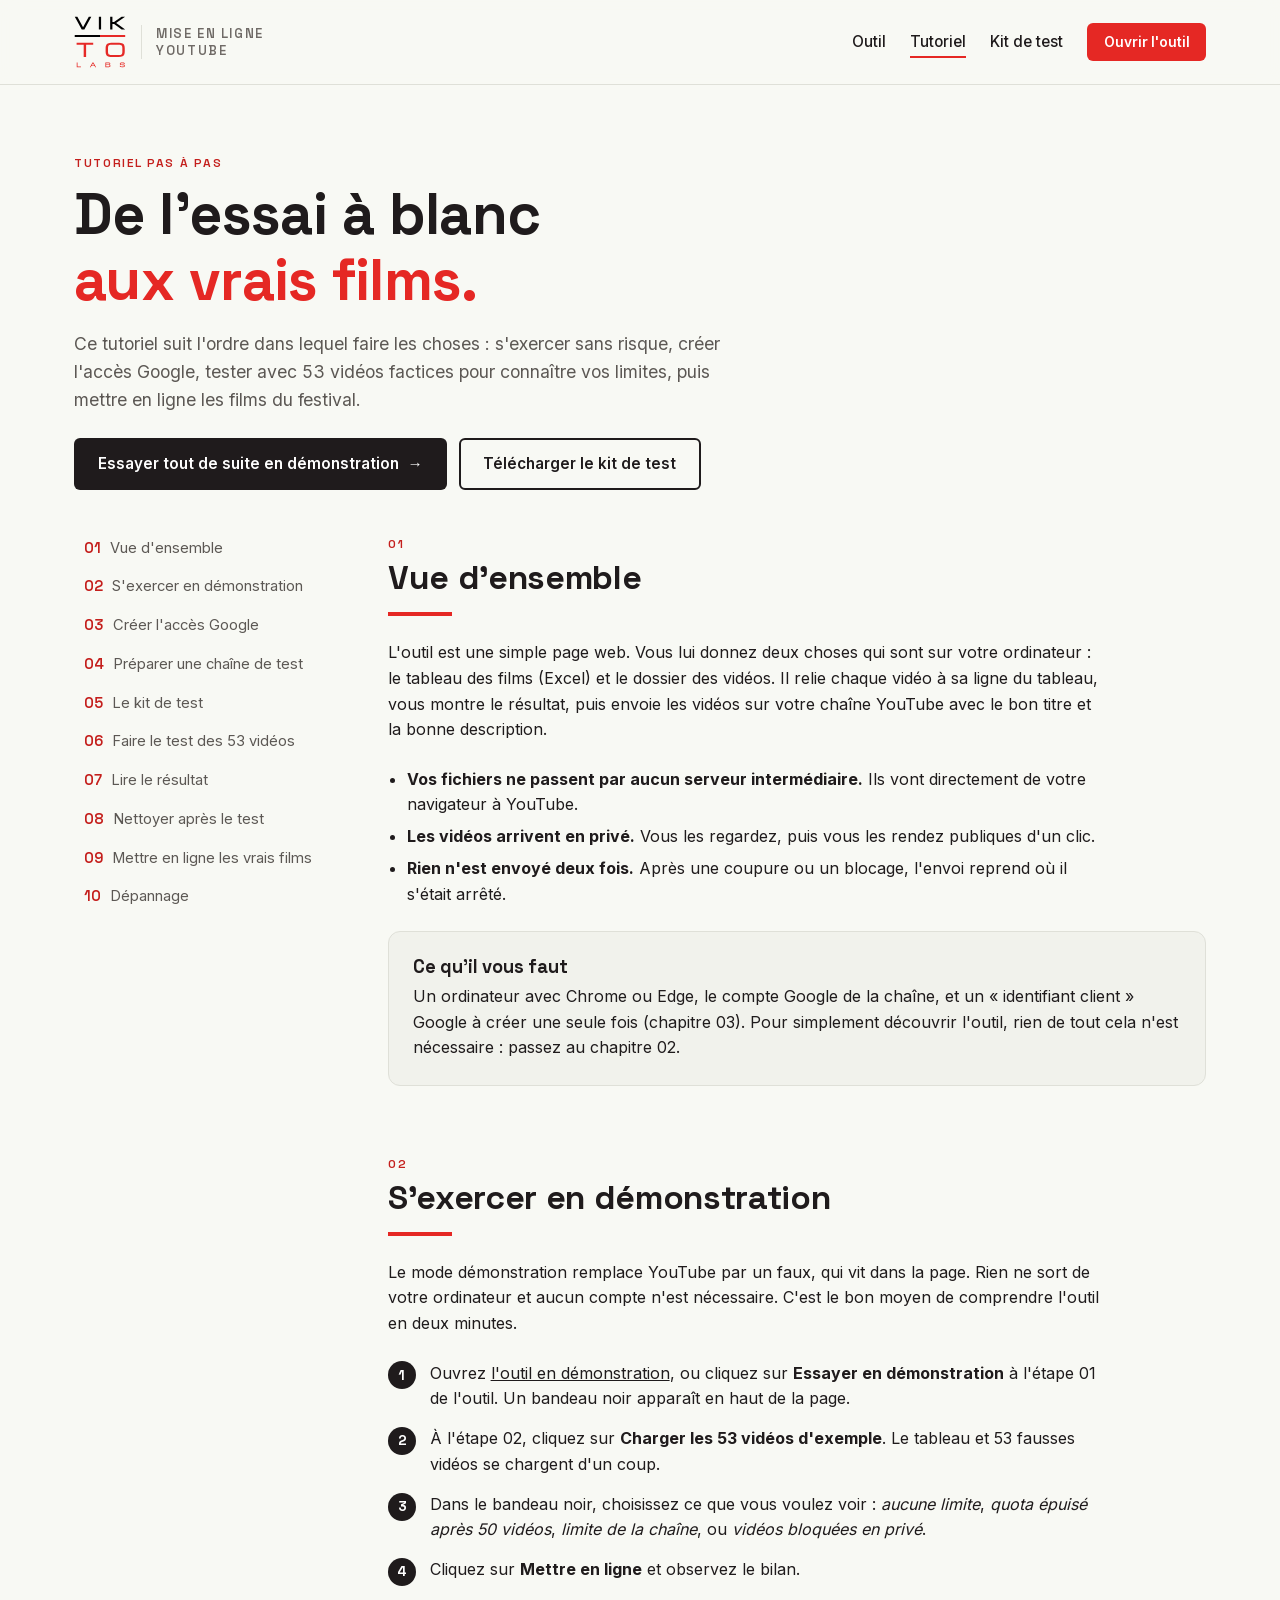
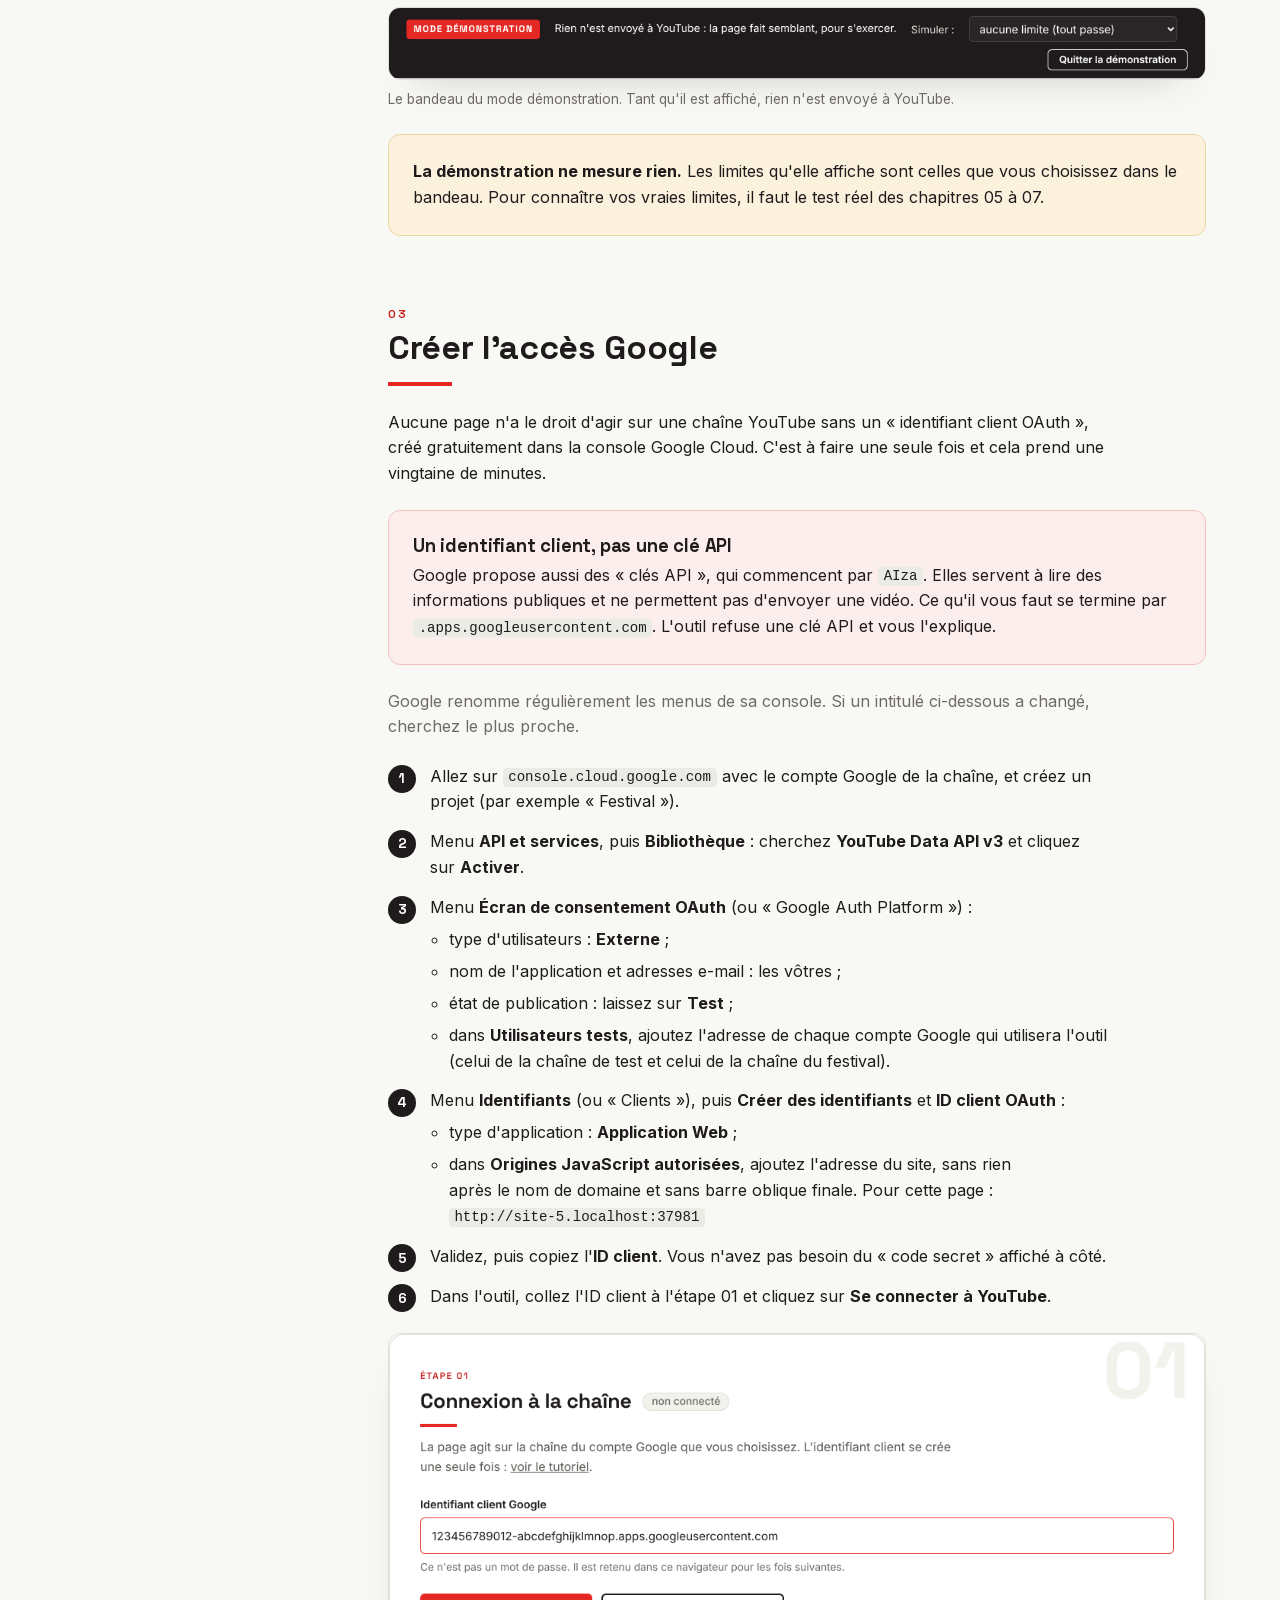
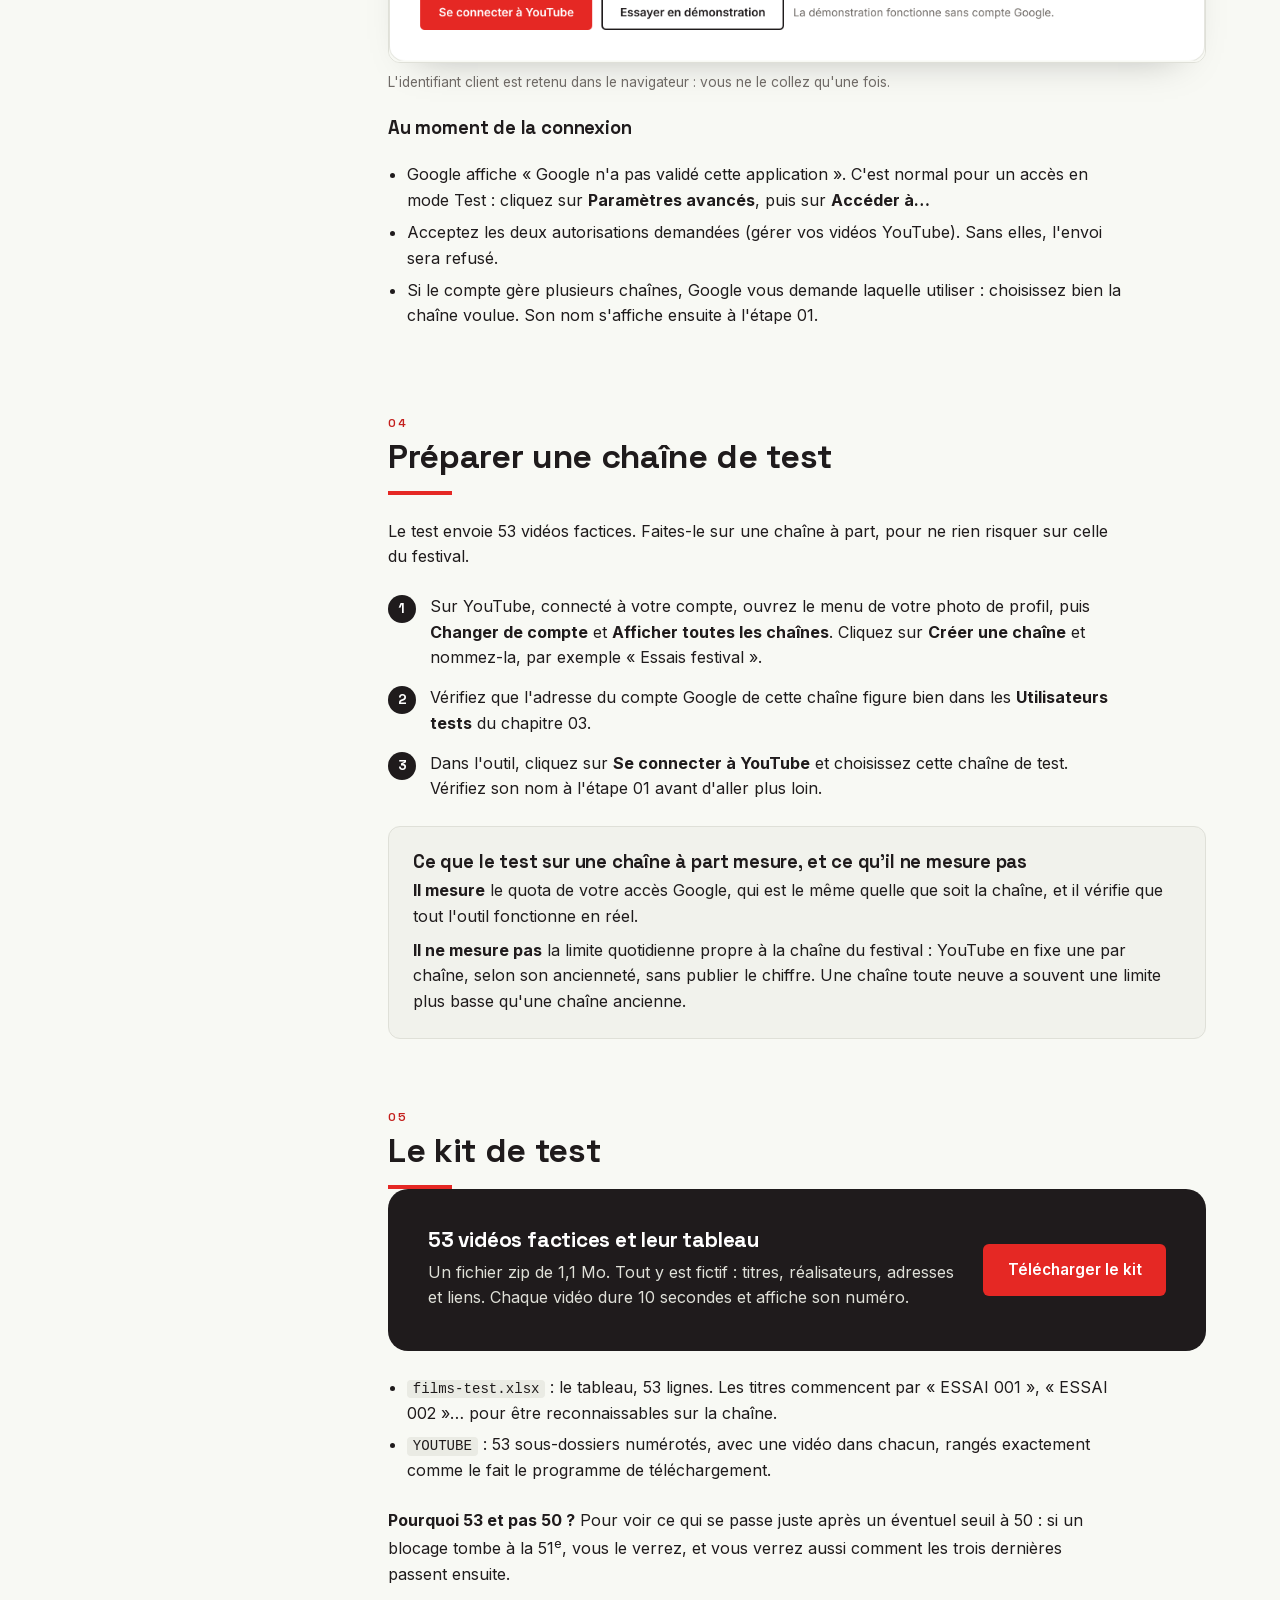
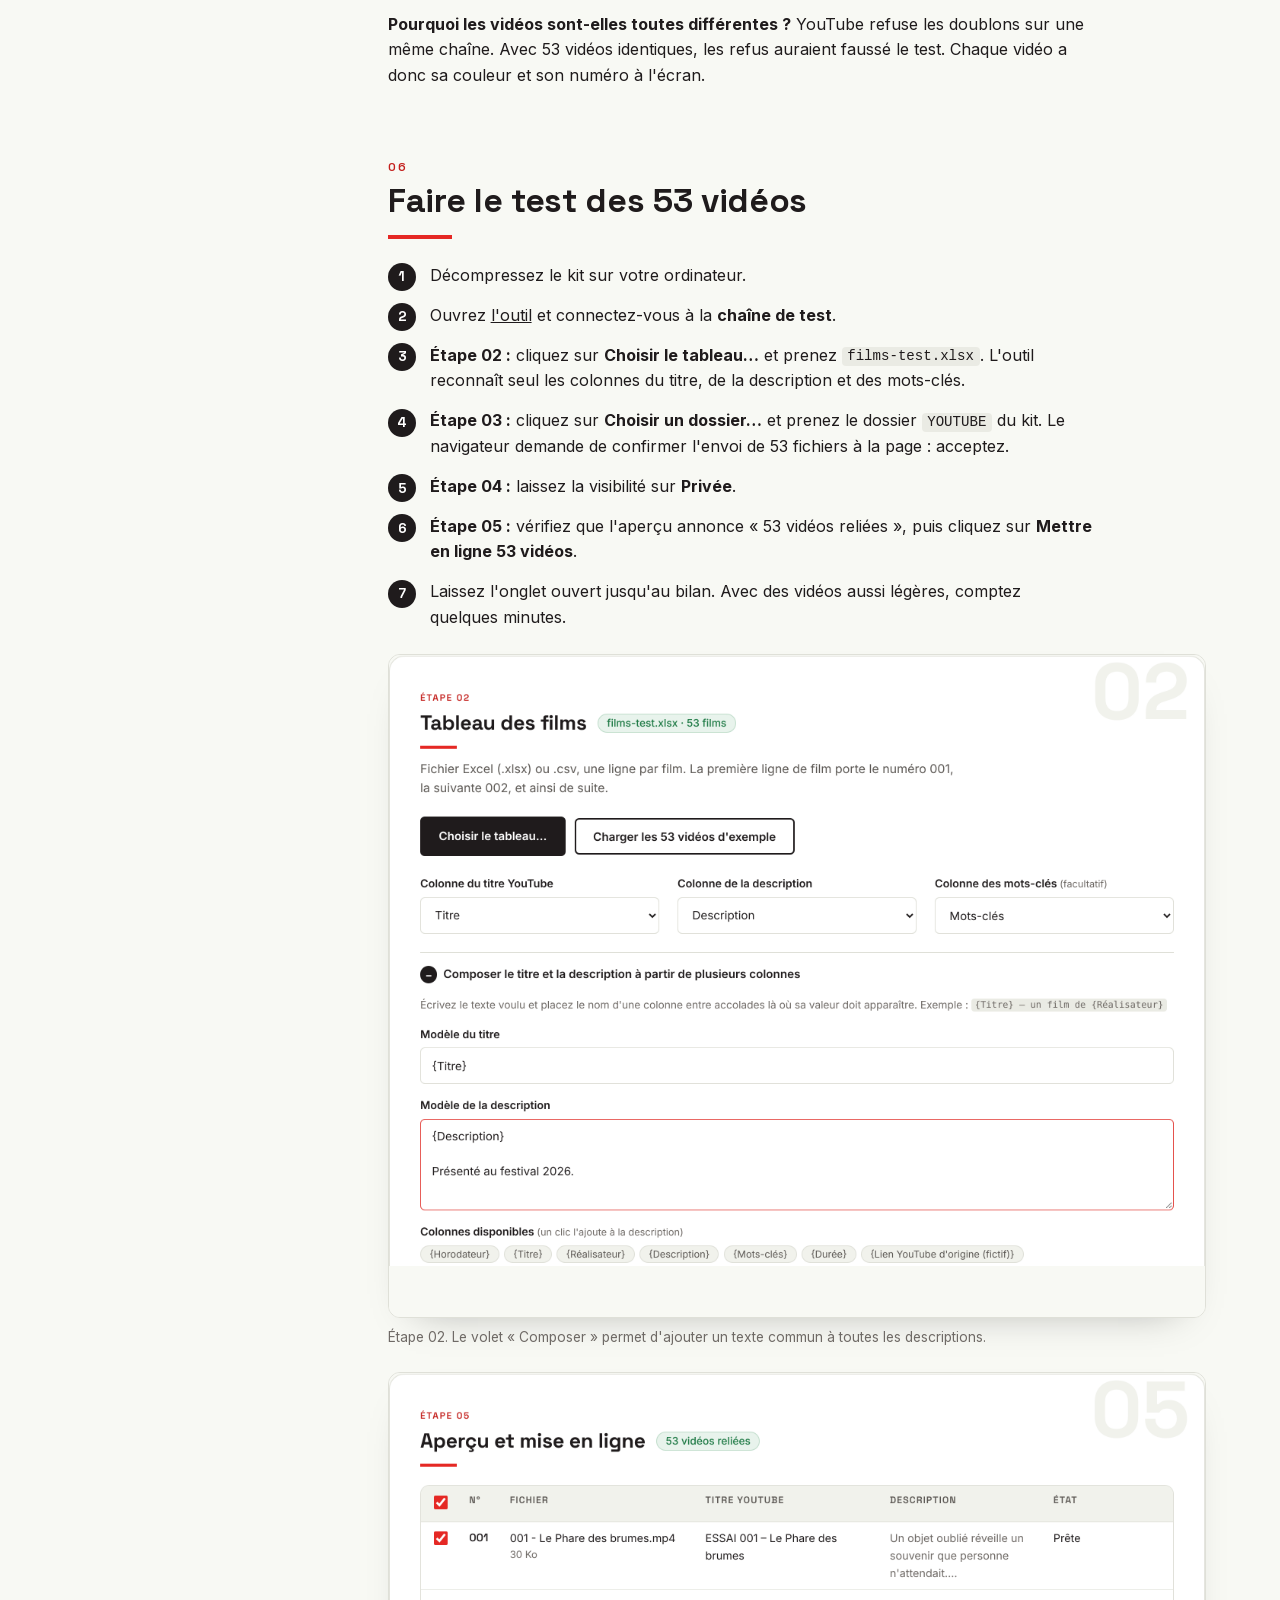
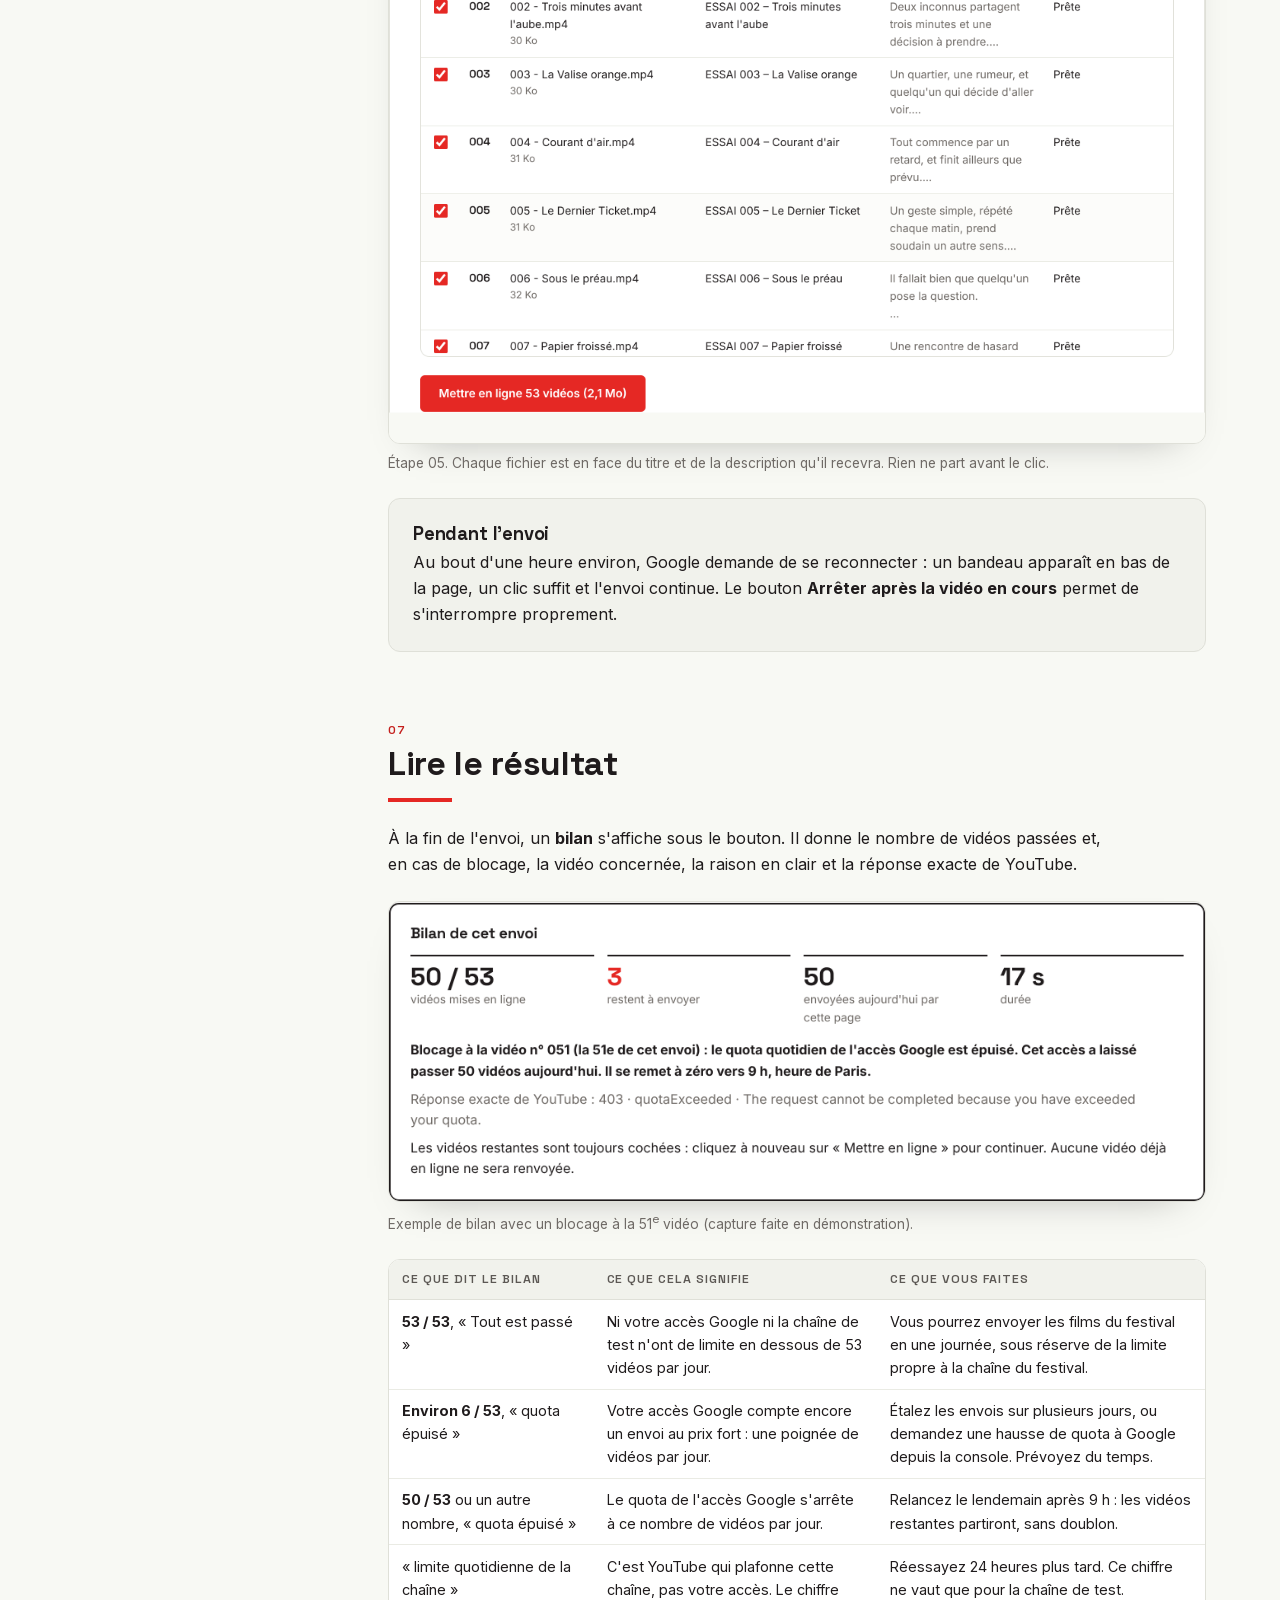
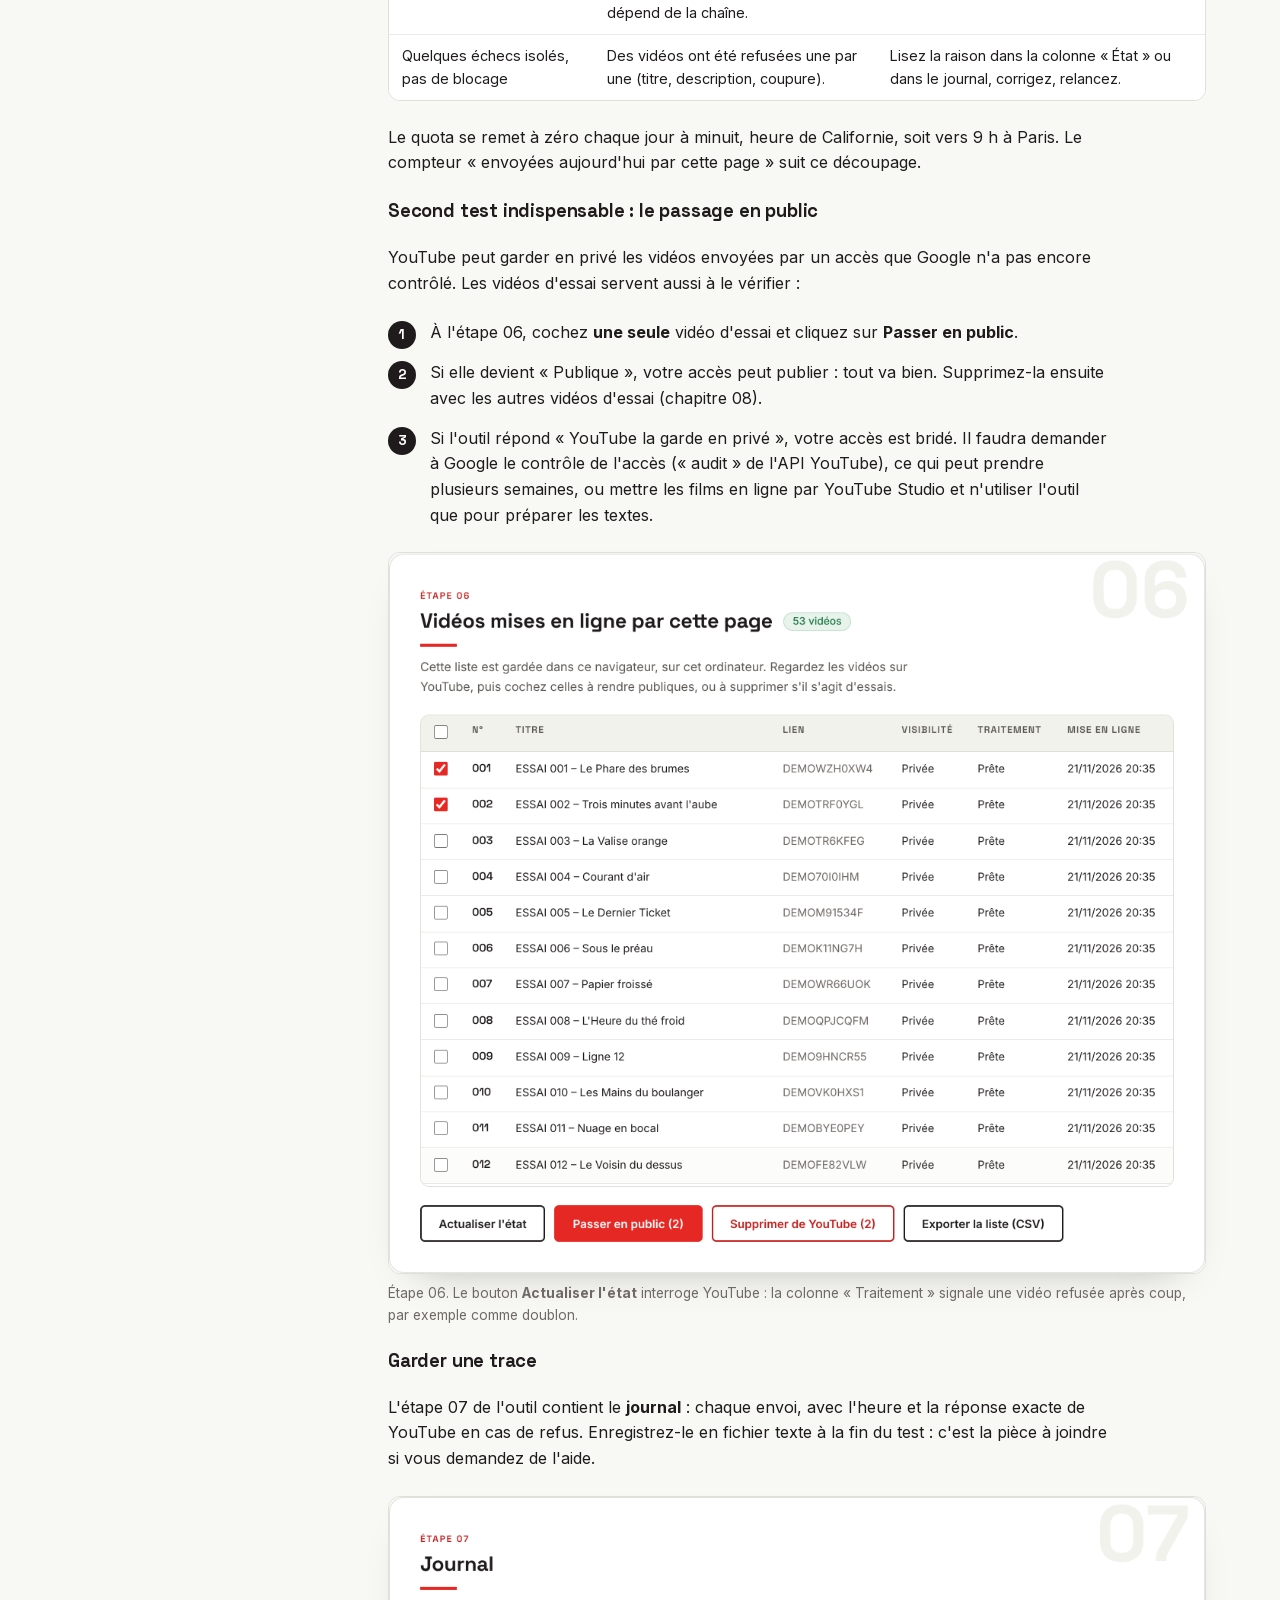
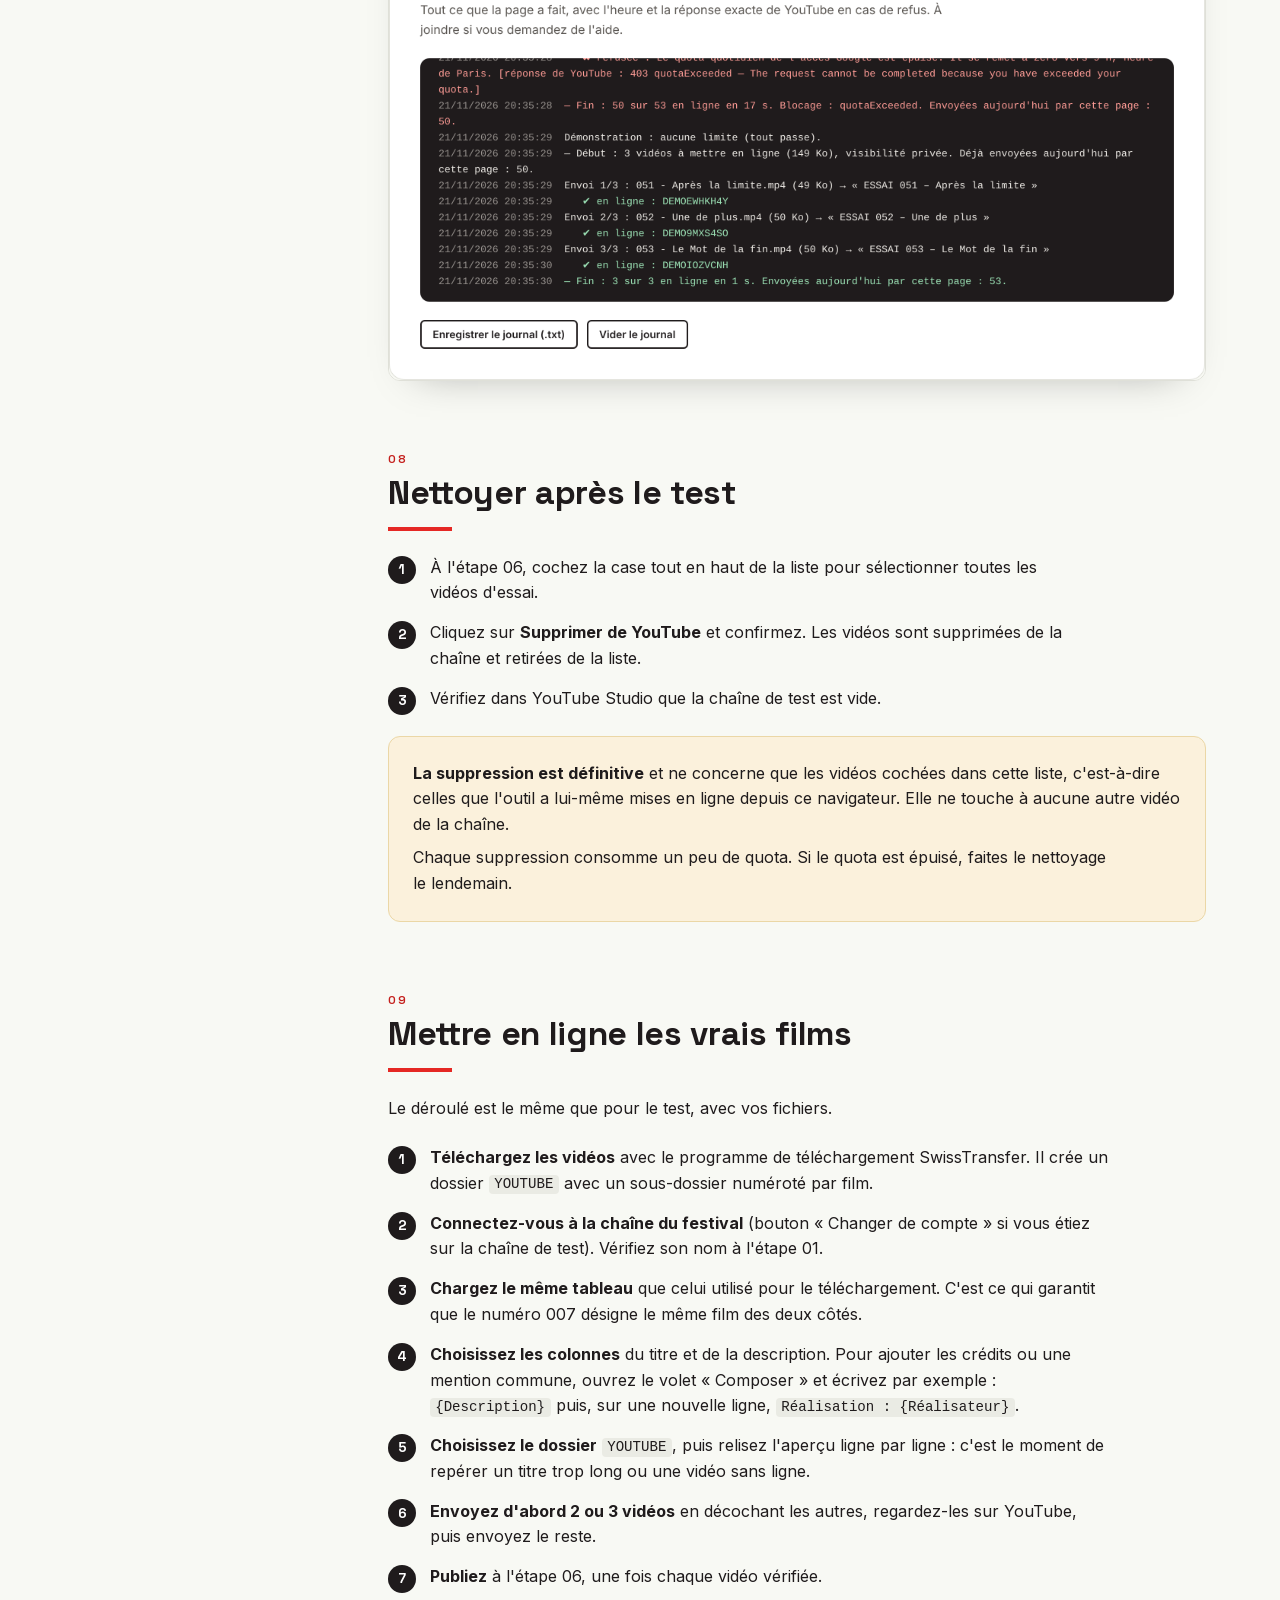
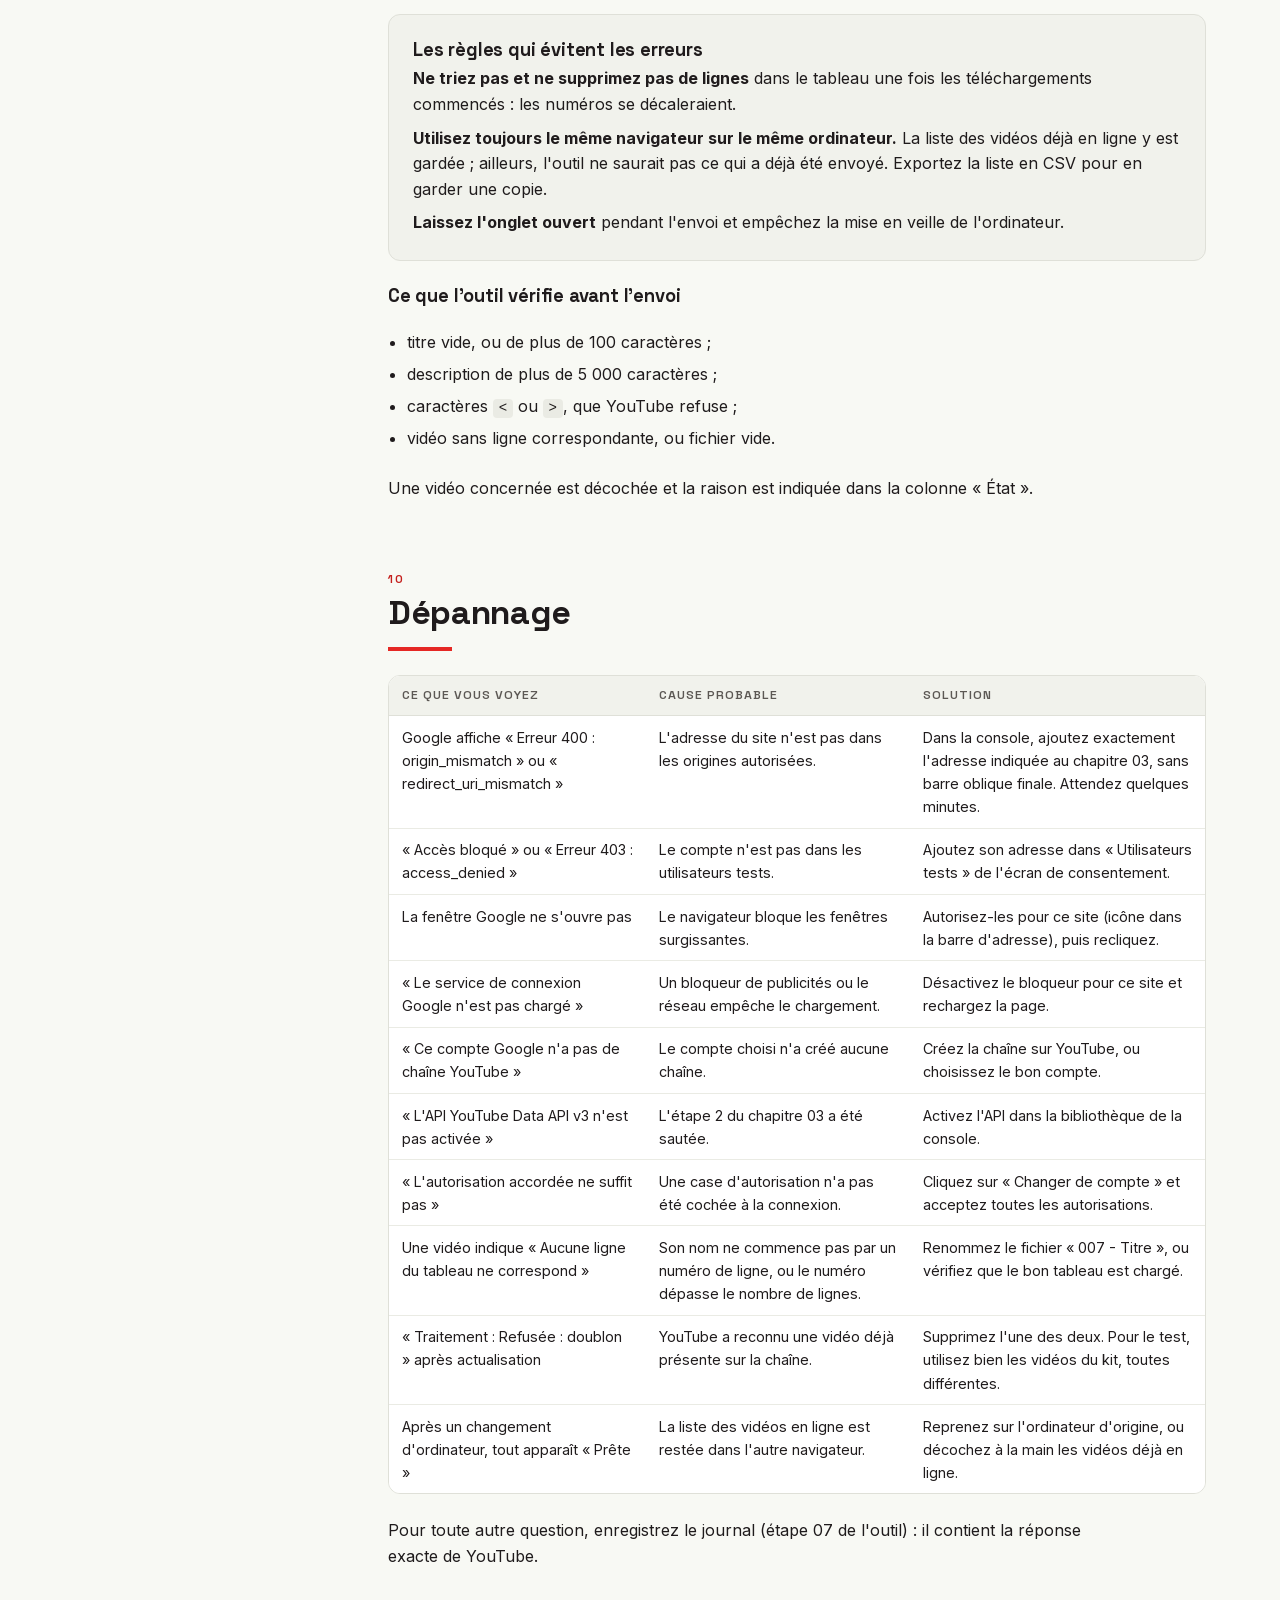
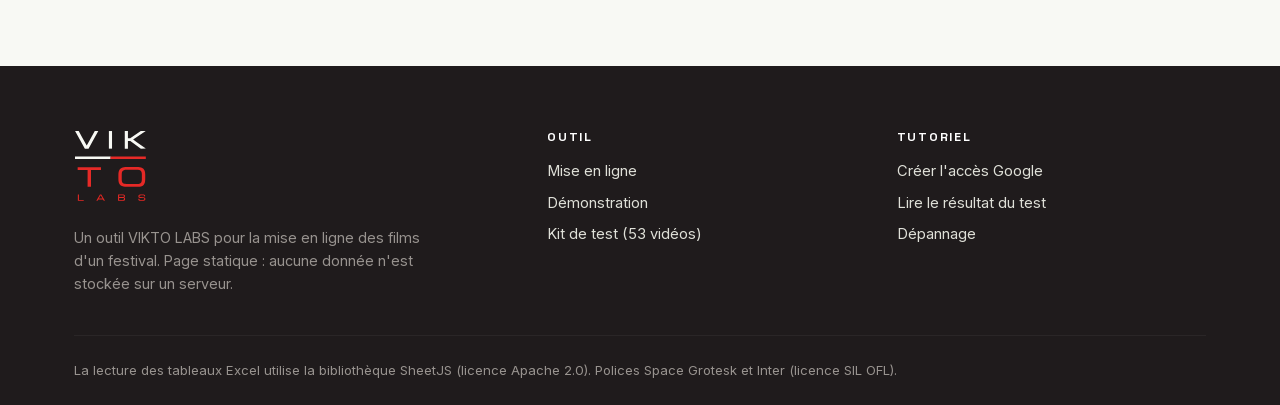
==== tutoriel.html @ 3c60d72d "Refonte aux couleurs VIKTO LABS, tutoriel, kit de test et mode démonstration - Habillage repris du s" ====
<!doctype html>
<html lang="fr">
<head>
<meta charset="utf-8">
<meta name="viewport" content="width=device-width, initial-scale=1">
<title>Tutoriel — Mise en ligne YouTube du festival — VIKTO LABS</title>
<meta name="description" content="Tutoriel pas à pas : créer l'accès Google, tester avec 53 vidéos factices, lire le résultat, puis mettre en ligne les vrais films.">
<meta name="robots" content="noindex">
<link rel="icon" href="favicon.ico" sizes="any">
<link rel="icon" type="image/png" sizes="32x32" href="assets/images/favicon-32.png">
<link rel="apple-touch-icon" href="assets/images/apple-touch-icon.png">
<link rel="stylesheet" href="assets/css/fonts.css">
<link rel="stylesheet" href="assets/css/style.css">
</head>
<body>
<a href="#contenu" class="skip-link">Aller au contenu</a>

<header class="site-header">
  <div class="header-inner">
    <a href="index.html" class="logo-slot" aria-label="Mise en ligne YouTube — accueil">
      <img src="assets/images/vikto-labs.svg" alt="VIKTO LABS" class="logo-img">
      <span class="logo-text">Mise en ligne<br>YouTube</span>
    </a>
    <nav class="main-nav" aria-label="Navigation principale">
      <ul class="nav-links">
        <li><a href="index.html">Outil</a></li>
        <li><a href="tutoriel.html" aria-current="page">Tutoriel</a></li>
        <li><a href="#kit">Kit de test</a></li>
      </ul>
      <a href="index.html" class="btn btn-primary btn-small">Ouvrir l'outil</a>
    </nav>
  </div>
</header>

<main id="contenu">
  <div class="container">
    <section class="hero">
      <span class="eyebrow">Tutoriel pas à pas</span>
      <h1>De l'essai à blanc <span class="accent">aux vrais films.</span></h1>
      <p class="lead">Ce tutoriel suit l'ordre dans lequel faire les choses : s'exercer sans risque, créer l'accès Google, tester avec 53 vidéos factices pour connaître vos limites, puis mettre en ligne les films du festival.</p>
      <div class="actions">
        <a href="index.html?demo=1" class="btn btn-dark btn-arrow">Essayer tout de suite en démonstration</a>
        <a href="#kit" class="btn btn-outline">Télécharger le kit de test</a>
      </div>
    </section>

    <div class="tuto-layout">
      <nav class="toc" aria-label="Sommaire">
        <ol>
          <li><a href="#apercu">Vue d'ensemble</a></li>
          <li><a href="#demonstration">S'exercer en démonstration</a></li>
          <li><a href="#acces">Créer l'accès Google</a></li>
          <li><a href="#chaine">Préparer une chaîne de test</a></li>
          <li><a href="#kit">Le kit de test</a></li>
          <li><a href="#test">Faire le test des 53 vidéos</a></li>
          <li><a href="#resultats">Lire le résultat</a></li>
          <li><a href="#nettoyage">Nettoyer après le test</a></li>
          <li><a href="#films">Mettre en ligne les vrais films</a></li>
          <li><a href="#depannage">Dépannage</a></li>
        </ol>
      </nav>

      <div class="tuto">

        <section class="tuto-section" id="apercu">
          <span class="eyebrow">01</span>
          <h2>Vue d'ensemble</h2>
          <p>L'outil est une simple page web. Vous lui donnez deux choses qui sont sur votre ordinateur : le tableau des films (Excel) et le dossier des vidéos. Il relie chaque vidéo à sa ligne du tableau, vous montre le résultat, puis envoie les vidéos sur votre chaîne YouTube avec le bon titre et la bonne description.</p>
          <ul>
            <li><strong>Vos fichiers ne passent par aucun serveur intermédiaire.</strong> Ils vont directement de votre navigateur à YouTube.</li>
            <li><strong>Les vidéos arrivent en privé.</strong> Vous les regardez, puis vous les rendez publiques d'un clic.</li>
            <li><strong>Rien n'est envoyé deux fois.</strong> Après une coupure ou un blocage, l'envoi reprend où il s'était arrêté.</li>
          </ul>
          <div class="callout">
            <h3>Ce qu'il vous faut</h3>
            <p>Un ordinateur avec Chrome ou Edge, le compte Google de la chaîne, et un « identifiant client » Google à créer une seule fois (chapitre 03). Pour simplement découvrir l'outil, rien de tout cela n'est nécessaire : passez au chapitre 02.</p>
          </div>
        </section>

        <section class="tuto-section" id="demonstration">
          <span class="eyebrow">02</span>
          <h2>S'exercer en démonstration</h2>
          <p>Le mode démonstration remplace YouTube par un faux, qui vit dans la page. Rien ne sort de votre ordinateur et aucun compte n'est nécessaire. C'est le bon moyen de comprendre l'outil en deux minutes.</p>
          <ol class="numbered">
            <li>Ouvrez <a href="index.html?demo=1">l'outil en démonstration</a>, ou cliquez sur <strong>Essayer en démonstration</strong> à l'étape 01 de l'outil. Un bandeau noir apparaît en haut de la page.</li>
            <li>À l'étape 02, cliquez sur <strong>Charger les 53 vidéos d'exemple</strong>. Le tableau et 53 fausses vidéos se chargent d'un coup.</li>
            <li>Dans le bandeau noir, choisissez ce que vous voulez voir : <em>aucune limite</em>, <em>quota épuisé après 50 vidéos</em>, <em>limite de la chaîne</em>, ou <em>vidéos bloquées en privé</em>.</li>
            <li>Cliquez sur <strong>Mettre en ligne</strong> et observez le bilan.</li>
          </ol>
          <figure>
            <img src="assets/tuto/02-demonstration.png" alt="Bandeau noir du mode démonstration, avec le choix de la limite à simuler" loading="lazy" width="2240" height="196">
            <figcaption>Le bandeau du mode démonstration. Tant qu'il est affiché, rien n'est envoyé à YouTube.</figcaption>
          </figure>
          <div class="callout is-warn">
            <p><strong>La démonstration ne mesure rien.</strong> Les limites qu'elle affiche sont celles que vous choisissez dans le bandeau. Pour connaître vos vraies limites, il faut le test réel des chapitres 05 à 07.</p>
          </div>
        </section>

        <section class="tuto-section" id="acces">
          <span class="eyebrow">03</span>
          <h2>Créer l'accès Google</h2>
          <p>Aucune page n'a le droit d'agir sur une chaîne YouTube sans un « identifiant client OAuth », créé gratuitement dans la console Google Cloud. C'est à faire une seule fois et cela prend une vingtaine de minutes.</p>
          <div class="callout is-red">
            <h3>Un identifiant client, pas une clé API</h3>
            <p>Google propose aussi des « clés API », qui commencent par <code>AIza</code>. Elles servent à lire des informations publiques et ne permettent pas d'envoyer une vidéo. Ce qu'il vous faut se termine par <code>.apps.googleusercontent.com</code>. L'outil refuse une clé API et vous l'explique.</p>
          </div>
          <p class="muted">Google renomme régulièrement les menus de sa console. Si un intitulé ci-dessous a changé, cherchez le plus proche.</p>
          <ol class="numbered">
            <li>Allez sur <code>console.cloud.google.com</code> avec le compte Google de la chaîne, et créez un projet (par exemple « Festival »).</li>
            <li>Menu <strong>API et services</strong>, puis <strong>Bibliothèque</strong> : cherchez <strong>YouTube Data API v3</strong> et cliquez sur <strong>Activer</strong>.</li>
            <li>Menu <strong>Écran de consentement OAuth</strong> (ou « Google Auth Platform ») :
              <ul>
                <li>type d'utilisateurs : <strong>Externe</strong> ;</li>
                <li>nom de l'application et adresses e-mail : les vôtres ;</li>
                <li>état de publication : laissez sur <strong>Test</strong> ;</li>
                <li>dans <strong>Utilisateurs tests</strong>, ajoutez l'adresse de chaque compte Google qui utilisera l'outil (celui de la chaîne de test et celui de la chaîne du festival).</li>
              </ul>
            </li>
            <li>Menu <strong>Identifiants</strong> (ou « Clients »), puis <strong>Créer des identifiants</strong> et <strong>ID client OAuth</strong> :
              <ul>
                <li>type d'application : <strong>Application Web</strong> ;</li>
                <li>dans <strong>Origines JavaScript autorisées</strong>, ajoutez l'adresse du site, sans rien après le nom de domaine et sans barre oblique finale. Pour cette page : <code id="origine">https://viktor-guignard.github.io</code></li>
              </ul>
            </li>
            <li>Validez, puis copiez l'<strong>ID client</strong>. Vous n'avez pas besoin du « code secret » affiché à côté.</li>
            <li>Dans l'outil, collez l'ID client à l'étape 01 et cliquez sur <strong>Se connecter à YouTube</strong>.</li>
          </ol>
          <figure>
            <img src="assets/tuto/01-connexion.png" alt="Étape 01 de l'outil : le champ de l'identifiant client et le bouton de connexion" loading="lazy" width="2144" height="862">
            <figcaption>L'identifiant client est retenu dans le navigateur : vous ne le collez qu'une fois.</figcaption>
          </figure>
          <h3>Au moment de la connexion</h3>
          <ul>
            <li>Google affiche « Google n'a pas validé cette application ». C'est normal pour un accès en mode Test : cliquez sur <strong>Paramètres avancés</strong>, puis sur <strong>Accéder à…</strong></li>
            <li>Acceptez les deux autorisations demandées (gérer vos vidéos YouTube). Sans elles, l'envoi sera refusé.</li>
            <li>Si le compte gère plusieurs chaînes, Google vous demande laquelle utiliser : choisissez bien la chaîne voulue. Son nom s'affiche ensuite à l'étape 01.</li>
          </ul>
        </section>

        <section class="tuto-section" id="chaine">
          <span class="eyebrow">04</span>
          <h2>Préparer une chaîne de test</h2>
          <p>Le test envoie 53 vidéos factices. Faites-le sur une chaîne à part, pour ne rien risquer sur celle du festival.</p>
          <ol class="numbered">
            <li>Sur YouTube, connecté à votre compte, ouvrez le menu de votre photo de profil, puis <strong>Changer de compte</strong> et <strong>Afficher toutes les chaînes</strong>. Cliquez sur <strong>Créer une chaîne</strong> et nommez-la, par exemple « Essais festival ».</li>
            <li>Vérifiez que l'adresse du compte Google de cette chaîne figure bien dans les <strong>Utilisateurs tests</strong> du chapitre 03.</li>
            <li>Dans l'outil, cliquez sur <strong>Se connecter à YouTube</strong> et choisissez cette chaîne de test. Vérifiez son nom à l'étape 01 avant d'aller plus loin.</li>
          </ol>
          <div class="callout">
            <h3>Ce que le test sur une chaîne à part mesure, et ce qu'il ne mesure pas</h3>
            <p><strong>Il mesure</strong> le quota de votre accès Google, qui est le même quelle que soit la chaîne, et il vérifie que tout l'outil fonctionne en réel.</p>
            <p><strong>Il ne mesure pas</strong> la limite quotidienne propre à la chaîne du festival : YouTube en fixe une par chaîne, selon son ancienneté, sans publier le chiffre. Une chaîne toute neuve a souvent une limite plus basse qu'une chaîne ancienne.</p>
          </div>
        </section>

        <section class="tuto-section" id="kit">
          <span class="eyebrow">05</span>
          <h2>Le kit de test</h2>
          <div class="kit-card">
            <div>
              <h3>53 vidéos factices et leur tableau</h3>
              <p>Un fichier zip de 1,1 Mo. Tout y est fictif : titres, réalisateurs, adresses et liens. Chaque vidéo dure 10 secondes et affiche son numéro.</p>
            </div>
            <a href="kit-test/kit-test-53-videos.zip" class="btn btn-primary" download>Télécharger le kit</a>
          </div>
          <ul>
            <li><code>films-test.xlsx</code> : le tableau, 53 lignes. Les titres commencent par « ESSAI 001 », « ESSAI 002 »… pour être reconnaissables sur la chaîne.</li>
            <li><code>YOUTUBE</code> : 53 sous-dossiers numérotés, avec une vidéo dans chacun, rangés exactement comme le fait le programme de téléchargement.</li>
          </ul>
          <p><strong>Pourquoi 53 et pas 50 ?</strong> Pour voir ce qui se passe juste après un éventuel seuil à 50 : si un blocage tombe à la 51<sup>e</sup>, vous le verrez, et vous verrez aussi comment les trois dernières passent ensuite.</p>
          <p><strong>Pourquoi les vidéos sont-elles toutes différentes ?</strong> YouTube refuse les doublons sur une même chaîne. Avec 53 vidéos identiques, les refus auraient faussé le test. Chaque vidéo a donc sa couleur et son numéro à l'écran.</p>
        </section>

        <section class="tuto-section" id="test">
          <span class="eyebrow">06</span>
          <h2>Faire le test des 53 vidéos</h2>
          <ol class="numbered">
            <li>Décompressez le kit sur votre ordinateur.</li>
            <li>Ouvrez <a href="index.html">l'outil</a> et connectez-vous à la <strong>chaîne de test</strong>.</li>
            <li><strong>Étape 02 :</strong> cliquez sur <strong>Choisir le tableau…</strong> et prenez <code>films-test.xlsx</code>. L'outil reconnaît seul les colonnes du titre, de la description et des mots-clés.</li>
            <li><strong>Étape 03 :</strong> cliquez sur <strong>Choisir un dossier…</strong> et prenez le dossier <code>YOUTUBE</code> du kit. Le navigateur demande de confirmer l'envoi de 53 fichiers à la page : acceptez.</li>
            <li><strong>Étape 04 :</strong> laissez la visibilité sur <strong>Privée</strong>.</li>
            <li><strong>Étape 05 :</strong> vérifiez que l'aperçu annonce « 53 vidéos reliées », puis cliquez sur <strong>Mettre en ligne 53 vidéos</strong>.</li>
            <li>Laissez l'onglet ouvert jusqu'au bilan. Avec des vidéos aussi légères, comptez quelques minutes.</li>
          </ol>
          <figure>
            <img src="assets/tuto/03-tableau.png" alt="Étape 02 : le tableau chargé, les trois colonnes reconnues et le modèle de description" loading="lazy" width="2144" height="1738">
            <figcaption>Étape 02. Le volet « Composer » permet d'ajouter un texte commun à toutes les descriptions.</figcaption>
          </figure>
          <figure>
            <img src="assets/tuto/06-apercu.png" alt="Étape 05 : l'aperçu des 53 vidéos avec leur titre et leur description" loading="lazy" width="2144" height="1760">
            <figcaption>Étape 05. Chaque fichier est en face du titre et de la description qu'il recevra. Rien ne part avant le clic.</figcaption>
          </figure>
          <div class="callout">
            <h3>Pendant l'envoi</h3>
            <p>Au bout d'une heure environ, Google demande de se reconnecter : un bandeau apparaît en bas de la page, un clic suffit et l'envoi continue. Le bouton <strong>Arrêter après la vidéo en cours</strong> permet de s'interrompre proprement.</p>
          </div>
        </section>

        <section class="tuto-section" id="resultats">
          <span class="eyebrow">07</span>
          <h2>Lire le résultat</h2>
          <p>À la fin de l'envoi, un <strong>bilan</strong> s'affiche sous le bouton. Il donne le nombre de vidéos passées et, en cas de blocage, la vidéo concernée, la raison en clair et la réponse exacte de YouTube.</p>
          <figure>
            <img src="assets/tuto/07-bilan-blocage.png" alt="Bilan : 50 vidéos sur 53 mises en ligne, blocage à la vidéo 051, quota épuisé" loading="lazy" width="1980" height="726">
            <figcaption>Exemple de bilan avec un blocage à la 51<sup>e</sup> vidéo (capture faite en démonstration).</figcaption>
          </figure>
          <div class="table-wrap">
            <table>
              <thead><tr><th>Ce que dit le bilan</th><th>Ce que cela signifie</th><th>Ce que vous faites</th></tr></thead>
              <tbody>
                <tr><td><strong>53 / 53</strong>, « Tout est passé »</td><td>Ni votre accès Google ni la chaîne de test n'ont de limite en dessous de 53 vidéos par jour.</td><td>Vous pourrez envoyer les films du festival en une journée, sous réserve de la limite propre à la chaîne du festival.</td></tr>
                <tr><td><strong>Environ 6 / 53</strong>, « quota épuisé »</td><td>Votre accès Google compte encore un envoi au prix fort : une poignée de vidéos par jour.</td><td>Étalez les envois sur plusieurs jours, ou demandez une hausse de quota à Google depuis la console. Prévoyez du temps.</td></tr>
                <tr><td><strong>50 / 53</strong> ou un autre nombre, « quota épuisé »</td><td>Le quota de l'accès Google s'arrête à ce nombre de vidéos par jour.</td><td>Relancez le lendemain après 9 h : les vidéos restantes partiront, sans doublon.</td></tr>
                <tr><td>« limite quotidienne de la chaîne »</td><td>C'est YouTube qui plafonne cette chaîne, pas votre accès. Le chiffre dépend de la chaîne.</td><td>Réessayez 24 heures plus tard. Ce chiffre ne vaut que pour la chaîne de test.</td></tr>
                <tr><td>Quelques échecs isolés, pas de blocage</td><td>Des vidéos ont été refusées une par une (titre, description, coupure).</td><td>Lisez la raison dans la colonne « État » ou dans le journal, corrigez, relancez.</td></tr>
              </tbody>
            </table>
          </div>
          <p>Le quota se remet à zéro chaque jour à minuit, heure de Californie, soit vers 9 h à Paris. Le compteur « envoyées aujourd'hui par cette page » suit ce découpage.</p>

          <h3>Second test indispensable : le passage en public</h3>
          <p>YouTube peut garder en privé les vidéos envoyées par un accès que Google n'a pas encore contrôlé. Les vidéos d'essai servent aussi à le vérifier :</p>
          <ol class="numbered">
            <li>À l'étape 06, cochez <strong>une seule</strong> vidéo d'essai et cliquez sur <strong>Passer en public</strong>.</li>
            <li>Si elle devient « Publique », votre accès peut publier : tout va bien. Supprimez-la ensuite avec les autres vidéos d'essai (chapitre 08).</li>
            <li>Si l'outil répond « YouTube la garde en privé », votre accès est bridé. Il faudra demander à Google le contrôle de l'accès (« audit » de l'API YouTube), ce qui peut prendre plusieurs semaines, ou mettre les films en ligne par YouTube Studio et n'utiliser l'outil que pour préparer les textes.</li>
          </ol>
          <figure>
            <img src="assets/tuto/09-publication.png" alt="Étape 06 : la liste des vidéos mises en ligne, avec les boutons Passer en public et Supprimer de YouTube" loading="lazy" width="2144" height="1890">
            <figcaption>Étape 06. Le bouton <strong>Actualiser l'état</strong> interroge YouTube : la colonne « Traitement » signale une vidéo refusée après coup, par exemple comme doublon.</figcaption>
          </figure>

          <h3>Garder une trace</h3>
          <p>L'étape 07 de l'outil contient le <strong>journal</strong> : chaque envoi, avec l'heure et la réponse exacte de YouTube en cas de refus. Enregistrez-le en fichier texte à la fin du test : c'est la pièce à joindre si vous demandez de l'aide.</p>
          <figure>
            <img src="assets/tuto/10-journal.png" alt="Étape 07 : le journal, avec les envois réussis et le refus de la 51e vidéo" loading="lazy" width="2144" height="1270">
          </figure>
        </section>

        <section class="tuto-section" id="nettoyage">
          <span class="eyebrow">08</span>
          <h2>Nettoyer après le test</h2>
          <ol class="numbered">
            <li>À l'étape 06, cochez la case tout en haut de la liste pour sélectionner toutes les vidéos d'essai.</li>
            <li>Cliquez sur <strong>Supprimer de YouTube</strong> et confirmez. Les vidéos sont supprimées de la chaîne et retirées de la liste.</li>
            <li>Vérifiez dans YouTube Studio que la chaîne de test est vide.</li>
          </ol>
          <div class="callout is-warn">
            <p><strong>La suppression est définitive</strong> et ne concerne que les vidéos cochées dans cette liste, c'est-à-dire celles que l'outil a lui-même mises en ligne depuis ce navigateur. Elle ne touche à aucune autre vidéo de la chaîne.</p>
            <p>Chaque suppression consomme un peu de quota. Si le quota est épuisé, faites le nettoyage le lendemain.</p>
          </div>
        </section>

        <section class="tuto-section" id="films">
          <span class="eyebrow">09</span>
          <h2>Mettre en ligne les vrais films</h2>
          <p>Le déroulé est le même que pour le test, avec vos fichiers.</p>
          <ol class="numbered">
            <li><strong>Téléchargez les vidéos</strong> avec le programme de téléchargement SwissTransfer. Il crée un dossier <code>YOUTUBE</code> avec un sous-dossier numéroté par film.</li>
            <li><strong>Connectez-vous à la chaîne du festival</strong> (bouton « Changer de compte » si vous étiez sur la chaîne de test). Vérifiez son nom à l'étape 01.</li>
            <li><strong>Chargez le même tableau</strong> que celui utilisé pour le téléchargement. C'est ce qui garantit que le numéro 007 désigne le même film des deux côtés.</li>
            <li><strong>Choisissez les colonnes</strong> du titre et de la description. Pour ajouter les crédits ou une mention commune, ouvrez le volet « Composer » et écrivez par exemple :<br><code>{Description}</code> puis, sur une nouvelle ligne, <code>Réalisation : {Réalisateur}</code>.</li>
            <li><strong>Choisissez le dossier</strong> <code>YOUTUBE</code>, puis relisez l'aperçu ligne par ligne : c'est le moment de repérer un titre trop long ou une vidéo sans ligne.</li>
            <li><strong>Envoyez d'abord 2 ou 3 vidéos</strong> en décochant les autres, regardez-les sur YouTube, puis envoyez le reste.</li>
            <li><strong>Publiez</strong> à l'étape 06, une fois chaque vidéo vérifiée.</li>
          </ol>
          <div class="callout">
            <h3>Les règles qui évitent les erreurs</h3>
            <p><strong>Ne triez pas et ne supprimez pas de lignes</strong> dans le tableau une fois les téléchargements commencés : les numéros se décaleraient.</p>
            <p><strong>Utilisez toujours le même navigateur sur le même ordinateur.</strong> La liste des vidéos déjà en ligne y est gardée ; ailleurs, l'outil ne saurait pas ce qui a déjà été envoyé. Exportez la liste en CSV pour en garder une copie.</p>
            <p><strong>Laissez l'onglet ouvert</strong> pendant l'envoi et empêchez la mise en veille de l'ordinateur.</p>
          </div>
          <h3>Ce que l'outil vérifie avant l'envoi</h3>
          <ul>
            <li>titre vide, ou de plus de 100 caractères ;</li>
            <li>description de plus de 5 000 caractères ;</li>
            <li>caractères <code>&lt;</code> ou <code>&gt;</code>, que YouTube refuse ;</li>
            <li>vidéo sans ligne correspondante, ou fichier vide.</li>
          </ul>
          <p>Une vidéo concernée est décochée et la raison est indiquée dans la colonne « État ».</p>
        </section>

        <section class="tuto-section" id="depannage">
          <span class="eyebrow">10</span>
          <h2>Dépannage</h2>
          <div class="table-wrap">
            <table>
              <thead><tr><th>Ce que vous voyez</th><th>Cause probable</th><th>Solution</th></tr></thead>
              <tbody>
                <tr><td>Google affiche « Erreur 400 : origin_mismatch » ou « redirect_uri_mismatch »</td><td>L'adresse du site n'est pas dans les origines autorisées.</td><td>Dans la console, ajoutez exactement l'adresse indiquée au chapitre 03, sans barre oblique finale. Attendez quelques minutes.</td></tr>
                <tr><td>« Accès bloqué » ou « Erreur 403 : access_denied »</td><td>Le compte n'est pas dans les utilisateurs tests.</td><td>Ajoutez son adresse dans « Utilisateurs tests » de l'écran de consentement.</td></tr>
                <tr><td>La fenêtre Google ne s'ouvre pas</td><td>Le navigateur bloque les fenêtres surgissantes.</td><td>Autorisez-les pour ce site (icône dans la barre d'adresse), puis recliquez.</td></tr>
                <tr><td>« Le service de connexion Google n'est pas chargé »</td><td>Un bloqueur de publicités ou le réseau empêche le chargement.</td><td>Désactivez le bloqueur pour ce site et rechargez la page.</td></tr>
                <tr><td>« Ce compte Google n'a pas de chaîne YouTube »</td><td>Le compte choisi n'a créé aucune chaîne.</td><td>Créez la chaîne sur YouTube, ou choisissez le bon compte.</td></tr>
                <tr><td>« L'API YouTube Data API v3 n'est pas activée »</td><td>L'étape 2 du chapitre 03 a été sautée.</td><td>Activez l'API dans la bibliothèque de la console.</td></tr>
                <tr><td>« L'autorisation accordée ne suffit pas »</td><td>Une case d'autorisation n'a pas été cochée à la connexion.</td><td>Cliquez sur « Changer de compte » et acceptez toutes les autorisations.</td></tr>
                <tr><td>Une vidéo indique « Aucune ligne du tableau ne correspond »</td><td>Son nom ne commence pas par un numéro de ligne, ou le numéro dépasse le nombre de lignes.</td><td>Renommez le fichier « 007 - Titre », ou vérifiez que le bon tableau est chargé.</td></tr>
                <tr><td>« Traitement : Refusée : doublon » après actualisation</td><td>YouTube a reconnu une vidéo déjà présente sur la chaîne.</td><td>Supprimez l'une des deux. Pour le test, utilisez bien les vidéos du kit, toutes différentes.</td></tr>
                <tr><td>Après un changement d'ordinateur, tout apparaît « Prête »</td><td>La liste des vidéos en ligne est restée dans l'autre navigateur.</td><td>Reprenez sur l'ordinateur d'origine, ou décochez à la main les vidéos déjà en ligne.</td></tr>
              </tbody>
            </table>
          </div>
          <p>Pour toute autre question, enregistrez le journal (étape 07 de l'outil) : il contient la réponse exacte de YouTube.</p>
        </section>

      </div>
    </div>
  </div>
</main>

<footer class="site-footer">
  <div class="container">
    <div class="footer-grid">
      <div>
        <img src="assets/images/vikto-labs-dark.svg" alt="VIKTO LABS" class="logo-img">
        <p>Un outil VIKTO LABS pour la mise en ligne des films d'un festival. Page statique : aucune donnée n'est stockée sur un serveur.</p>
      </div>
      <nav aria-label="Outil">
        <h2 class="footer-title">Outil</h2>
        <ul>
          <li><a href="index.html">Mise en ligne</a></li>
          <li><a href="index.html?demo=1">Démonstration</a></li>
          <li><a href="kit-test/kit-test-53-videos.zip" download>Kit de test (53 vidéos)</a></li>
        </ul>
      </nav>
      <nav aria-label="Tutoriel">
        <h2 class="footer-title">Tutoriel</h2>
        <ul>
          <li><a href="#acces">Créer l'accès Google</a></li>
          <li><a href="#resultats">Lire le résultat du test</a></li>
          <li><a href="#depannage">Dépannage</a></li>
        </ul>
      </nav>
    </div>
    <div class="footer-bottom">La lecture des tableaux Excel utilise la bibliothèque SheetJS (licence Apache 2.0). Polices Space Grotesk et Inter (licence SIL OFL).</div>
  </div>
</footer>

<script>
  // Affiche l'adresse réelle du site comme origine à autoriser.
  (function () {
    var o = location.origin;
    if (/^https?:\/\//.test(o)) document.getElementById('origine').textContent = o;
  })();
</script>
</body>
</html>
---- assets/css/fonts.css ----
/* Polices hébergées sur le site (licence SIL OFL) : Space Grotesk pour les titres, Inter pour le texte.
   Aucune requête vers un service de polices externe. */
@font-face {
  font-family: 'Inter';
  font-style: normal;
  font-weight: 400;
  font-display: swap;
  src: url(../fonts/Inter-latin-ext-2.woff2) format('woff2');
  unicode-range: U+0100-02BA, U+02BD-02C5, U+02C7-02CC, U+02CE-02D7, U+02DD-02FF, U+0304, U+0308, U+0329, U+1D00-1DBF, U+1E00-1E9F, U+1EF2-1EFF, U+2020, U+20A0-20AB, U+20AD-20C0, U+2113, U+2C60-2C7F, U+A720-A7FF;
}
@font-face {
  font-family: 'Inter';
  font-style: normal;
  font-weight: 400;
  font-display: swap;
  src: url(../fonts/Inter-latin-3.woff2) format('woff2');
  unicode-range: U+0000-00FF, U+0131, U+0152-0153, U+02BB-02BC, U+02C6, U+02DA, U+02DC, U+0304, U+0308, U+0329, U+2000-206F, U+20AC, U+2122, U+2191, U+2193, U+2212, U+2215, U+FEFF, U+FFFD;
}
@font-face {
  font-family: 'Inter';
  font-style: normal;
  font-weight: 500;
  font-display: swap;
  src: url(../fonts/Inter-latin-ext-2.woff2) format('woff2');
  unicode-range: U+0100-02BA, U+02BD-02C5, U+02C7-02CC, U+02CE-02D7, U+02DD-02FF, U+0304, U+0308, U+0329, U+1D00-1DBF, U+1E00-1E9F, U+1EF2-1EFF, U+2020, U+20A0-20AB, U+20AD-20C0, U+2113, U+2C60-2C7F, U+A720-A7FF;
}
@font-face {
  font-family: 'Inter';
  font-style: normal;
  font-weight: 500;
  font-display: swap;
  src: url(../fonts/Inter-latin-3.woff2) format('woff2');
  unicode-range: U+0000-00FF, U+0131, U+0152-0153, U+02BB-02BC, U+02C6, U+02DA, U+02DC, U+0304, U+0308, U+0329, U+2000-206F, U+20AC, U+2122, U+2191, U+2193, U+2212, U+2215, U+FEFF, U+FFFD;
}
@font-face {
  font-family: 'Inter';
  font-style: normal;
  font-weight: 600;
  font-display: swap;
  src: url(../fonts/Inter-latin-ext-2.woff2) format('woff2');
  unicode-range: U+0100-02BA, U+02BD-02C5, U+02C7-02CC, U+02CE-02D7, U+02DD-02FF, U+0304, U+0308, U+0329, U+1D00-1DBF, U+1E00-1E9F, U+1EF2-1EFF, U+2020, U+20A0-20AB, U+20AD-20C0, U+2113, U+2C60-2C7F, U+A720-A7FF;
}
@font-face {
  font-family: 'Inter';
  font-style: normal;
  font-weight: 600;
  font-display: swap;
  src: url(../fonts/Inter-latin-3.woff2) format('woff2');
  unicode-range: U+0000-00FF, U+0131, U+0152-0153, U+02BB-02BC, U+02C6, U+02DA, U+02DC, U+0304, U+0308, U+0329, U+2000-206F, U+20AC, U+2122, U+2191, U+2193, U+2212, U+2215, U+FEFF, U+FFFD;
}
@font-face {
  font-family: 'Inter';
  font-style: normal;
  font-weight: 700;
  font-display: swap;
  src: url(../fonts/Inter-latin-ext-2.woff2) format('woff2');
  unicode-range: U+0100-02BA, U+02BD-02C5, U+02C7-02CC, U+02CE-02D7, U+02DD-02FF, U+0304, U+0308, U+0329, U+1D00-1DBF, U+1E00-1E9F, U+1EF2-1EFF, U+2020, U+20A0-20AB, U+20AD-20C0, U+2113, U+2C60-2C7F, U+A720-A7FF;
}
@font-face {
  font-family: 'Inter';
  font-style: normal;
  font-weight: 700;
  font-display: swap;
  src: url(../fonts/Inter-latin-3.woff2) format('woff2');
  unicode-range: U+0000-00FF, U+0131, U+0152-0153, U+02BB-02BC, U+02C6, U+02DA, U+02DC, U+0304, U+0308, U+0329, U+2000-206F, U+20AC, U+2122, U+2191, U+2193, U+2212, U+2215, U+FEFF, U+FFFD;
}
@font-face {
  font-family: 'Space Grotesk';
  font-style: normal;
  font-weight: 500;
  font-display: swap;
  src: url(../fonts/SpaceGrotesk-latin-ext-4.woff2) format('woff2');
  unicode-range: U+0100-02BA, U+02BD-02C5, U+02C7-02CC, U+02CE-02D7, U+02DD-02FF, U+0304, U+0308, U+0329, U+1D00-1DBF, U+1E00-1E9F, U+1EF2-1EFF, U+2020, U+20A0-20AB, U+20AD-20C0, U+2113, U+2C60-2C7F, U+A720-A7FF;
}
@font-face {
  font-family: 'Space Grotesk';
  font-style: normal;
  font-weight: 500;
  font-display: swap;
  src: url(../fonts/SpaceGrotesk-latin-5.woff2) format('woff2');
  unicode-range: U+0000-00FF, U+0131, U+0152-0153, U+02BB-02BC, U+02C6, U+02DA, U+02DC, U+0304, U+0308, U+0329, U+2000-206F, U+20AC, U+2122, U+2191, U+2193, U+2212, U+2215, U+FEFF, U+FFFD;
}
@font-face {
  font-family: 'Space Grotesk';
  font-style: normal;
  font-weight: 600;
  font-display: swap;
  src: url(../fonts/SpaceGrotesk-latin-ext-4.woff2) format('woff2');
  unicode-range: U+0100-02BA, U+02BD-02C5, U+02C7-02CC, U+02CE-02D7, U+02DD-02FF, U+0304, U+0308, U+0329, U+1D00-1DBF, U+1E00-1E9F, U+1EF2-1EFF, U+2020, U+20A0-20AB, U+20AD-20C0, U+2113, U+2C60-2C7F, U+A720-A7FF;
}
@font-face {
  font-family: 'Space Grotesk';
  font-style: normal;
  font-weight: 600;
  font-display: swap;
  src: url(../fonts/SpaceGrotesk-latin-5.woff2) format('woff2');
  unicode-range: U+0000-00FF, U+0131, U+0152-0153, U+02BB-02BC, U+02C6, U+02DA, U+02DC, U+0304, U+0308, U+0329, U+2000-206F, U+20AC, U+2122, U+2191, U+2193, U+2212, U+2215, U+FEFF, U+FFFD;
}
@font-face {
  font-family: 'Space Grotesk';
  font-style: normal;
  font-weight: 700;
  font-display: swap;
  src: url(../fonts/SpaceGrotesk-latin-ext-4.woff2) format('woff2');
  unicode-range: U+0100-02BA, U+02BD-02C5, U+02C7-02CC, U+02CE-02D7, U+02DD-02FF, U+0304, U+0308, U+0329, U+1D00-1DBF, U+1E00-1E9F, U+1EF2-1EFF, U+2020, U+20A0-20AB, U+20AD-20C0, U+2113, U+2C60-2C7F, U+A720-A7FF;
}
@font-face {
  font-family: 'Space Grotesk';
  font-style: normal;
  font-weight: 700;
  font-display: swap;
  src: url(../fonts/SpaceGrotesk-latin-5.woff2) format('woff2');
  unicode-range: U+0000-00FF, U+0131, U+0152-0153, U+02BB-02BC, U+02C6, U+02DA, U+02DC, U+0304, U+0308, U+0329, U+2000-206F, U+20AC, U+2122, U+2191, U+2193, U+2212, U+2215, U+FEFF, U+FFFD;
}
---- assets/css/style.css ----
/* ==========================================================================
   Mise en ligne YouTube du festival — habillage VIKTO LABS
   Reprend la direction artistique du site vikto-labs : fond ivoire, charbon,
   rouge du logo, Space Grotesk pour les titres, Inter pour le texte.
   ========================================================================== */

:root {
  --color-white: #FFFFFF;
  --color-ivory: #F8F9F4;
  --color-black: #1F1B1C;
  --color-red: #E52824;
  --color-red-dark: #C41F1C;
  --color-gray-50: #F1F2EC;
  --color-gray-100: #EAEBE4;
  --color-gray-200: #DFE0D8;
  --color-gray-400: #98938F;
  --color-gray-600: #5C5854;
  --color-muted: #6F6A66;
  --color-green: #1E7A45;
  --color-amber: #8A5A00;

  --font-heading: "Space Grotesk", sans-serif;
  --font-body: "Inter", sans-serif;

  --space-xs: 0.5rem;
  --space-sm: 1rem;
  --space-md: 1.5rem;
  --space-lg: 2.5rem;
  --space-xl: 4rem;
  --space-2xl: 6rem;

  --radius-sm: 6px;
  --radius-md: 12px;
  --radius-lg: 20px;
  --container-max: 1180px;
  --transition-fast: 150ms ease;
  --transition-base: 250ms ease;
}

*, *::before, *::after { box-sizing: border-box; }
html { scroll-behavior: smooth; }
html, body { overflow-x: clip; }
body {
  margin: 0;
  font-family: var(--font-body);
  color: var(--color-black);
  background: var(--color-ivory);
  line-height: 1.6;
  -webkit-font-smoothing: antialiased;
}
img { max-width: 100%; display: block; }
a { color: inherit; }
button { font-family: inherit; cursor: pointer; }
h1, h2, h3, h4 { font-family: var(--font-heading); margin: 0; line-height: 1.15; letter-spacing: -0.01em; }
h1, h2 { text-wrap: balance; }
p { margin: 0; }
p, li { text-wrap: pretty; }
code, kbd { font-family: ui-monospace, "SFMono-Regular", Menlo, Consolas, monospace; font-size: 0.88em;
  background: var(--color-gray-100); padding: 0.1em 0.4em; border-radius: 4px; word-break: break-word; }
::selection { background: var(--color-red); color: var(--color-white); }
[hidden] { display: none !important; }
section[id], article[id], h2[id], h3[id] { scroll-margin-top: 100px; }

@media (prefers-reduced-motion: reduce) {
  html { scroll-behavior: auto; }
  *, *::before, *::after { animation-duration: 0.001ms !important; transition-duration: 0.001ms !important; }
}

a:focus-visible, button:focus-visible, input:focus-visible, select:focus-visible,
textarea:focus-visible, summary:focus-visible, .btn:focus-visible {
  outline: 3px solid var(--color-red);
  outline-offset: 2px;
}

.container { max-width: var(--container-max); margin: 0 auto; padding: 0 var(--space-md); }
.skip-link { position: absolute; left: -9999px; top: 0; background: var(--color-black); color: var(--color-white);
  padding: 0.75rem 1.25rem; z-index: 1000; border-radius: 0 0 var(--radius-sm) 0; }
.skip-link:focus { left: 0; }
.eyebrow { display: inline-block; font-family: var(--font-heading); font-size: 0.75rem; font-weight: 600;
  letter-spacing: 0.14em; text-transform: uppercase; color: var(--color-red-dark); margin-bottom: var(--space-xs); }
.muted { color: var(--color-muted); }
.nowrap { white-space: nowrap; }

/* ---- Boutons ---- */
.btn {
  display: inline-flex; align-items: center; justify-content: center; gap: 0.5rem;
  padding: 0.75rem 1.4rem; border-radius: var(--radius-sm); font-weight: 600; font-size: 0.95rem;
  border: 2px solid transparent; min-height: 48px; text-decoration: none; text-align: center;
  transition: transform var(--transition-fast), background var(--transition-base), color var(--transition-base), border-color var(--transition-base), box-shadow var(--transition-base);
}
.btn:hover:not(:disabled) { transform: translateY(-2px); }
.btn:disabled { opacity: 0.45; cursor: not-allowed; }
.btn-primary { background: var(--color-red); color: var(--color-white); }
.btn-primary:hover:not(:disabled) { background: var(--color-red-dark); box-shadow: 0 12px 28px -12px rgba(227, 6, 19, 0.55); }
.btn-dark { background: var(--color-black); color: var(--color-white); }
.btn-dark:hover:not(:disabled) { background: #262626; }
.btn-outline { background: transparent; border-color: var(--color-black); color: var(--color-black); }
.btn-outline:hover:not(:disabled) { background: var(--color-black); color: var(--color-white); }
.btn-danger { background: transparent; border-color: var(--color-red-dark); color: var(--color-red-dark); }
.btn-danger:hover:not(:disabled) { background: var(--color-red-dark); color: var(--color-white); }
.btn-small { min-height: 38px; padding: 0.4rem 0.9rem; font-size: 0.86rem; }
.btn-arrow::after { content: "→"; display: inline-block; transition: transform var(--transition-base); }
.btn-arrow:hover::after { transform: translateX(5px); }
.actions { display: flex; flex-wrap: wrap; gap: 0.75rem; align-items: center; margin-top: var(--space-md); }
.actions .note { font-size: 0.9rem; color: var(--color-muted); }

/* ---- En-tête ---- */
.site-header { position: sticky; top: 0; z-index: 500; border-bottom: 1px solid var(--color-gray-200); }
.site-header::before { content: ""; position: absolute; inset: 0; z-index: -1;
  background: rgba(248, 249, 244, 0.92); backdrop-filter: blur(10px); -webkit-backdrop-filter: blur(10px); }
.header-inner { display: flex; align-items: center; justify-content: space-between; gap: var(--space-md);
  padding: var(--space-sm) var(--space-md); max-width: var(--container-max); margin: 0 auto; }
.logo-slot { display: flex; align-items: center; gap: 0.9rem; text-decoration: none; }
.logo-img { height: 52px; width: auto; }
.logo-text { font-family: var(--font-heading); font-weight: 600; font-size: 0.82rem; letter-spacing: 0.12em;
  text-transform: uppercase; color: var(--color-muted); border-left: 1px solid var(--color-gray-200); padding-left: 0.9rem; line-height: 1.3; }
.main-nav { display: flex; align-items: center; gap: var(--space-md); flex-wrap: wrap; justify-content: flex-end; }
.nav-links { display: flex; gap: var(--space-md); list-style: none; margin: 0; padding: 0; flex-wrap: wrap; }
.nav-links a { font-weight: 500; font-size: 0.95rem; text-decoration: none; padding: 0.3rem 0; border-bottom: 2px solid transparent;
  transition: border-color var(--transition-base); }
.nav-links a:hover, .nav-links a[aria-current="page"] { border-bottom-color: var(--color-red); }

/* ---- Bandeau du mode démonstration ---- */
.demo-bar { background: var(--color-black); color: var(--color-white); font-size: 0.92rem; }
.demo-bar .container { display: flex; flex-wrap: wrap; gap: 0.6rem 1.25rem; align-items: center; padding-top: 0.7rem; padding-bottom: 0.7rem; }
.demo-bar strong { font-family: var(--font-heading); letter-spacing: 0.1em; text-transform: uppercase; font-size: 0.8rem; color: var(--color-white);
  background: var(--color-red); padding: 0.2rem 0.6rem; border-radius: 4px; }
.demo-bar label { margin: 0; color: var(--color-gray-200); font-weight: 400; font-size: 0.9rem; }
.demo-bar select { min-height: 36px; padding: 0.3rem 0.6rem; width: auto; background: #2A2627; color: var(--color-white); border-color: #4a4546; }
.demo-bar button { margin-left: auto; background: transparent; color: var(--color-white); border: 1.5px solid var(--color-white); border-radius: var(--radius-sm);
  padding: 0.35rem 0.9rem; font-weight: 600; font-size: 0.86rem; }
.demo-bar button:hover { background: var(--color-white); color: var(--color-black); }

/* ---- Accroche ---- */
.hero { padding: var(--space-xl) 0 var(--space-lg); }
.hero h1 { font-size: clamp(2.2rem, 5vw, 3.6rem); font-weight: 700; margin-bottom: var(--space-sm); max-width: 18ch; }
.hero h1 .accent { color: var(--color-red); }
.hero .lead { font-size: 1.1rem; color: var(--color-gray-600); max-width: 62ch; }
.hero-facts { display: grid; grid-template-columns: repeat(auto-fit, minmax(220px, 1fr)); gap: var(--space-sm); margin-top: var(--space-lg); padding: 0; list-style: none; }
.hero-facts li { border-top: 2px solid var(--color-black); padding-top: 0.8rem; font-size: 0.95rem; color: var(--color-gray-600); }
.hero-facts strong { display: block; font-family: var(--font-heading); font-size: 1.02rem; color: var(--color-black); margin-bottom: 0.15rem; }

/* ---- Étapes (cartes) ---- */
.steps { display: grid; gap: var(--space-md); padding-bottom: var(--space-2xl); }
.step { position: relative; background: var(--color-white); border: 1px solid var(--color-gray-200);
  border-radius: var(--radius-lg); padding: var(--space-lg); overflow: hidden; }
.step::before { content: attr(data-num); position: absolute; right: 1.2rem; top: -0.35rem; font-family: var(--font-heading);
  font-weight: 700; font-size: 6.5rem; line-height: 1; color: var(--color-gray-50); pointer-events: none; user-select: none; }
.step > * { position: relative; }
.step-head { margin-bottom: var(--space-md); max-width: 70ch; }
.step-head h2 { font-size: clamp(1.35rem, 2.4vw, 1.75rem); display: flex; flex-wrap: wrap; align-items: center; gap: 0.4rem 0.9rem;
  position: relative; padding-bottom: 1.1rem; }
.step-head h2::after { content: ""; position: absolute; left: 0; bottom: 0; width: 48px; height: 4px; background: var(--color-red); }
.step-head p { color: var(--color-gray-600); margin-top: 0.9rem; }
.status { font-family: var(--font-body); font-weight: 500; font-size: 0.86rem; letter-spacing: 0; padding: 0.2rem 0.7rem; border-radius: 999px;
  background: var(--color-gray-50); color: var(--color-muted); border: 1px solid var(--color-gray-200); }
.status:empty { display: none; }
.status.is-ok { background: #E8F3EC; color: var(--color-green); border-color: #BFDDCA; }
.status.is-warn { background: #FBF1DC; color: var(--color-amber); border-color: #EBD7A6; }

/* ---- Champs ---- */
.fields { display: grid; grid-template-columns: repeat(auto-fit, minmax(230px, 1fr)); gap: var(--space-sm) var(--space-md); }
.field { display: flex; flex-direction: column; gap: 0.4rem; min-width: 0; }
.field.full { grid-column: 1 / -1; }
label, .label { font-weight: 600; font-size: 0.9rem; }
.optional { font-weight: 400; color: var(--color-muted); font-size: 0.8rem; }
input[type=text], select, textarea {
  width: 100%; border: 1.5px solid var(--color-gray-200); border-radius: var(--radius-sm); padding: 0.7rem 0.9rem;
  font-family: inherit; font-size: 0.95rem; background: var(--color-white); color: var(--color-black);
  transition: border-color var(--transition-base); min-height: 48px; }
textarea { min-height: 120px; resize: vertical; line-height: 1.5; }
input[type=text]:focus, select:focus, textarea:focus { border-color: var(--color-red); outline: none; }
input[type=checkbox] { width: 18px; height: 18px; accent-color: var(--color-red); }
input[type=file] { position: absolute; width: 1px; height: 1px; opacity: 0; pointer-events: none; }
label.btn { cursor: pointer; }
.hint { font-size: 0.86rem; color: var(--color-muted); }

details.more { margin-top: var(--space-md); border-top: 1px solid var(--color-gray-200); padding-top: var(--space-sm); }
details.more > summary { cursor: pointer; font-weight: 600; font-size: 0.95rem; list-style: none; display: flex; align-items: center; gap: 0.5rem; }
details.more > summary::-webkit-details-marker { display: none; }
details.more > summary::before { content: "+"; display: inline-grid; place-items: center; width: 1.4rem; height: 1.4rem; border-radius: 50%;
  background: var(--color-black); color: var(--color-white); font-family: var(--font-heading); font-size: 0.95rem; line-height: 1; flex: none; }
details.more[open] > summary::before { content: "–"; }
details.more > .fields, details.more > p, details.more > div { margin-top: var(--space-sm); }
.chips { display: flex; flex-wrap: wrap; gap: 0.4rem; }
.chips button { border: 1px solid var(--color-gray-200); background: var(--color-gray-50); border-radius: 999px; padding: 0.2rem 0.7rem; font-size: 0.8rem; color: var(--color-gray-600); }
.chips button:hover { border-color: var(--color-black); color: var(--color-black); }

/* ---- Zone de dépôt ---- */
.dropzone { border: 2px dashed var(--color-gray-200); border-radius: var(--radius-md); padding: var(--space-md); background: var(--color-ivory);
  transition: border-color var(--transition-base), background var(--transition-base); }
.dropzone.is-over { border-color: var(--color-red); background: #FDEEEE; }
.dropzone p { color: var(--color-gray-600); font-size: 0.95rem; }

/* ---- Messages ---- */
.notice { margin-top: var(--space-md); padding: 0.85rem 1.1rem; border-radius: var(--radius-sm); background: var(--color-gray-50);
  border-left: 4px solid var(--color-black); font-size: 0.94rem; }
.notice:empty { display: none; }
.notice.is-error { border-left-color: var(--color-red); background: #FDEEEE; }
.notice.is-ok { border-left-color: var(--color-green); background: #E8F3EC; }
.notice.is-warn { border-left-color: #C98A00; background: #FBF1DC; }
.callout { padding: var(--space-md); border-radius: var(--radius-md); background: var(--color-gray-50); border: 1px solid var(--color-gray-200); }
.callout h3 { font-size: 1.05rem; margin-bottom: 0.4rem; }
.callout.is-warn { background: #FBF1DC; border-color: #EBD7A6; }
.callout.is-red { background: #FDEEEE; border-color: #F3C2C0; }
.callout p + p { margin-top: 0.5rem; }

/* ---- Tableaux ---- */
.table-wrap { overflow: auto; margin-top: var(--space-md); border: 1px solid var(--color-gray-200); border-radius: var(--radius-md); max-height: 620px; }
table { border-collapse: collapse; width: 100%; font-size: 0.9rem; background: var(--color-white); }
th, td { text-align: left; padding: 0.6rem 0.8rem; border-bottom: 1px solid var(--color-gray-100); vertical-align: top; }
thead th { position: sticky; top: 0; z-index: 1; background: var(--color-gray-50); font-family: var(--font-heading); font-weight: 600; font-size: 0.78rem;
  letter-spacing: 0.08em; text-transform: uppercase; color: var(--color-gray-600); white-space: nowrap; border-bottom: 1px solid var(--color-gray-200); }
tbody tr:last-child td { border-bottom: 0; }
tbody tr:hover td { background: #FCFCFA; }
td.num { font-family: var(--font-heading); font-weight: 600; white-space: nowrap; }
td.file { min-width: 190px; word-break: break-word; }
td.desc { color: var(--color-muted); max-width: 300px; }
td.desc > div { display: -webkit-box; -webkit-box-orient: vertical; -webkit-line-clamp: 3; line-clamp: 3; overflow: hidden; white-space: pre-line; }
td.state { min-width: 170px; }
.size { color: var(--color-muted); font-size: 0.82rem; }
.is-ok-text { color: var(--color-green); font-weight: 500; }
.is-warn-text { color: var(--color-amber); font-weight: 500; }
.is-error-text { color: var(--color-red-dark); font-weight: 500; }
.bar { height: 6px; background: var(--color-gray-100); border-radius: 3px; overflow: hidden; margin-top: 0.4rem; }
.bar > i { display: block; height: 100%; width: 0; background: var(--color-red); transition: width 200ms linear; }
.bar.big { height: 10px; border-radius: 5px; margin-top: var(--space-sm); }

/* ---- Bilan ---- */
.report { margin-top: var(--space-md); border: 2px solid var(--color-black); border-radius: var(--radius-md); padding: var(--space-md); background: var(--color-white); }
.report h3 { font-size: 1.15rem; margin-bottom: 0.6rem; }
.report-figures { display: grid; grid-template-columns: repeat(auto-fit, minmax(150px, 1fr)); gap: var(--space-sm); margin: var(--space-sm) 0; padding: 0; list-style: none; }
.report-figures li { border-top: 2px solid var(--color-black); padding-top: 0.5rem; font-size: 0.86rem; color: var(--color-muted); }
.report-figures strong { display: block; font-family: var(--font-heading); font-size: 1.9rem; line-height: 1.1; color: var(--color-black); }
.report-figures li.is-bad strong { color: var(--color-red); }
.report p { margin-top: 0.5rem; }

/* ---- Journal ---- */
.log { margin-top: var(--space-md); background: var(--color-black); color: #E9E6E1; border-radius: var(--radius-md); padding: var(--space-sm) var(--space-md);
  font-family: ui-monospace, "SFMono-Regular", Menlo, Consolas, monospace; font-size: 0.82rem; line-height: 1.6; max-height: 320px; overflow: auto; white-space: pre-wrap; word-break: break-word; }
.log:empty::before { content: "Le journal est vide pour le moment."; color: var(--color-gray-400); }
.log .t { color: var(--color-gray-400); }
.log .err { color: #FF9D97; }
.log .ok { color: #9BE0B4; }
.log .warn { color: #F2CC7A; }

/* ---- Bandeau de reconnexion ---- */
.reconnect { position: fixed; left: 0; right: 0; bottom: 0; z-index: 600; background: var(--color-black); color: var(--color-white);
  border-top: 4px solid var(--color-red); padding: var(--space-sm) var(--space-md); display: none; gap: var(--space-sm); align-items: center; justify-content: center; flex-wrap: wrap; }
.reconnect.is-visible { display: flex; }

/* ---- Pied de page ---- */
.site-footer { background: var(--color-black); color: var(--color-gray-200); padding: var(--space-xl) 0 var(--space-md); }
.footer-grid { display: grid; grid-template-columns: 1.4fr 1fr 1fr; gap: var(--space-lg); padding-bottom: var(--space-lg); }
.site-footer .logo-img { height: 72px; margin-bottom: var(--space-md); }
.site-footer p { font-size: 0.9rem; color: var(--color-gray-400); max-width: 40ch; }
.footer-title { font-family: var(--font-heading); font-size: 0.78rem; letter-spacing: 0.14em; text-transform: uppercase; color: var(--color-white); margin-bottom: var(--space-sm); }
.site-footer ul { list-style: none; margin: 0; padding: 0; display: grid; gap: 0.5rem; font-size: 0.92rem; }
.site-footer a { text-decoration: none; border-bottom: 1px solid transparent; }
.site-footer a:hover { border-bottom-color: var(--color-red); color: var(--color-white); }
.footer-bottom { border-top: 1px solid #2A2627; padding-top: var(--space-md); font-size: 0.82rem; color: var(--color-gray-400); }

/* ---- Tutoriel ---- */
.tuto-layout { display: grid; grid-template-columns: 250px minmax(0, 1fr); gap: var(--space-xl); align-items: start; padding-bottom: var(--space-2xl); }
.toc { position: sticky; top: 104px; font-size: 0.92rem; }
.toc ol { list-style: none; margin: 0; padding: 0; display: grid; gap: 0.15rem; counter-reset: toc; }
.toc li { counter-increment: toc; }
.toc a { display: flex; gap: 0.6rem; text-decoration: none; padding: 0.4rem 0.6rem; border-radius: var(--radius-sm); color: var(--color-gray-600); }
.toc a::before { content: counter(toc, decimal-leading-zero); font-family: var(--font-heading); font-weight: 600; color: var(--color-red-dark); }
.toc a:hover { background: var(--color-gray-50); color: var(--color-black); }
.tuto { display: grid; gap: var(--space-xl); min-width: 0; }
.tuto-section > h2 { font-size: clamp(1.5rem, 3vw, 2.1rem); }
.tuto-section > h2::after { content: ""; display: block; width: 64px; height: 4px; background: var(--color-red); margin-top: 0.9rem; }
.tuto-section > .eyebrow { margin-bottom: 0.3rem; }
.tuto-section > p, .tuto-section > ul, .tuto-section > ol, .tuto-section > .callout, .tuto-section > figure, .tuto-section > .table-wrap, .tuto-section > h3 { margin-top: var(--space-md); }
.tuto-section > p, .tuto-section li { max-width: 72ch; }
.tuto-section h3 { font-size: 1.15rem; }
.tuto-section ul { padding-left: 1.2rem; display: grid; gap: 0.4rem; }
ol.numbered { list-style: none; margin: var(--space-md) 0 0; padding: 0; counter-reset: etape; display: grid; gap: 0.9rem; }
ol.numbered > li { counter-increment: etape; position: relative; padding-left: 2.6rem; }
ol.numbered > li::before { content: counter(etape); position: absolute; left: 0; top: 0.05rem; width: 1.75rem; height: 1.75rem; border-radius: 50%;
  background: var(--color-black); color: var(--color-white); font-family: var(--font-heading); font-weight: 700; font-size: 0.85rem; display: grid; place-items: center; }
ol.numbered ul { margin-top: 0.4rem; }
figure { margin: 0; }
figure img { border: 1px solid var(--color-gray-200); border-radius: var(--radius-md); box-shadow: 0 18px 40px -28px rgba(0, 0, 0, 0.35); width: 100%; height: auto; }
figcaption { font-size: 0.86rem; color: var(--color-muted); margin-top: 0.5rem; }
.tuto-section .table-wrap { max-height: none; }
.tuto-section td, .tuto-section th { vertical-align: top; }
.kit-card { display: grid; grid-template-columns: minmax(0, 1fr) auto; gap: var(--space-md); align-items: center; background: var(--color-black); color: var(--color-white);
  border-radius: var(--radius-lg); padding: var(--space-lg); }
.kit-card h3 { font-size: 1.3rem; margin-bottom: 0.4rem; }
.kit-card p { color: var(--color-gray-200); max-width: 56ch; }

@media (max-width: 900px) {
  .tuto-layout { grid-template-columns: 1fr; gap: var(--space-lg); }
  .toc { position: static; border: 1px solid var(--color-gray-200); border-radius: var(--radius-md); padding: var(--space-sm); background: var(--color-white); }
  .footer-grid { grid-template-columns: 1fr; }
  .kit-card { grid-template-columns: 1fr; }
}
@media (max-width: 640px) {
  .container, .header-inner { padding-left: 16px; padding-right: 16px; }
  .logo-img { height: 42px; }
  .logo-text { display: none; }
  .header-inner { flex-wrap: wrap; }
  .nav-links { gap: var(--space-sm); }
  .hero { padding-top: var(--space-lg); }
  .step { padding: var(--space-md); border-radius: var(--radius-md); }
  .step::before { font-size: 4.5rem; }
  .btn { width: 100%; }
  .actions .note { flex-basis: 100%; }
  .demo-bar button { margin-left: 0; }
}
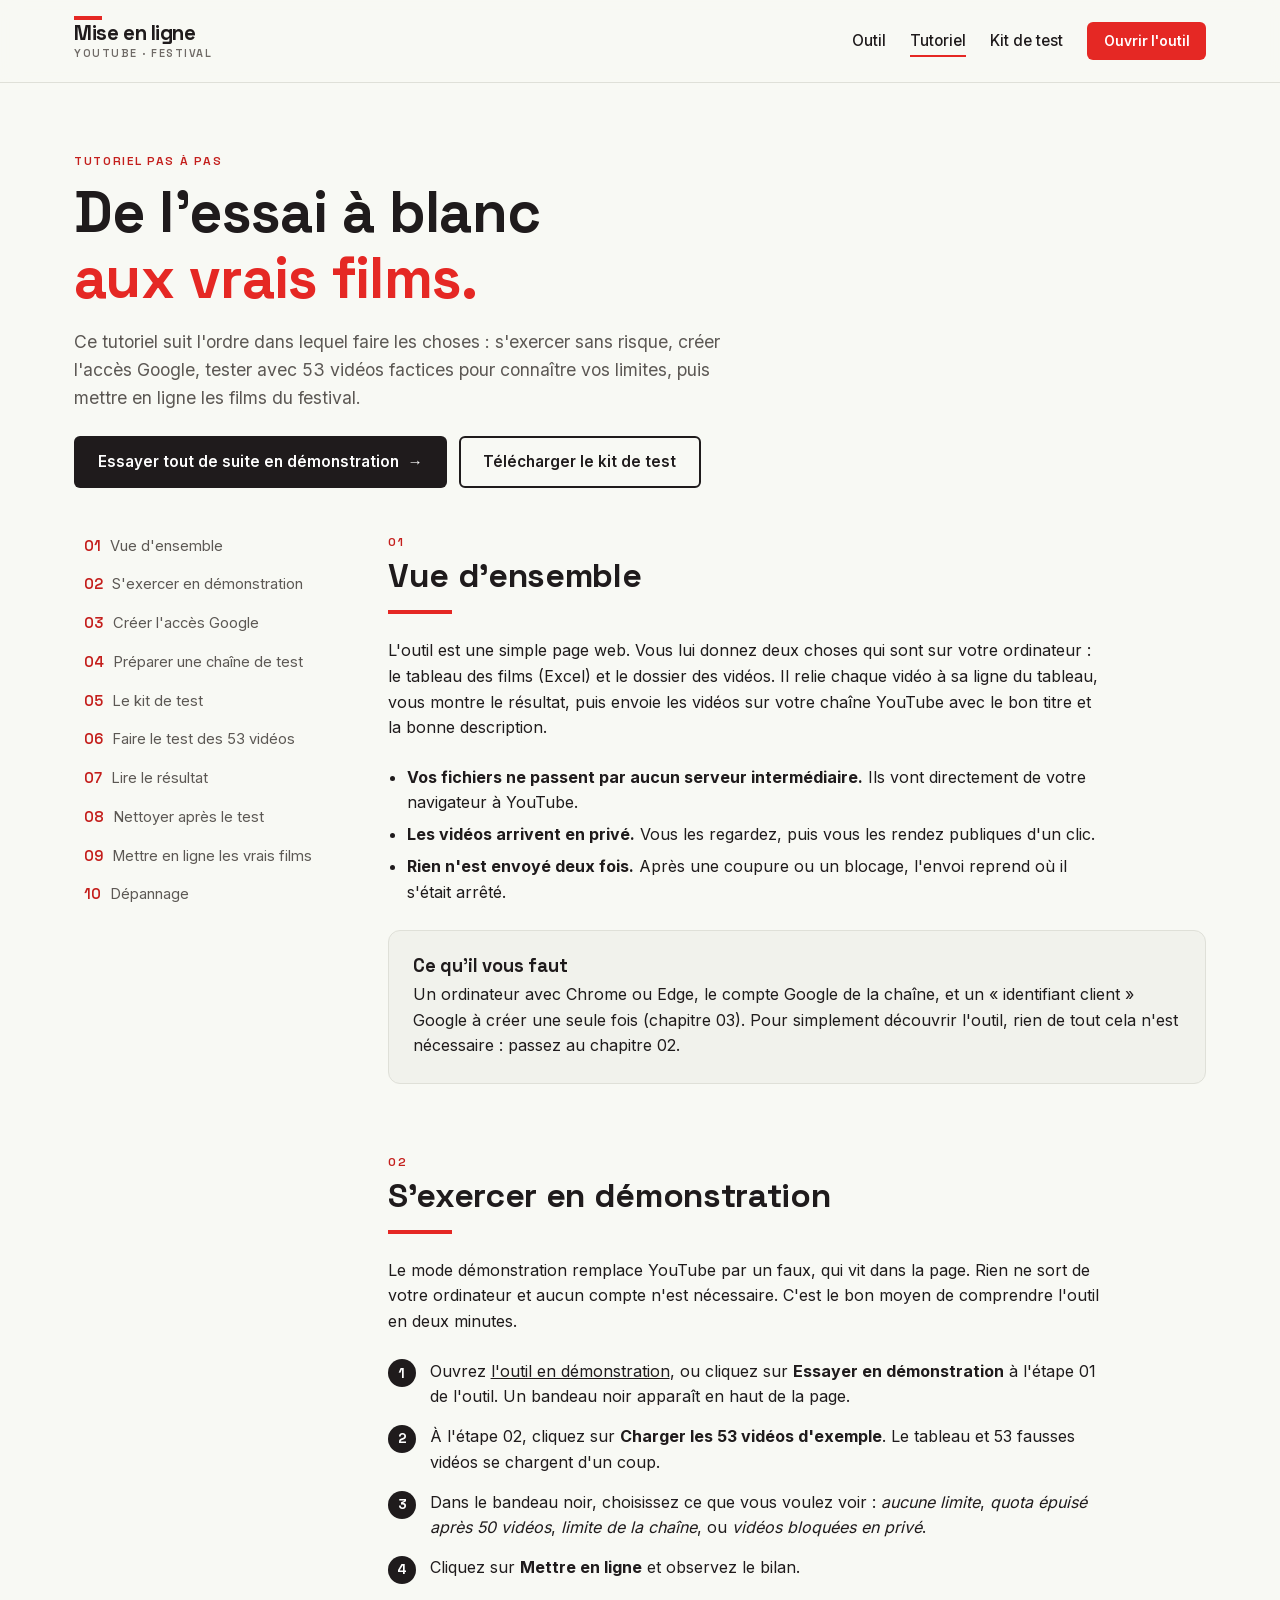
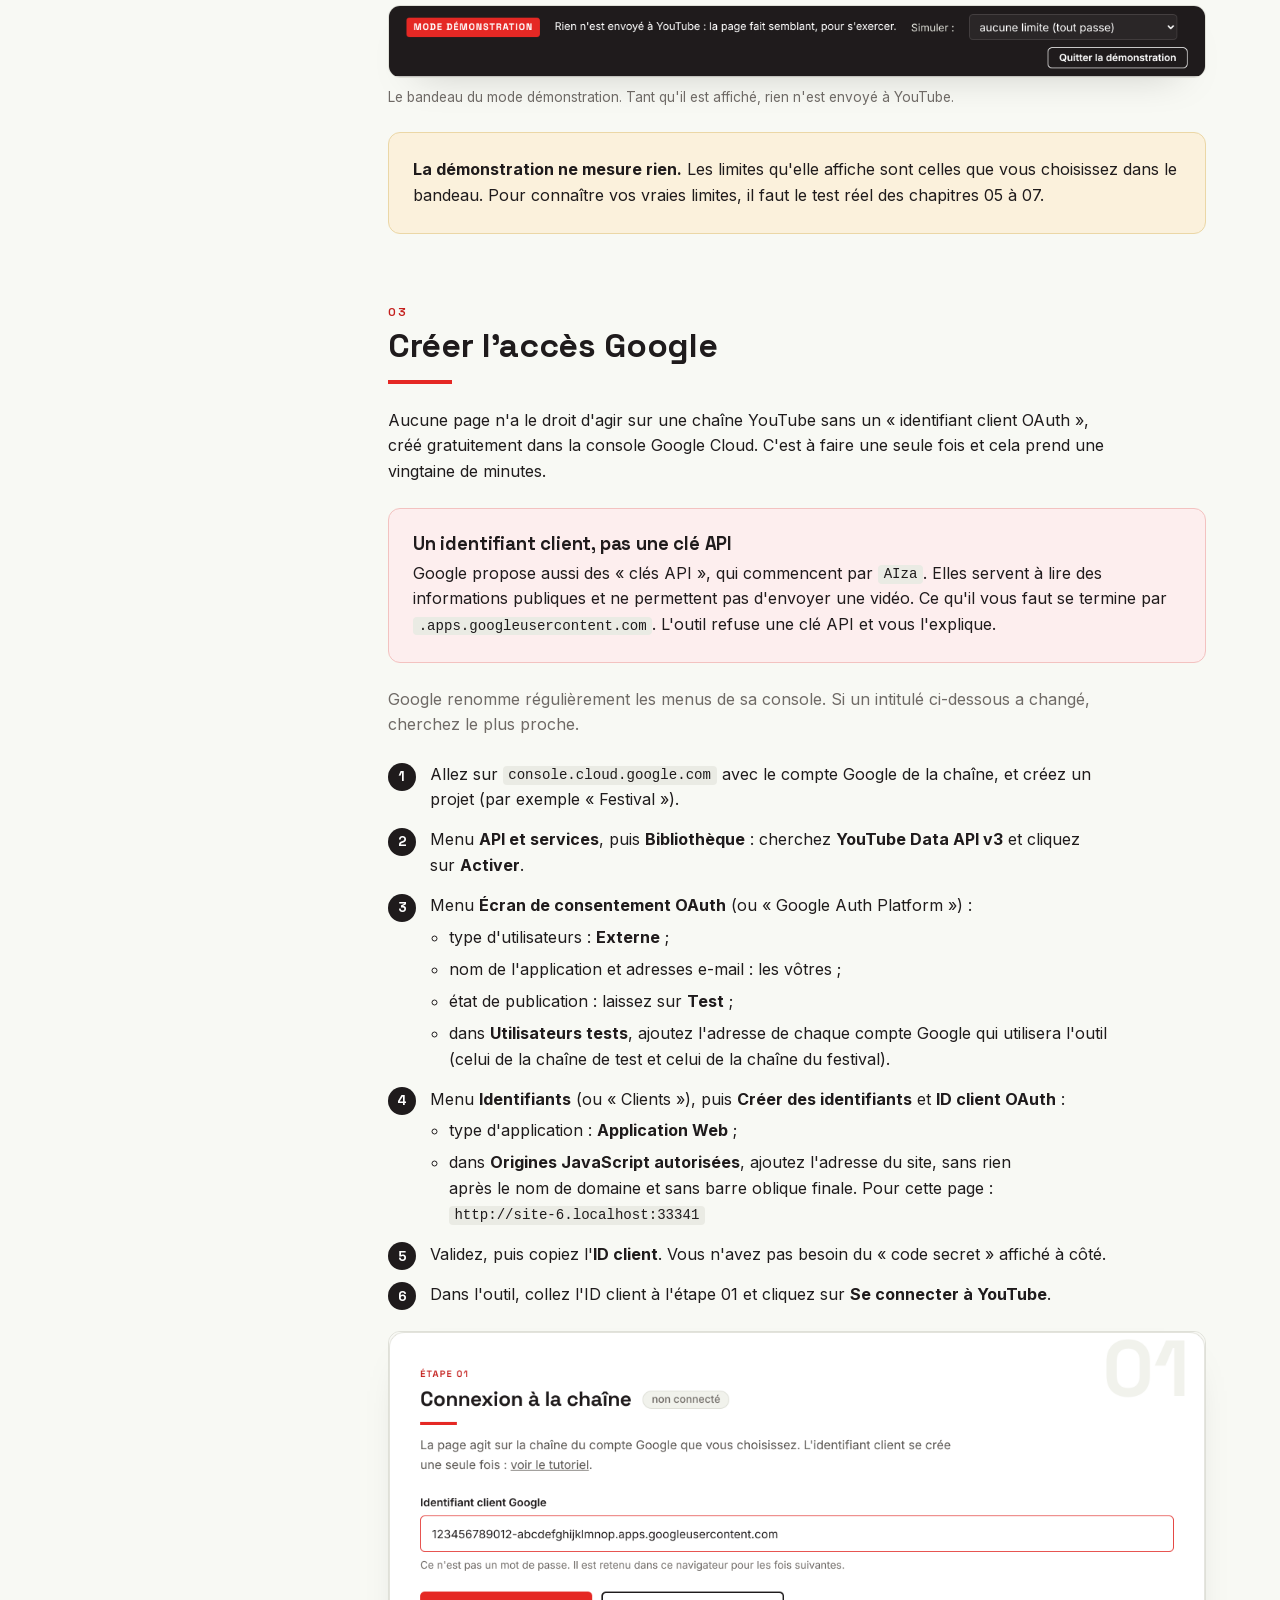
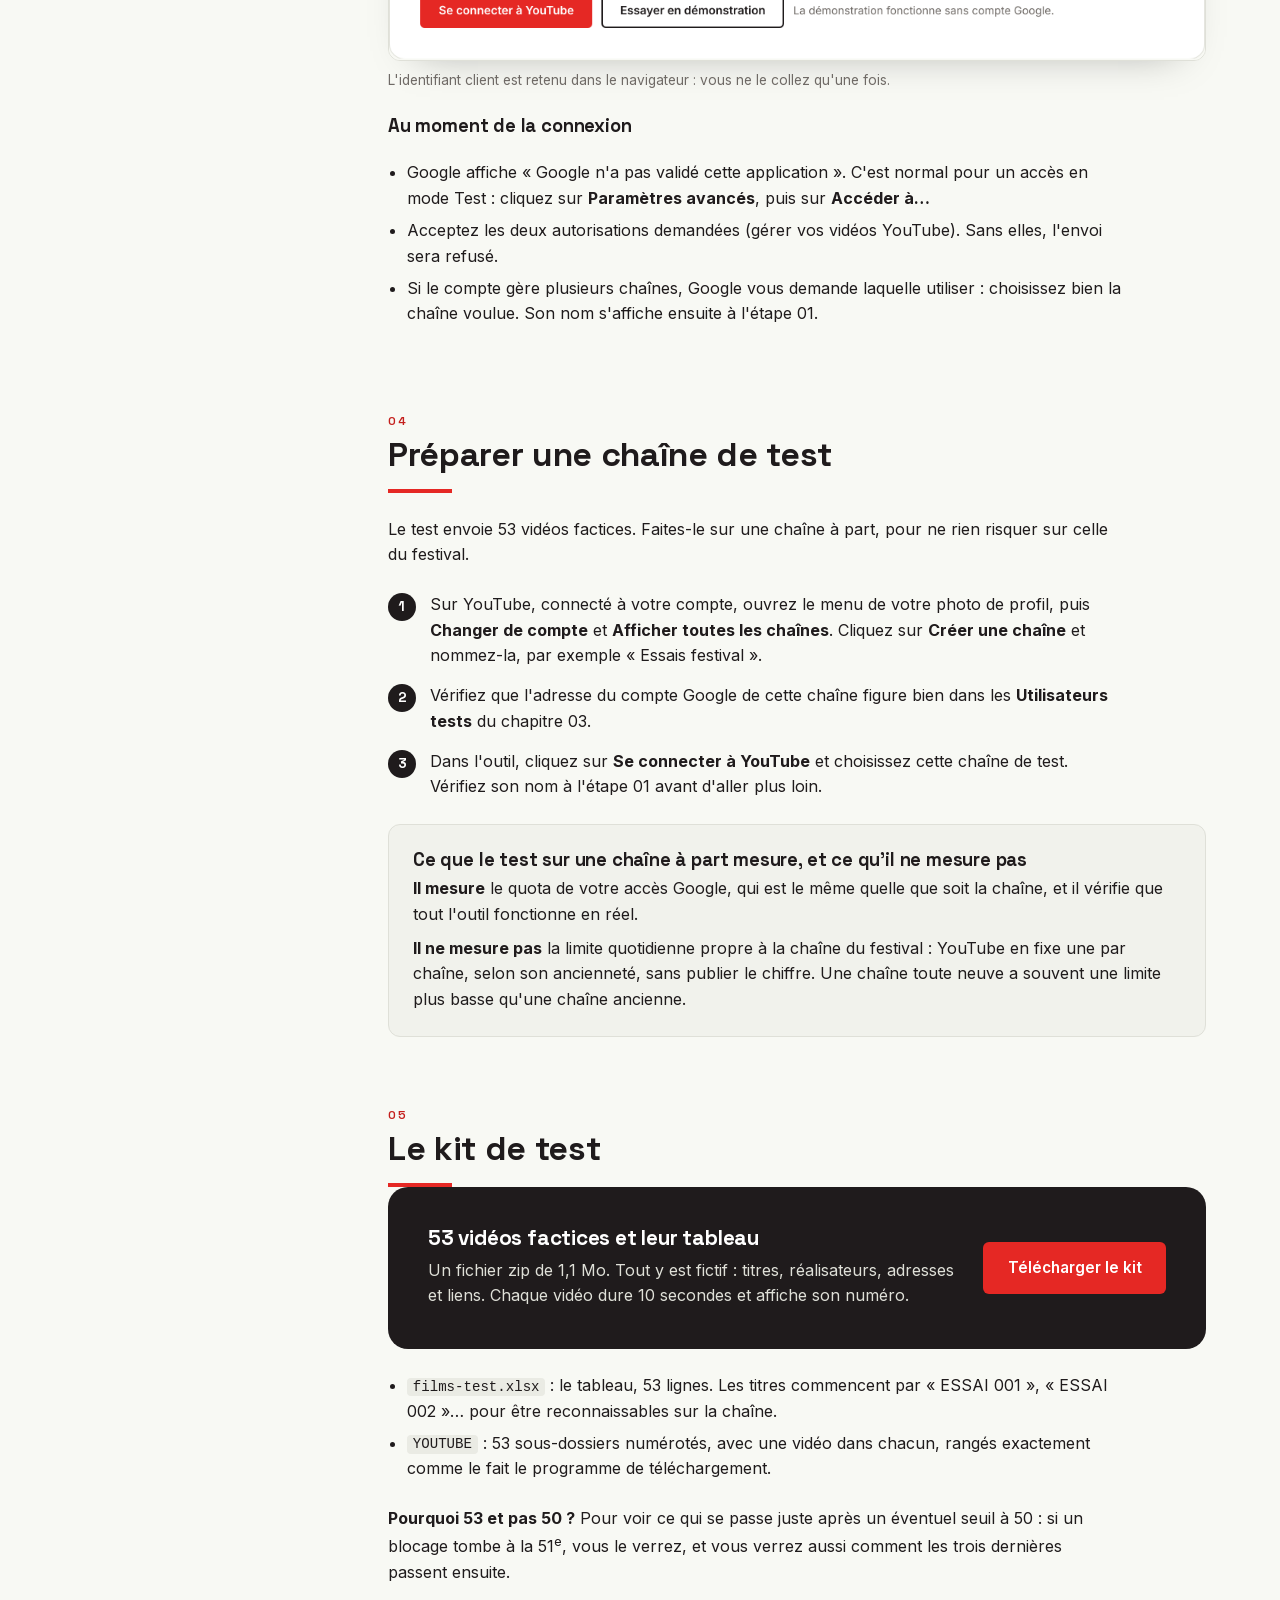
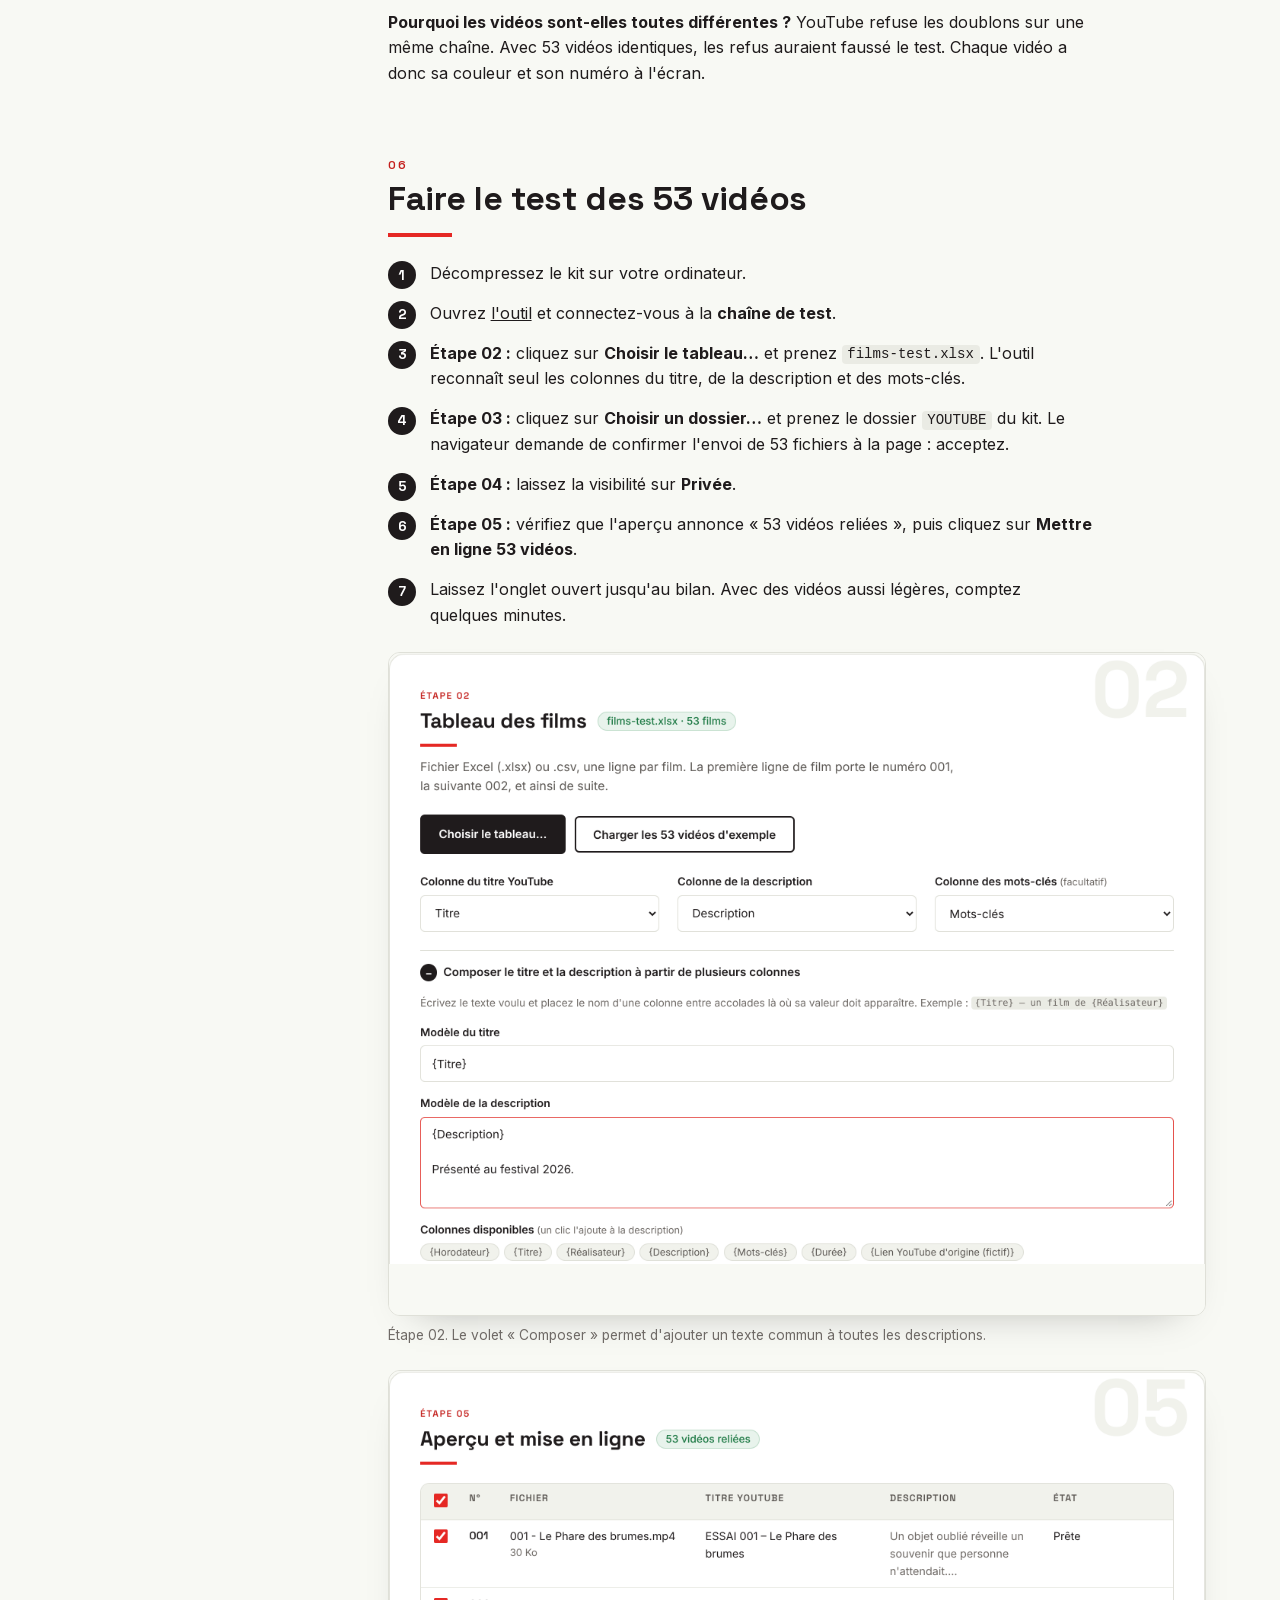
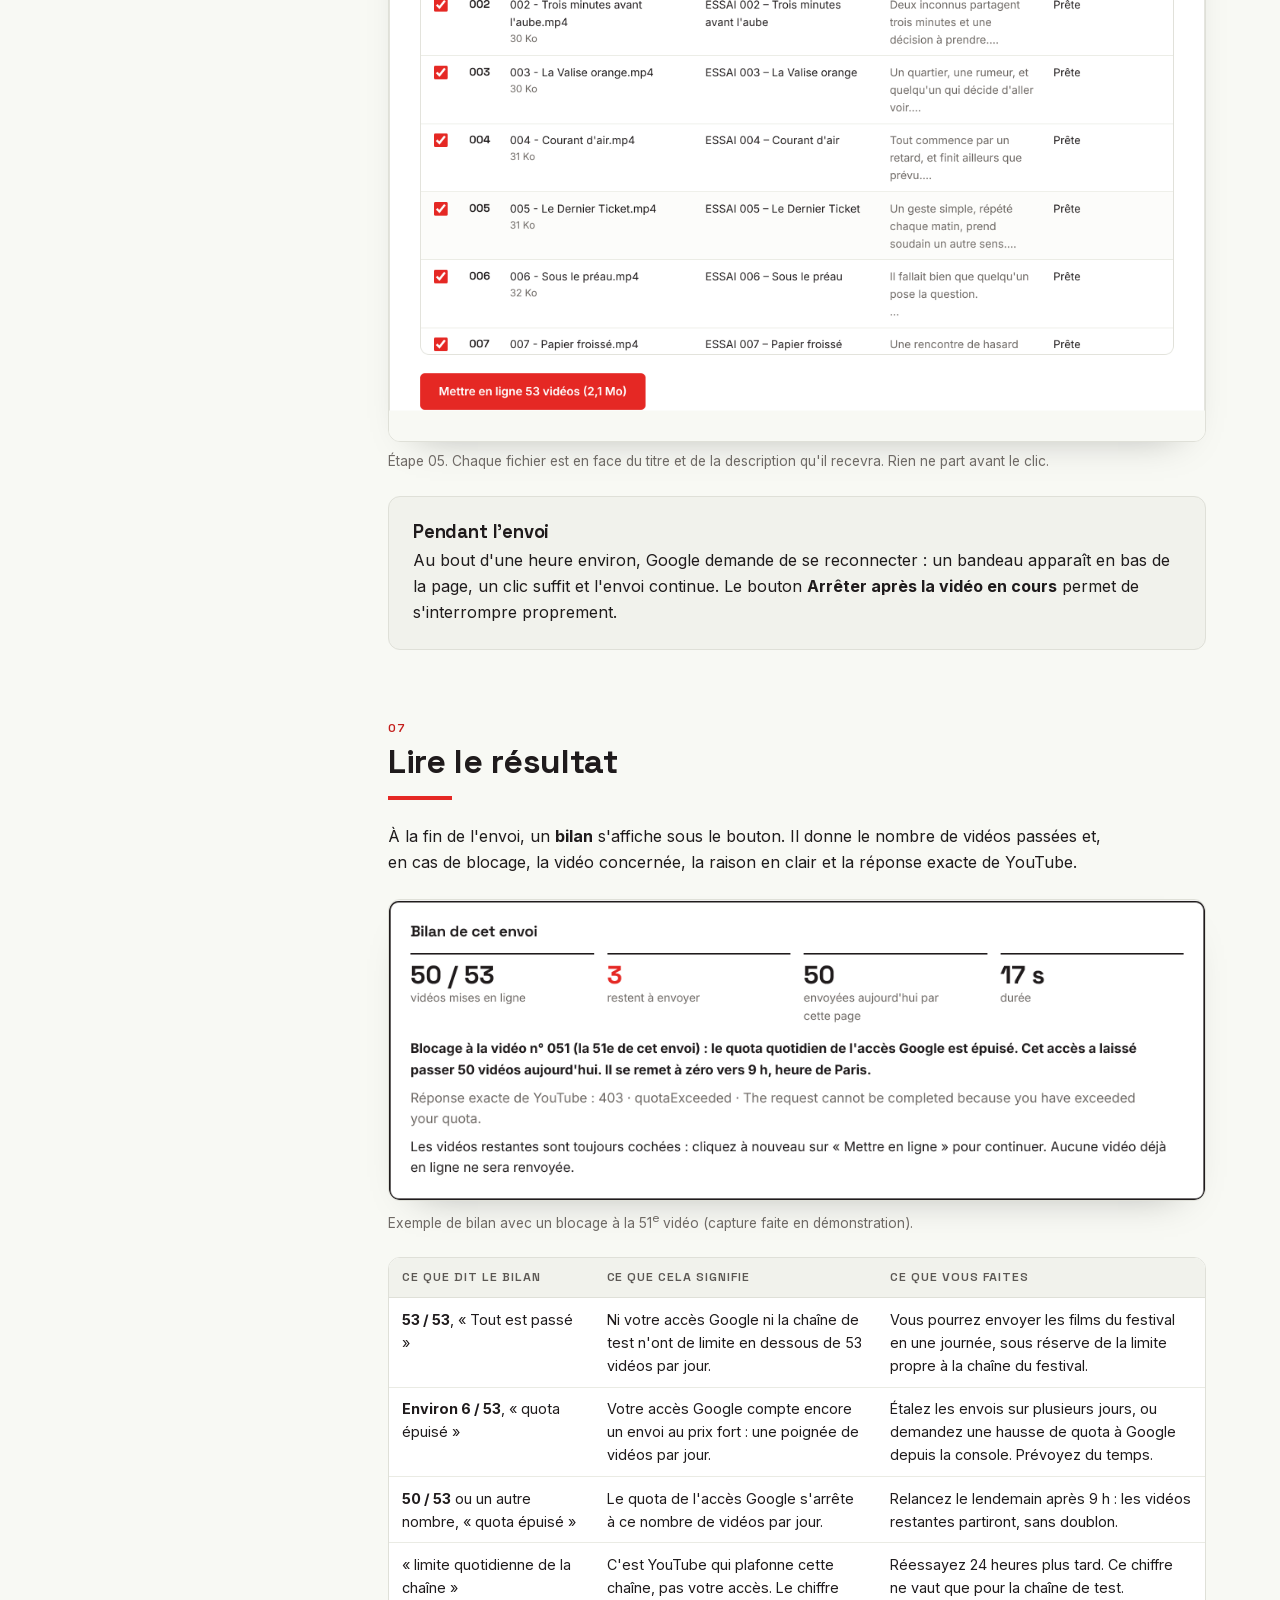
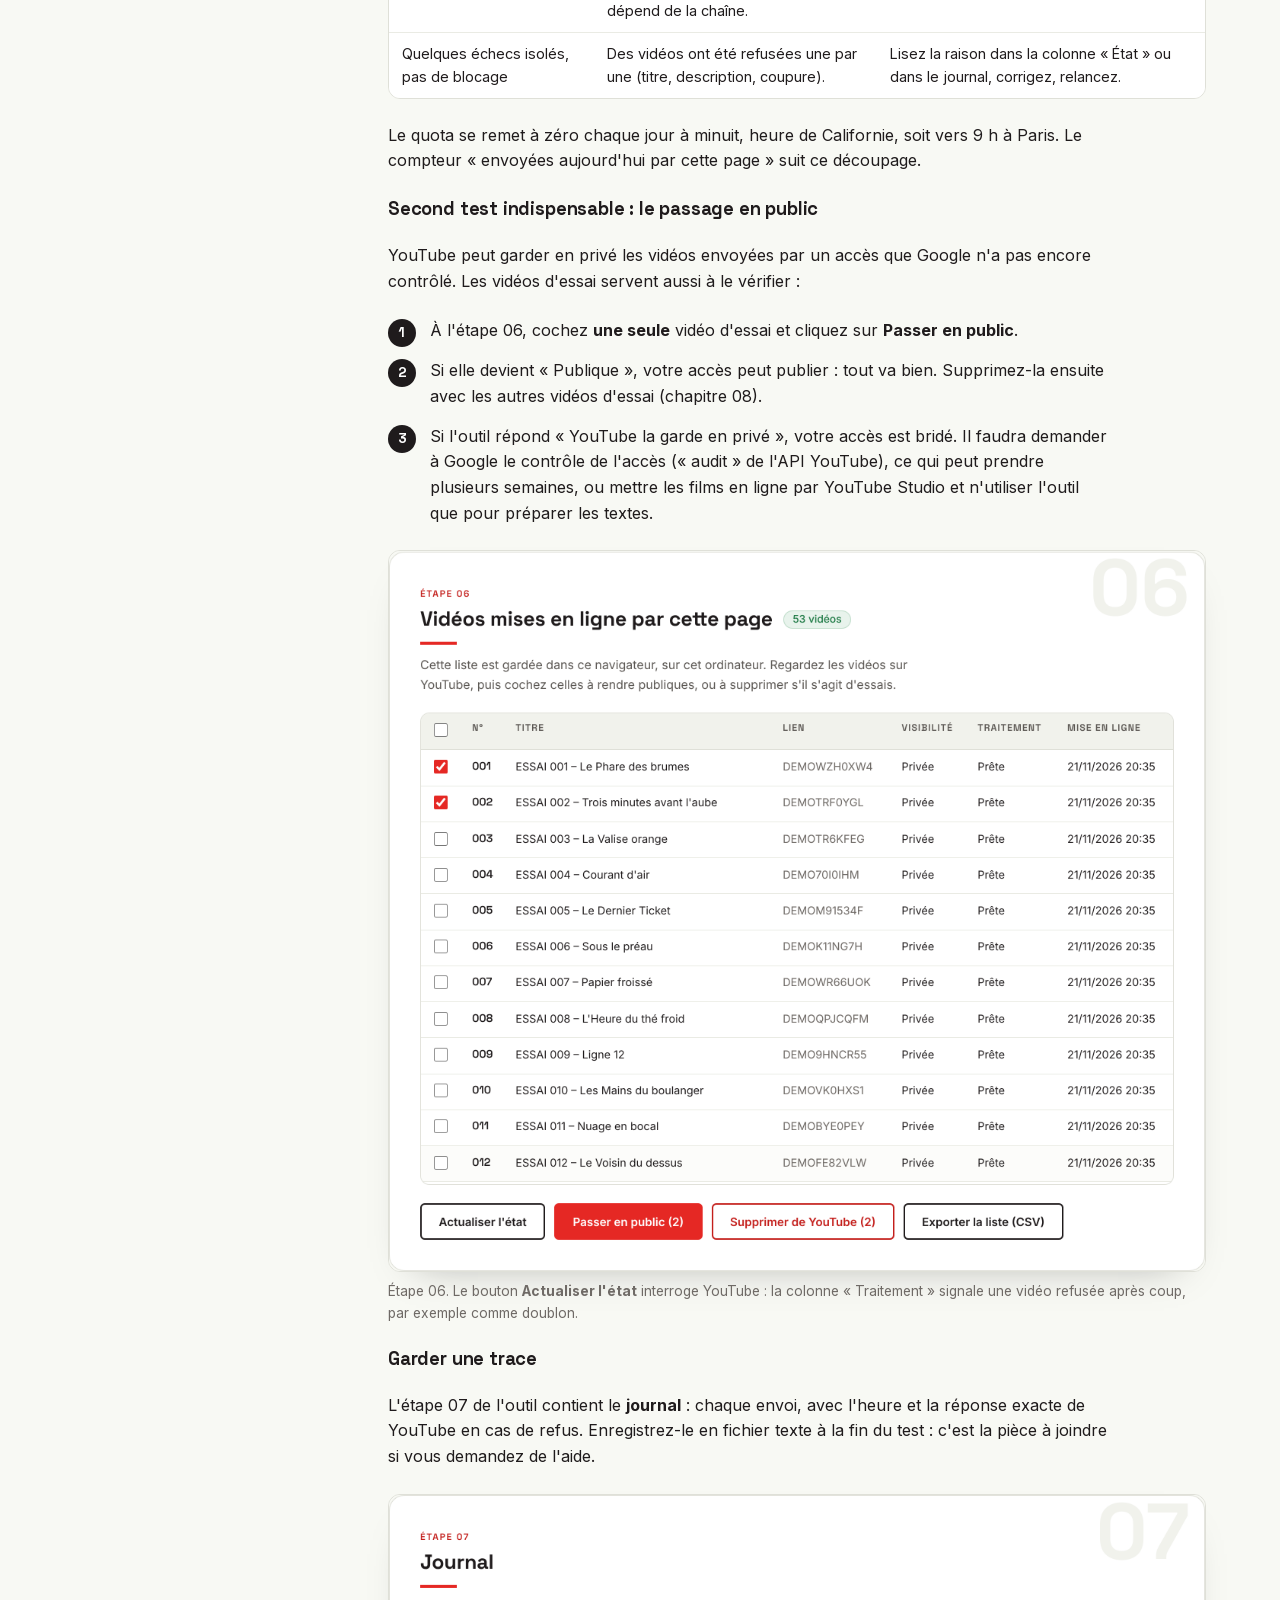
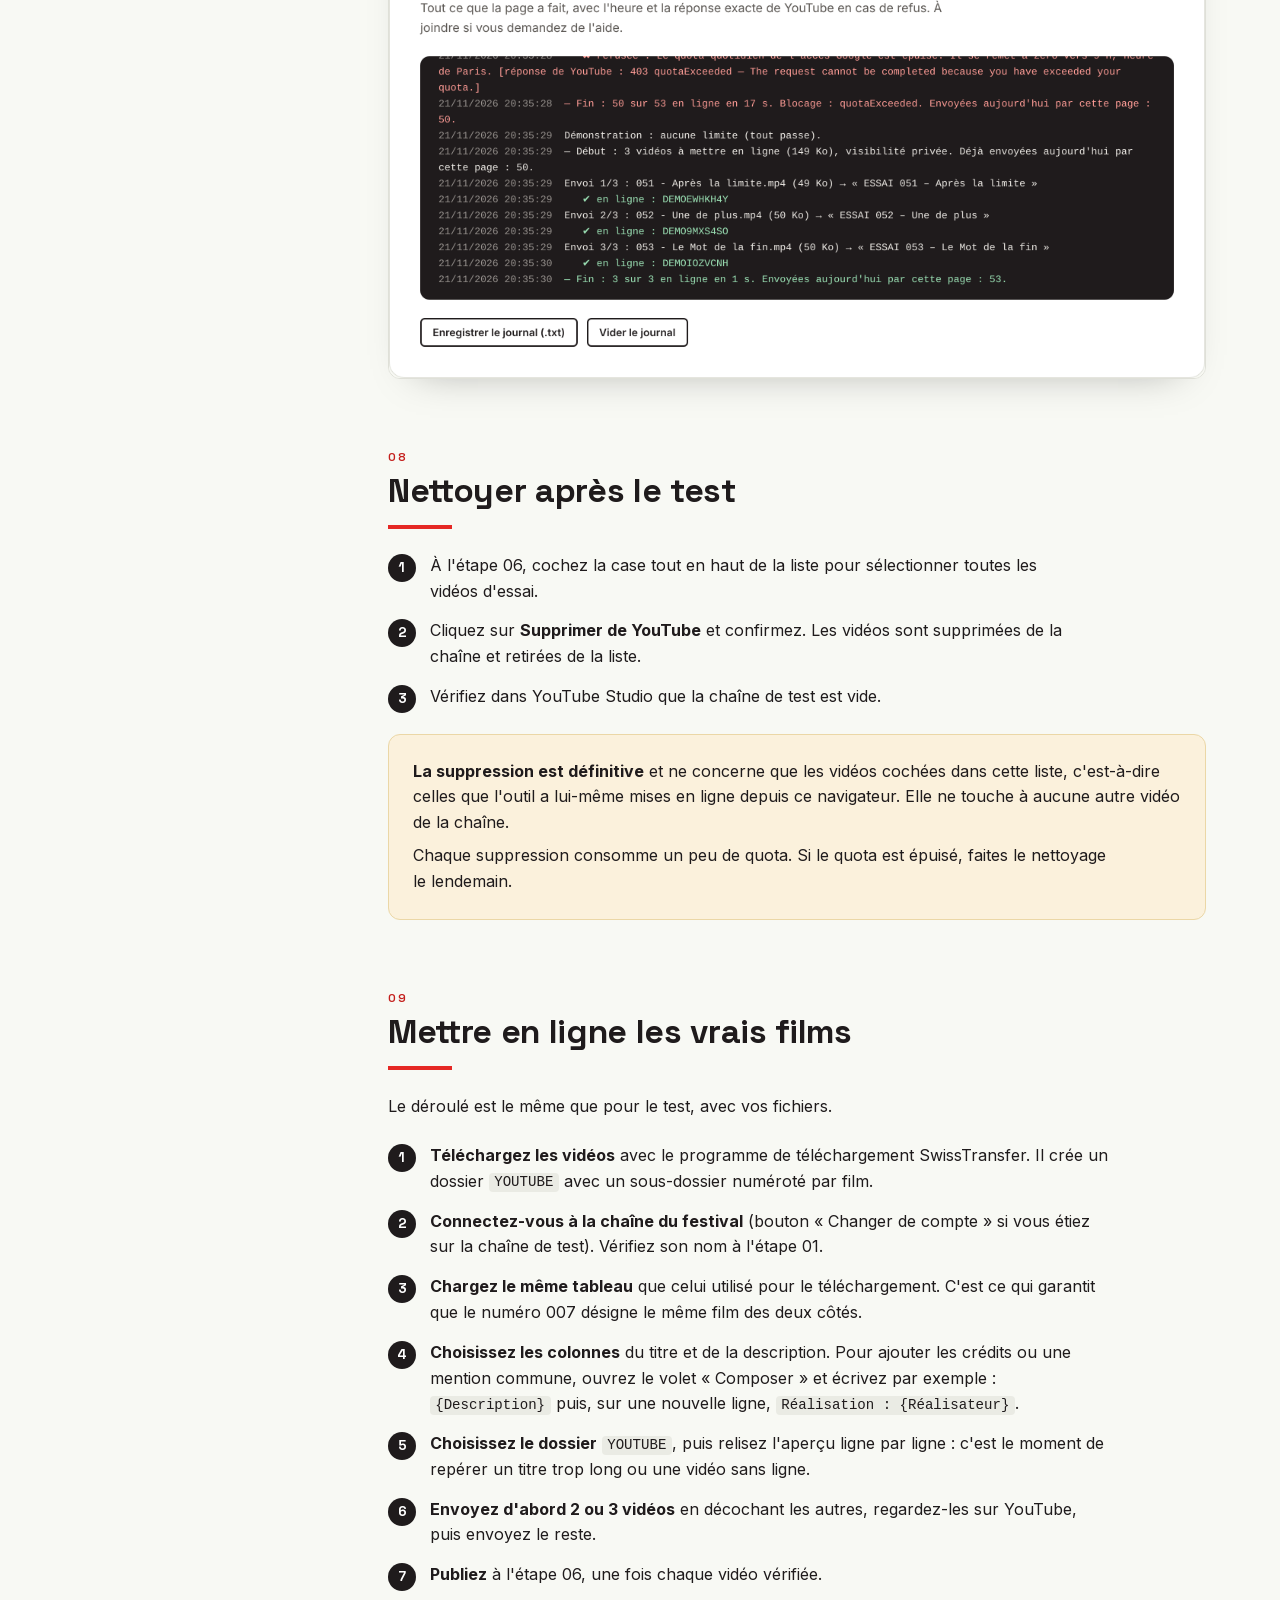
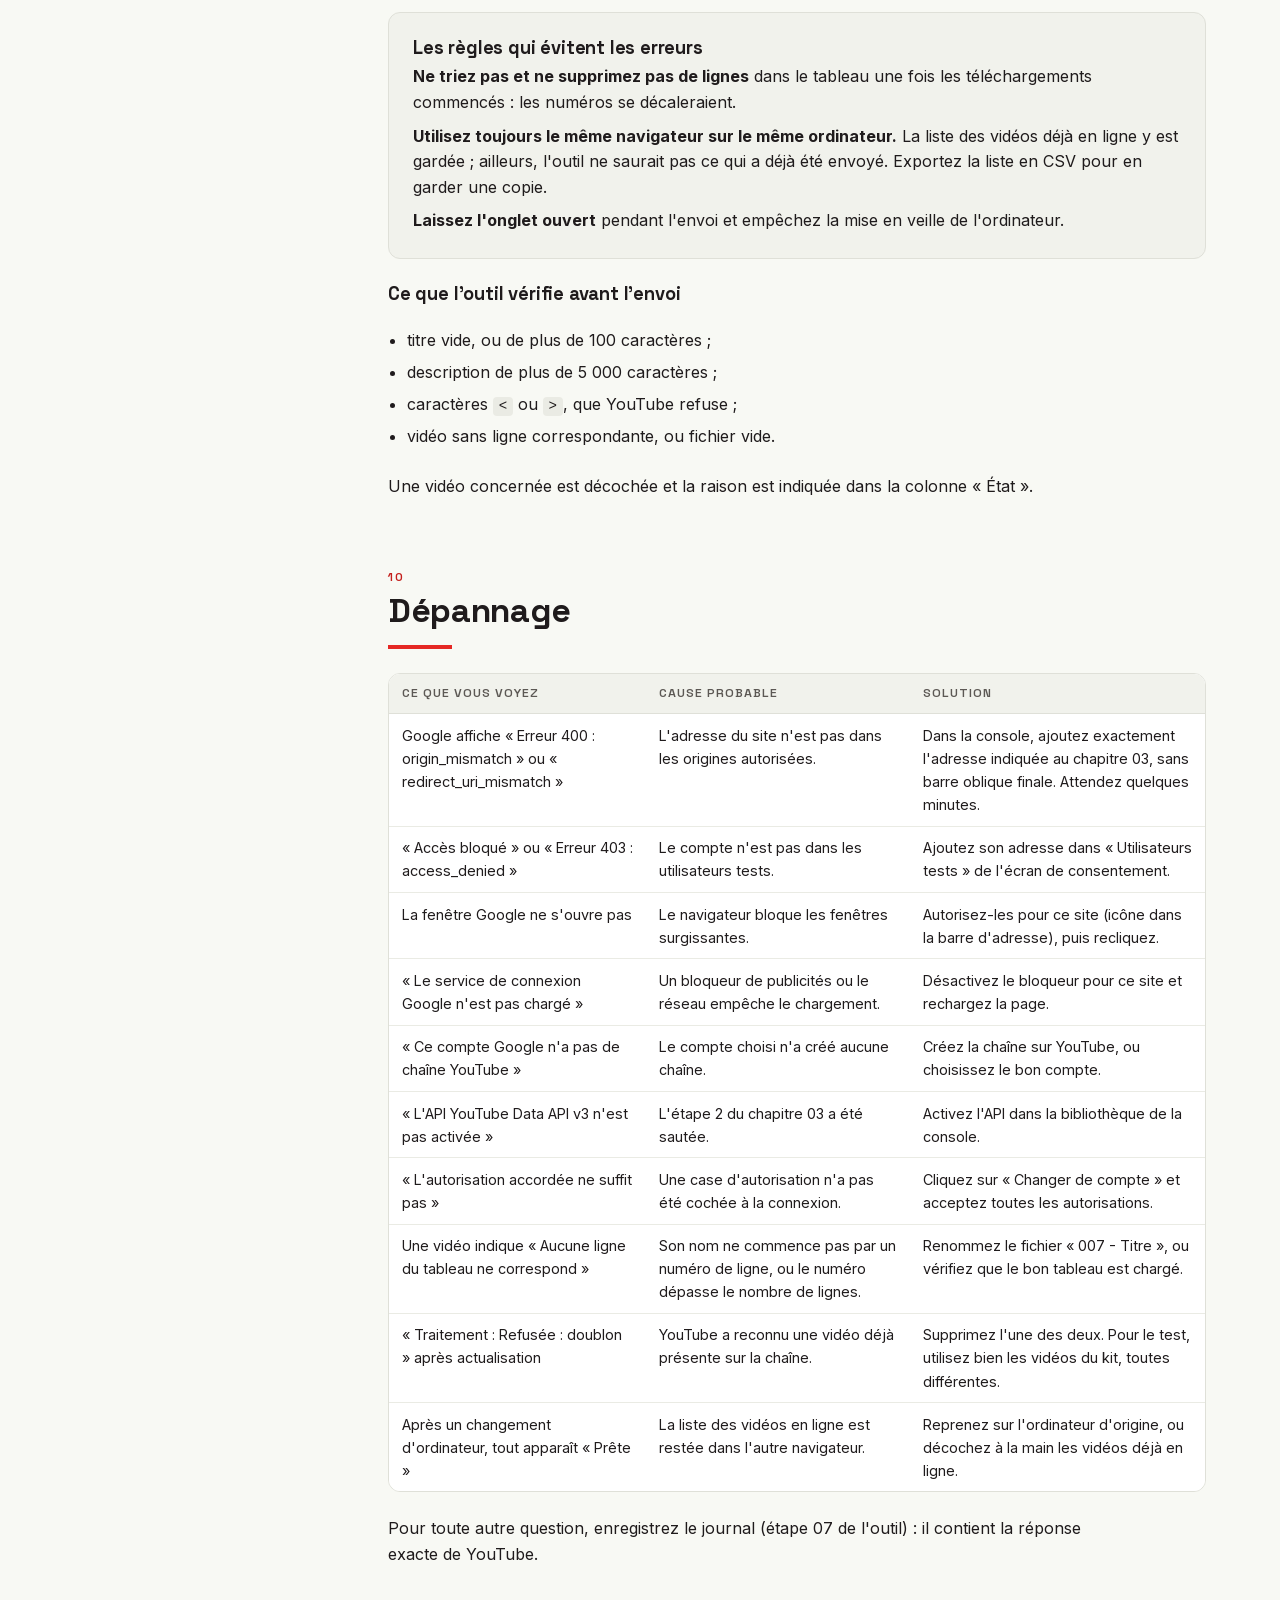
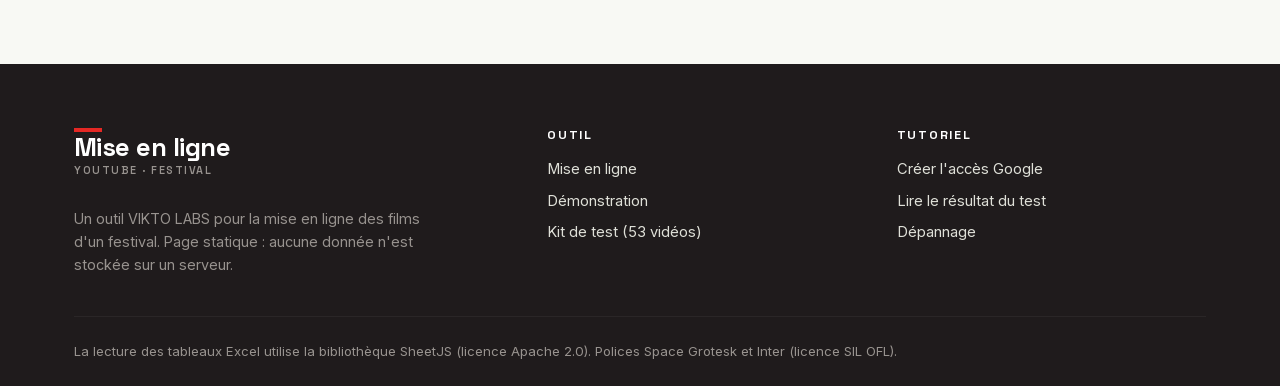
==== commit b4db8bdd: "Retire le logo VIKTO LABS du site Le logo et ses icônes sont remplacés par un titre en texte et une " ====
--- a/tutoriel.html
+++ b/tutoriel.html
@@ -6,9 +6,7 @@
 <title>Tutoriel — Mise en ligne YouTube du festival — VIKTO LABS</title>
 <meta name="description" content="Tutoriel pas à pas : créer l'accès Google, tester avec 53 vidéos factices, lire le résultat, puis mettre en ligne les vrais films.">
 <meta name="robots" content="noindex">
-<link rel="icon" href="favicon.ico" sizes="any">
-<link rel="icon" type="image/png" sizes="32x32" href="assets/images/favicon-32.png">
-<link rel="apple-touch-icon" href="assets/images/apple-touch-icon.png">
+<link rel="icon" type="image/svg+xml" href="assets/images/icone.svg">
 <link rel="stylesheet" href="assets/css/fonts.css">
 <link rel="stylesheet" href="assets/css/style.css">
 </head>
@@ -18,8 +16,7 @@
 <header class="site-header">
   <div class="header-inner">
     <a href="index.html" class="logo-slot" aria-label="Mise en ligne YouTube — accueil">
-      <img src="assets/images/vikto-labs.svg" alt="VIKTO LABS" class="logo-img">
-      <span class="logo-text">Mise en ligne<br>YouTube</span>
+      <span class="wordmark">Mise en ligne<span class="wordmark-dot" aria-hidden="true"></span><small>YouTube · festival</small></span>
     </a>
     <nav class="main-nav" aria-label="Navigation principale">
       <ul class="nav-links">
@@ -313,7 +310,7 @@
   <div class="container">
     <div class="footer-grid">
       <div>
-        <img src="assets/images/vikto-labs-dark.svg" alt="VIKTO LABS" class="logo-img">
+        <span class="wordmark">Mise en ligne<span class="wordmark-dot" aria-hidden="true"></span><small>YouTube · festival</small></span>
         <p>Un outil VIKTO LABS pour la mise en ligne des films d'un festival. Page statique : aucune donnée n'est stockée sur un serveur.</p>
       </div>
       <nav aria-label="Outil">
--- a/assets/css/style.css
+++ b/assets/css/style.css
@@ -111,9 +111,11 @@
 .header-inner { display: flex; align-items: center; justify-content: space-between; gap: var(--space-md);
   padding: var(--space-sm) var(--space-md); max-width: var(--container-max); margin: 0 auto; }
 .logo-slot { display: flex; align-items: center; gap: 0.9rem; text-decoration: none; }
-.logo-img { height: 52px; width: auto; }
-.logo-text { font-family: var(--font-heading); font-weight: 600; font-size: 0.82rem; letter-spacing: 0.12em;
-  text-transform: uppercase; color: var(--color-muted); border-left: 1px solid var(--color-gray-200); padding-left: 0.9rem; line-height: 1.3; }
+.wordmark { display: inline-flex; flex-direction: column; font-family: var(--font-heading); font-weight: 700; font-size: 1.3rem;
+  line-height: 1.1; letter-spacing: -0.02em; position: relative; padding: 0.35rem 0; }
+.wordmark-dot { position: absolute; left: 0; top: 0; width: 28px; height: 4px; background: var(--color-red); }
+.wordmark small { font-family: var(--font-heading); font-weight: 600; font-size: 0.68rem; letter-spacing: 0.14em; text-transform: uppercase;
+  color: var(--color-muted); margin-top: 0.25rem; }
 .main-nav { display: flex; align-items: center; gap: var(--space-md); flex-wrap: wrap; justify-content: flex-end; }
 .nav-links { display: flex; gap: var(--space-md); list-style: none; margin: 0; padding: 0; flex-wrap: wrap; }
 .nav-links a { font-weight: 500; font-size: 0.95rem; text-decoration: none; padding: 0.3rem 0; border-bottom: 2px solid transparent;
@@ -252,7 +254,8 @@
 /* ---- Pied de page ---- */
 .site-footer { background: var(--color-black); color: var(--color-gray-200); padding: var(--space-xl) 0 var(--space-md); }
 .footer-grid { display: grid; grid-template-columns: 1.4fr 1fr 1fr; gap: var(--space-lg); padding-bottom: var(--space-lg); }
-.site-footer .logo-img { height: 72px; margin-bottom: var(--space-md); }
+.site-footer .wordmark { color: var(--color-white); font-size: 1.6rem; margin-bottom: var(--space-md); }
+.site-footer .wordmark small { color: var(--color-gray-400); }
 .site-footer p { font-size: 0.9rem; color: var(--color-gray-400); max-width: 40ch; }
 .footer-title { font-family: var(--font-heading); font-size: 0.78rem; letter-spacing: 0.14em; text-transform: uppercase; color: var(--color-white); margin-bottom: var(--space-sm); }
 .site-footer ul { list-style: none; margin: 0; padding: 0; display: grid; gap: 0.5rem; font-size: 0.92rem; }
@@ -299,8 +302,7 @@
 }
 @media (max-width: 640px) {
   .container, .header-inner { padding-left: 16px; padding-right: 16px; }
-  .logo-img { height: 42px; }
-  .logo-text { display: none; }
+  .wordmark { font-size: 1.1rem; }
   .header-inner { flex-wrap: wrap; }
   .nav-links { gap: var(--space-sm); }
   .hero { padding-top: var(--space-lg); }
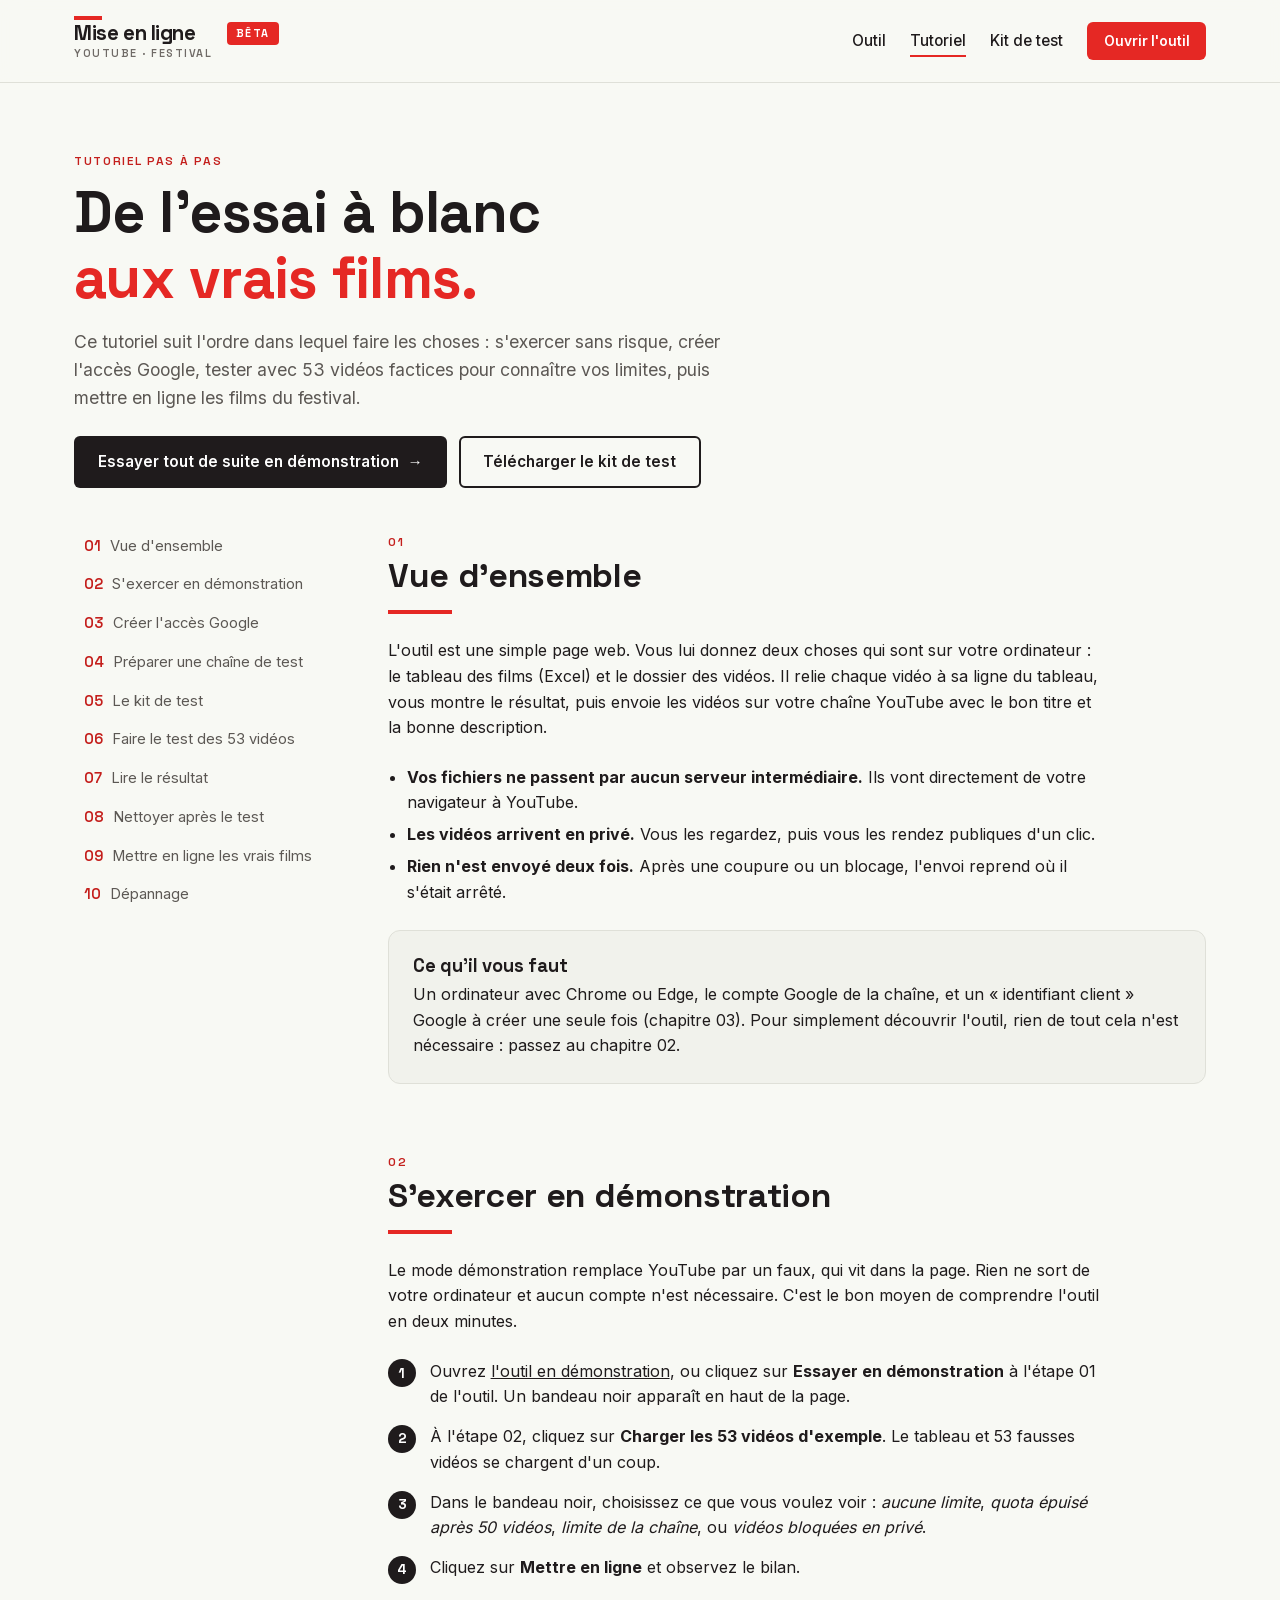
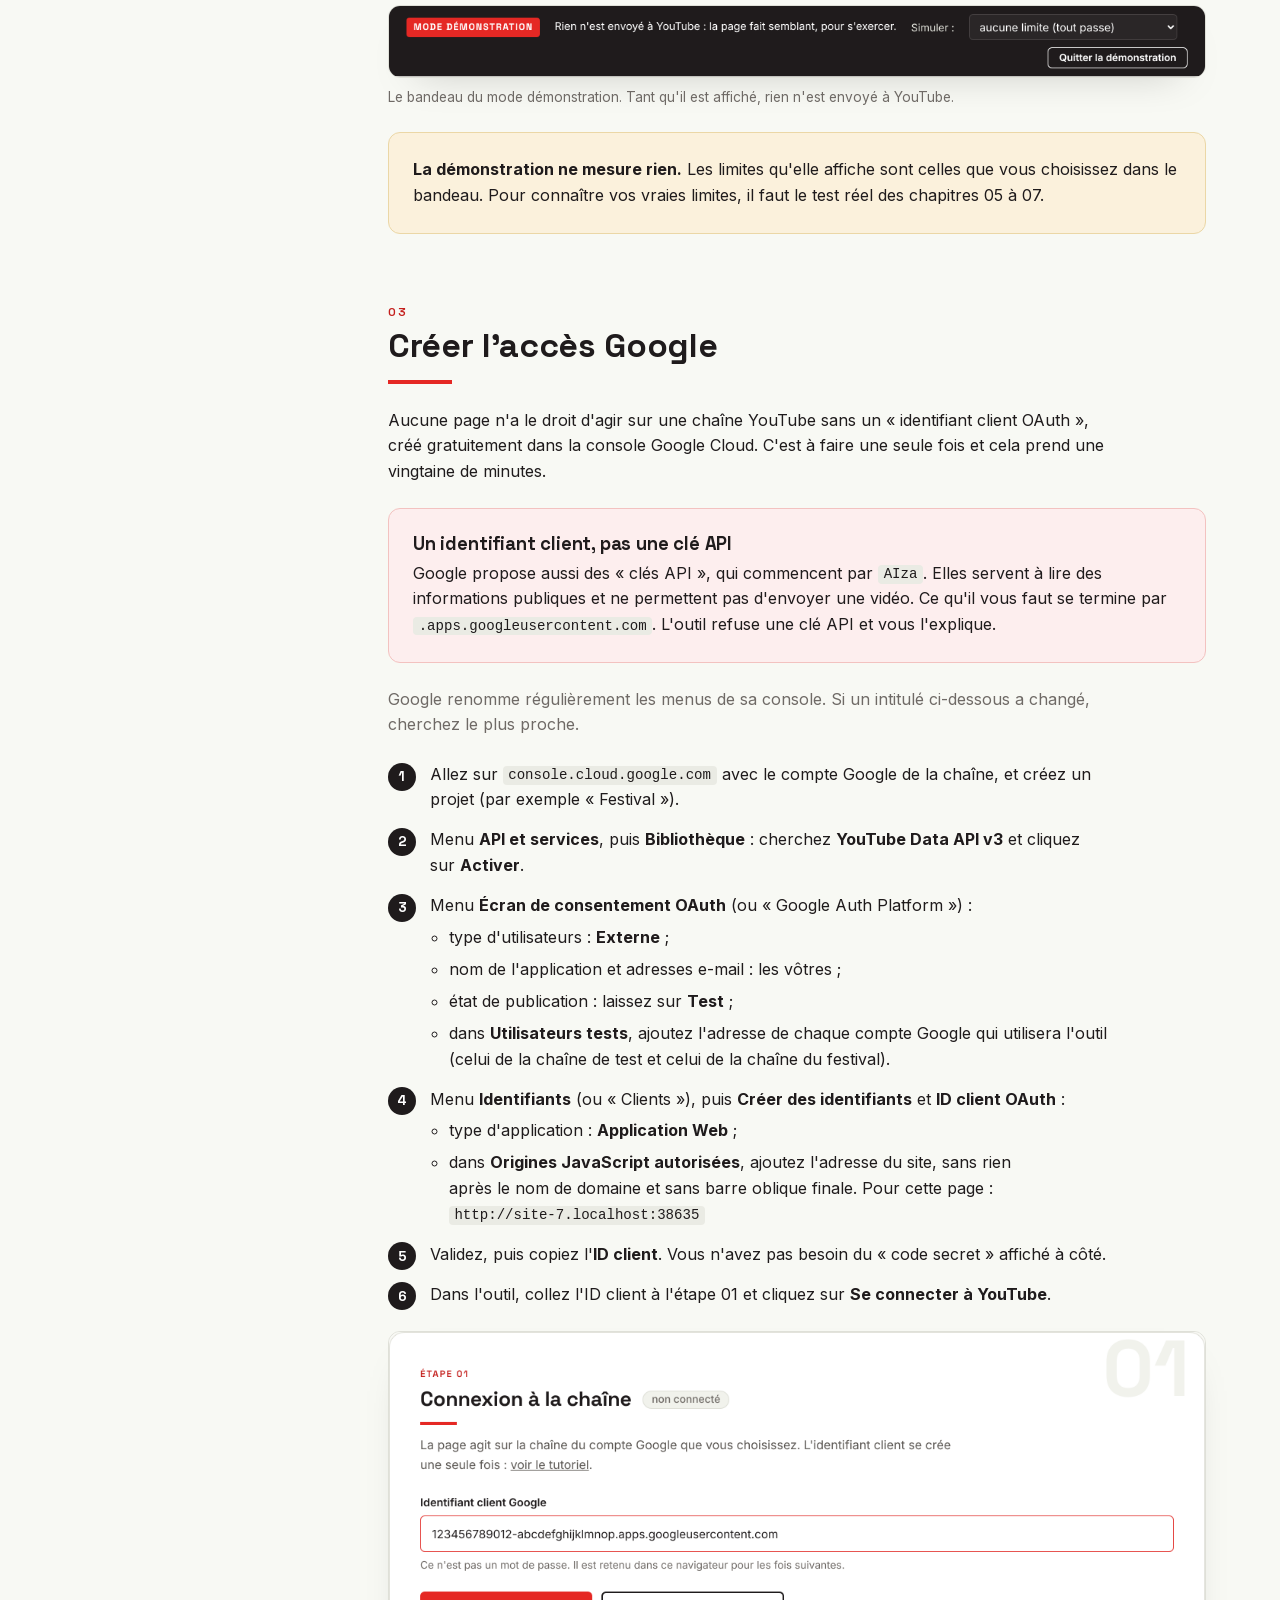
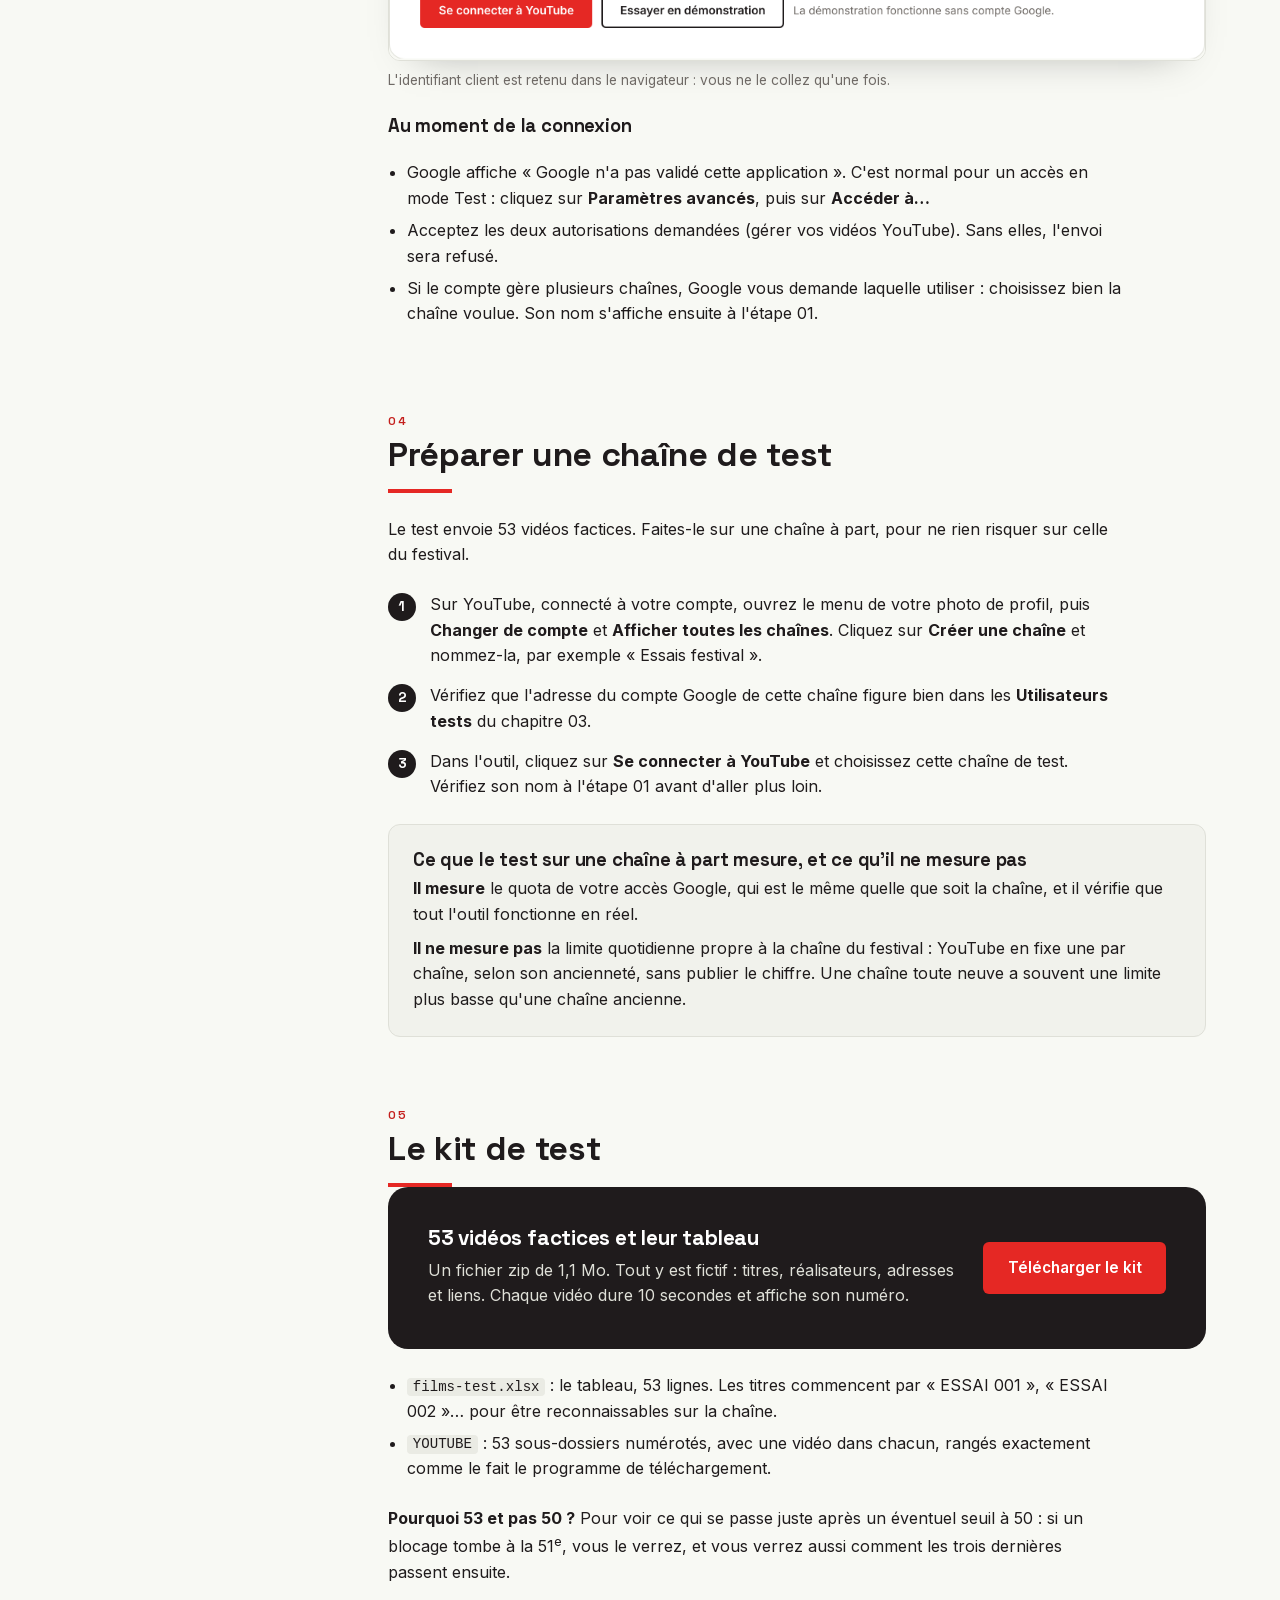
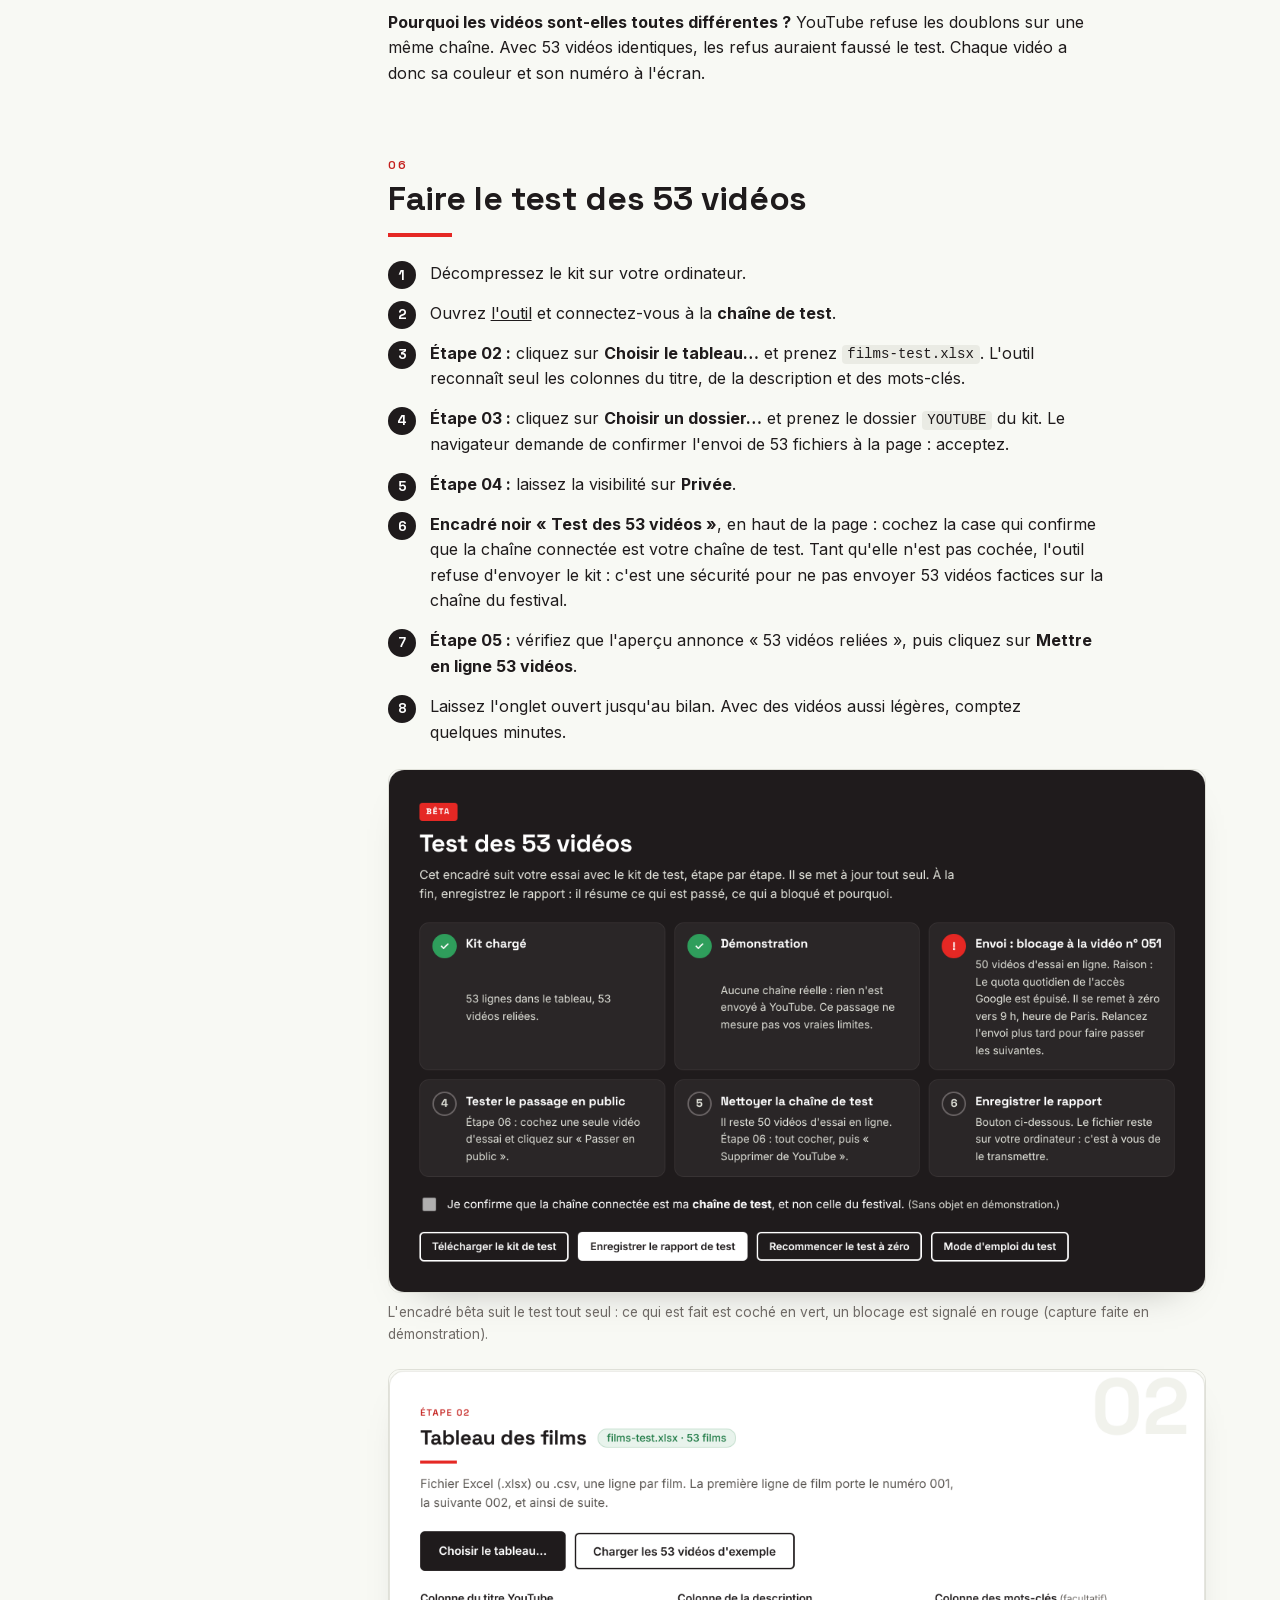
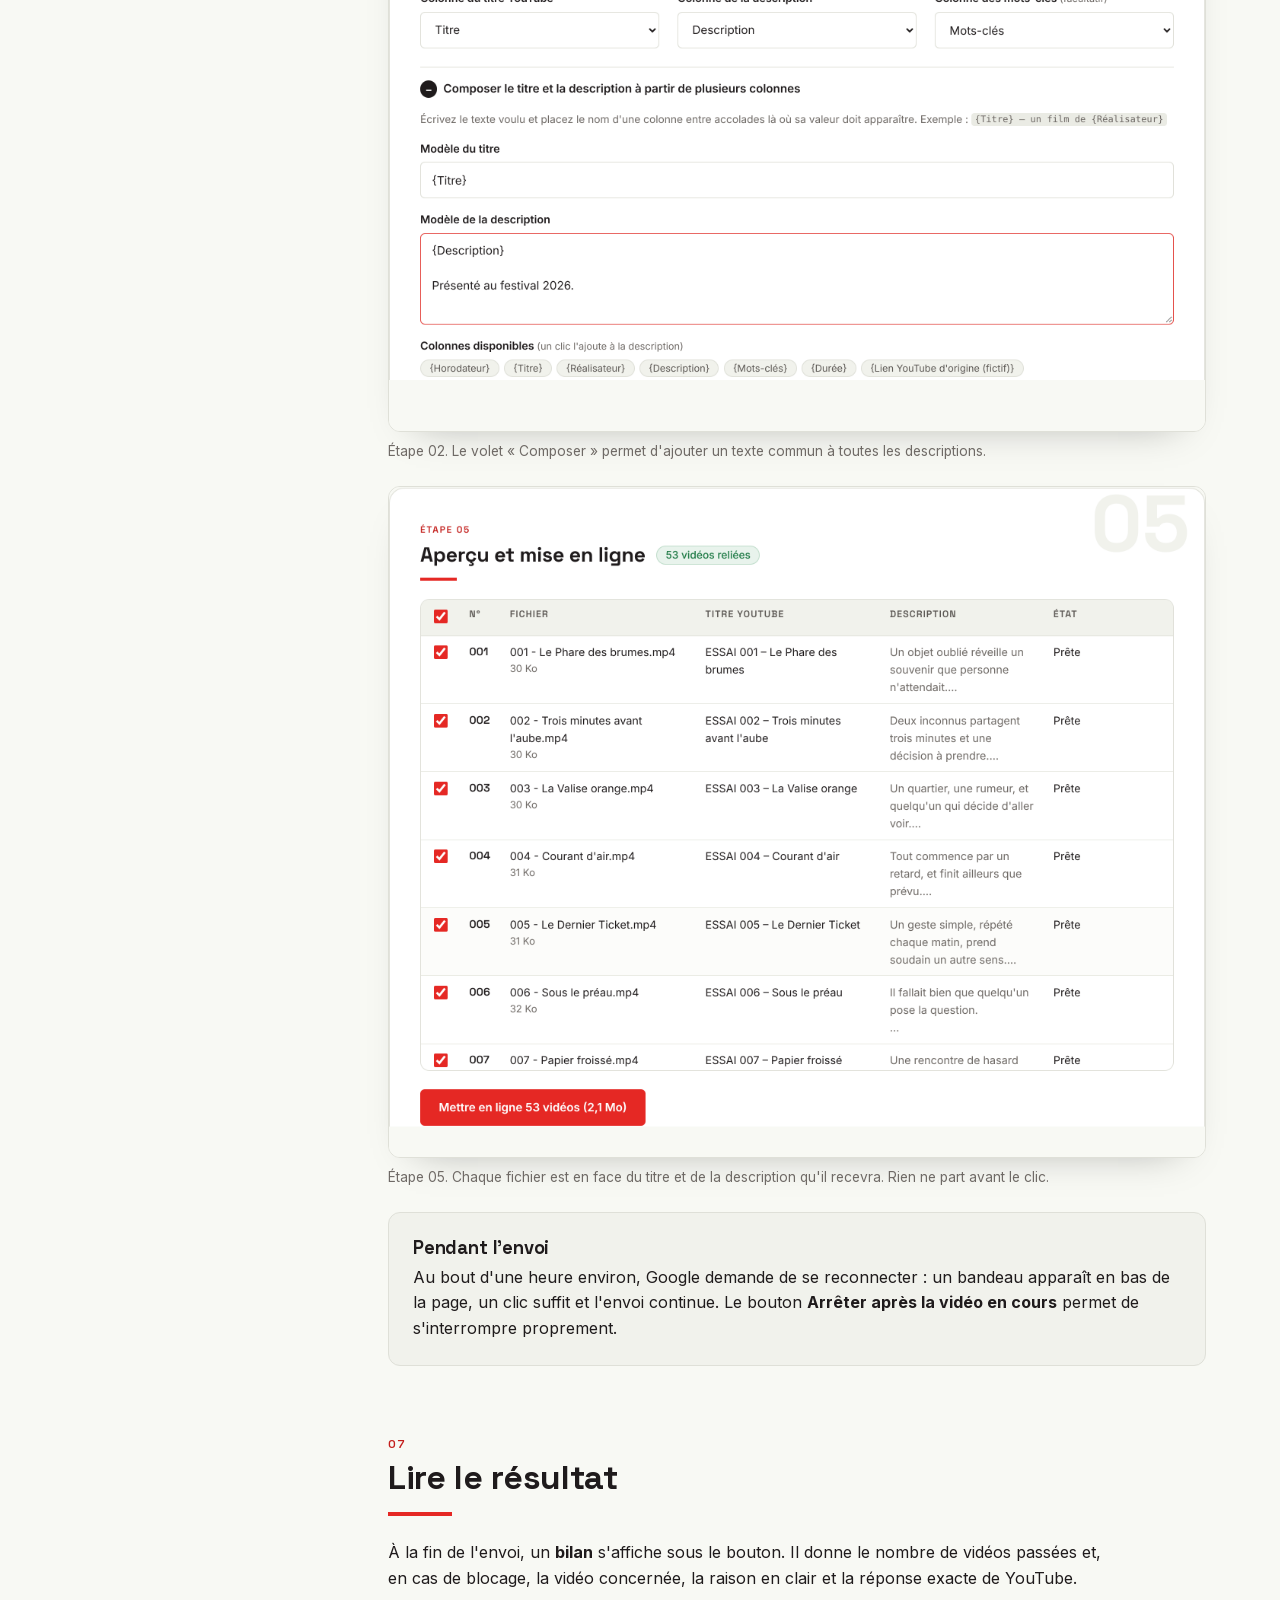
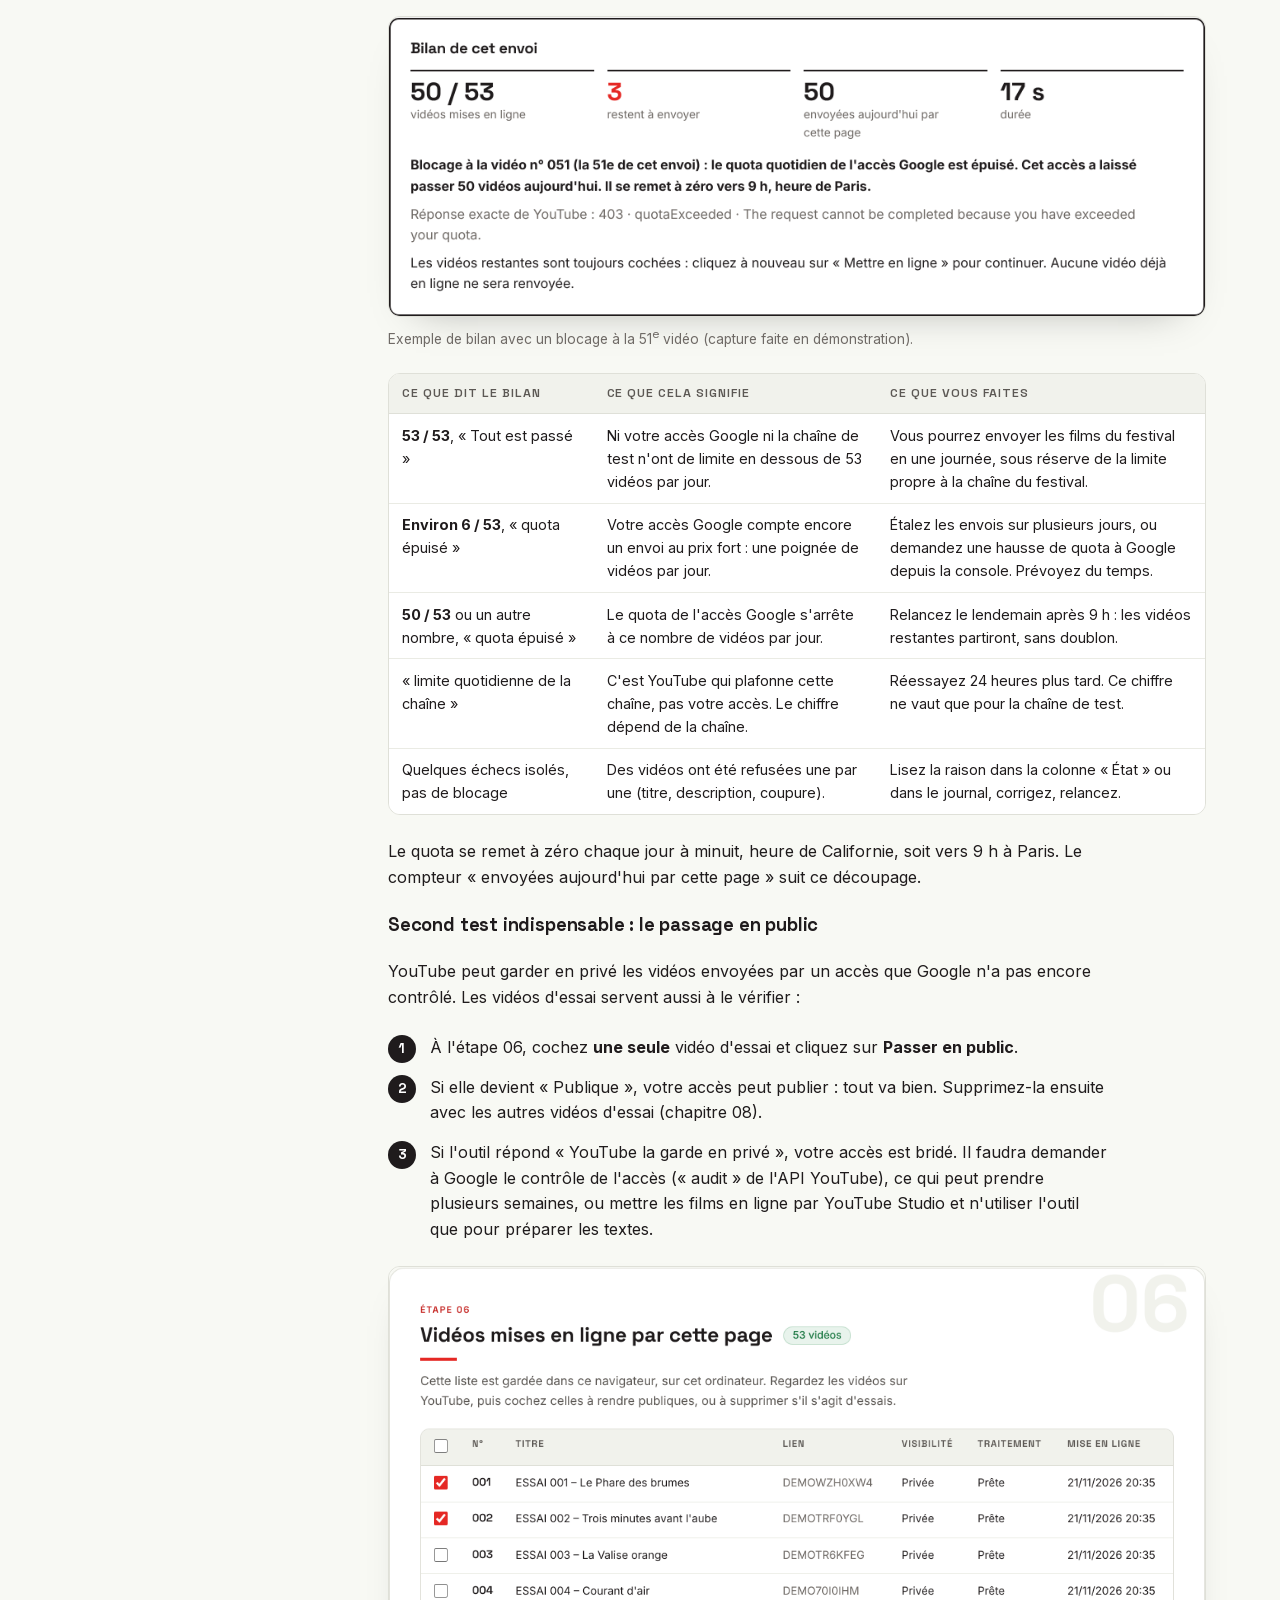
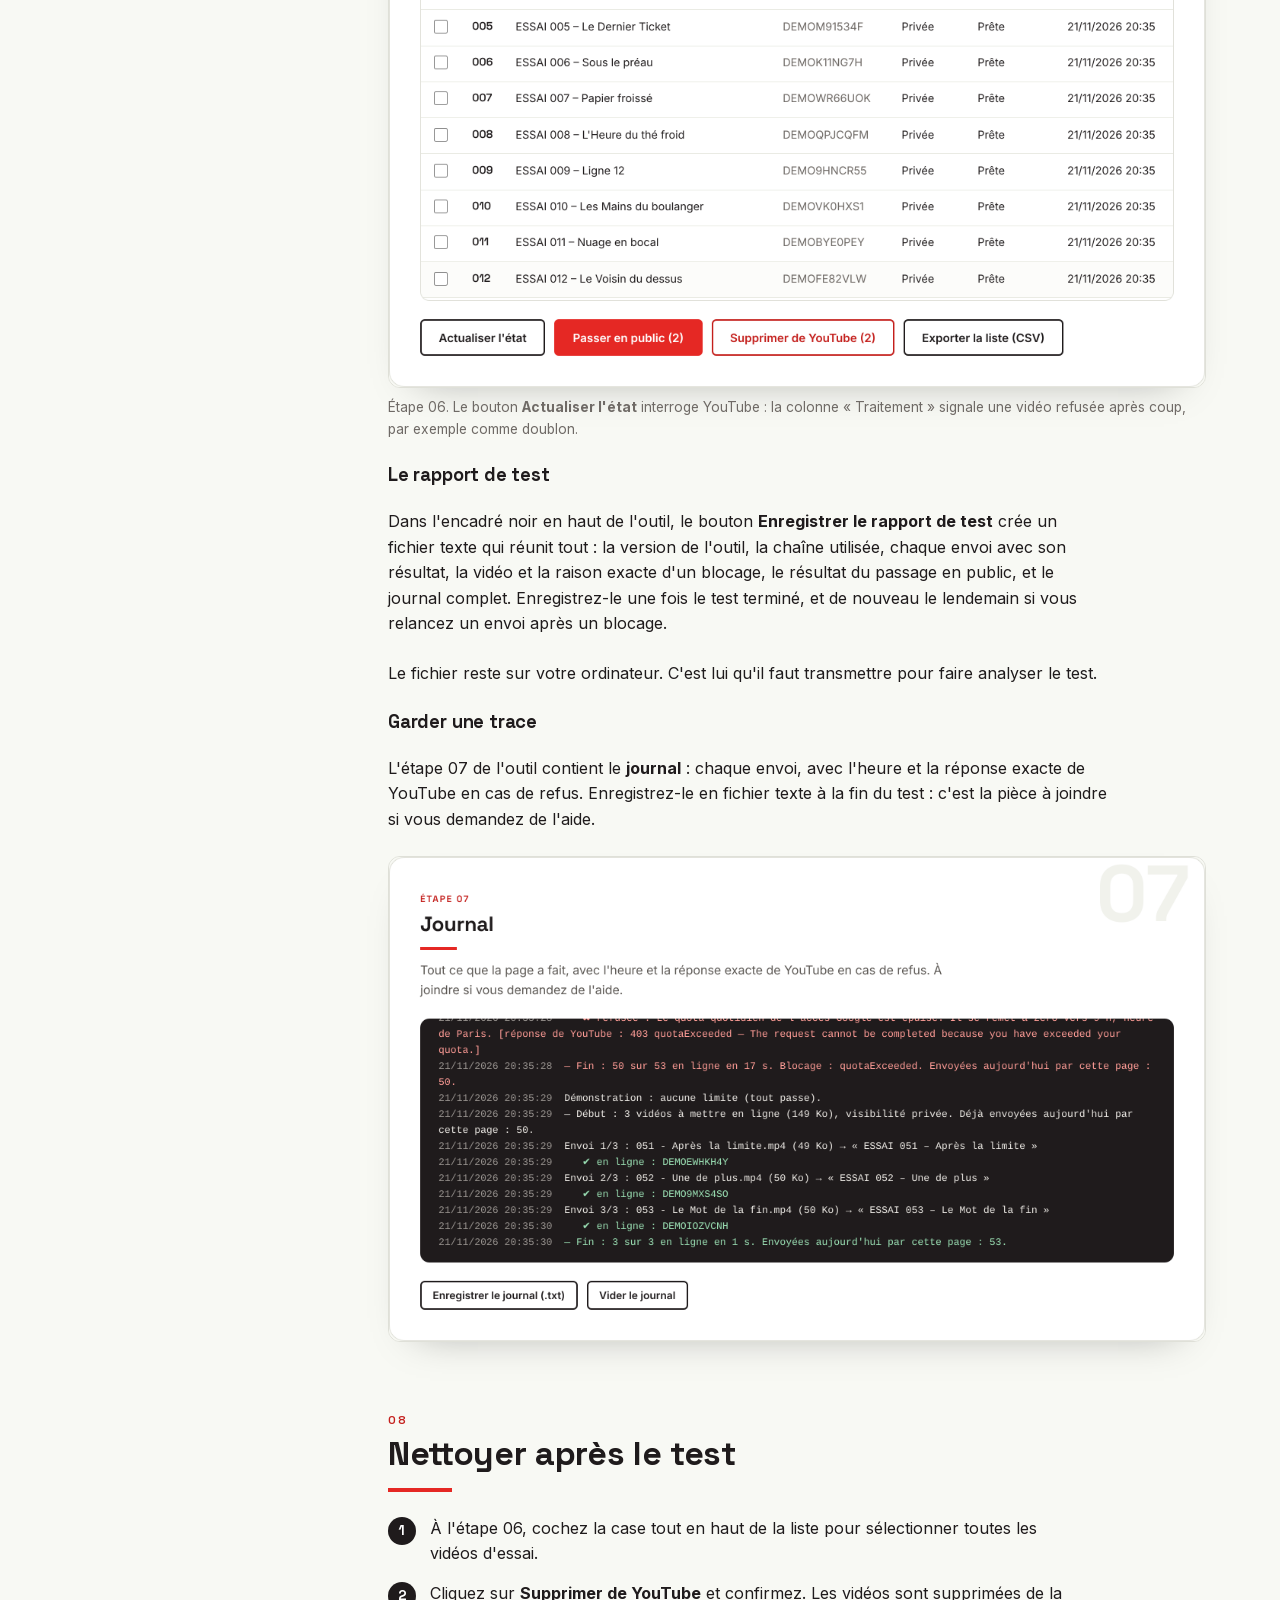
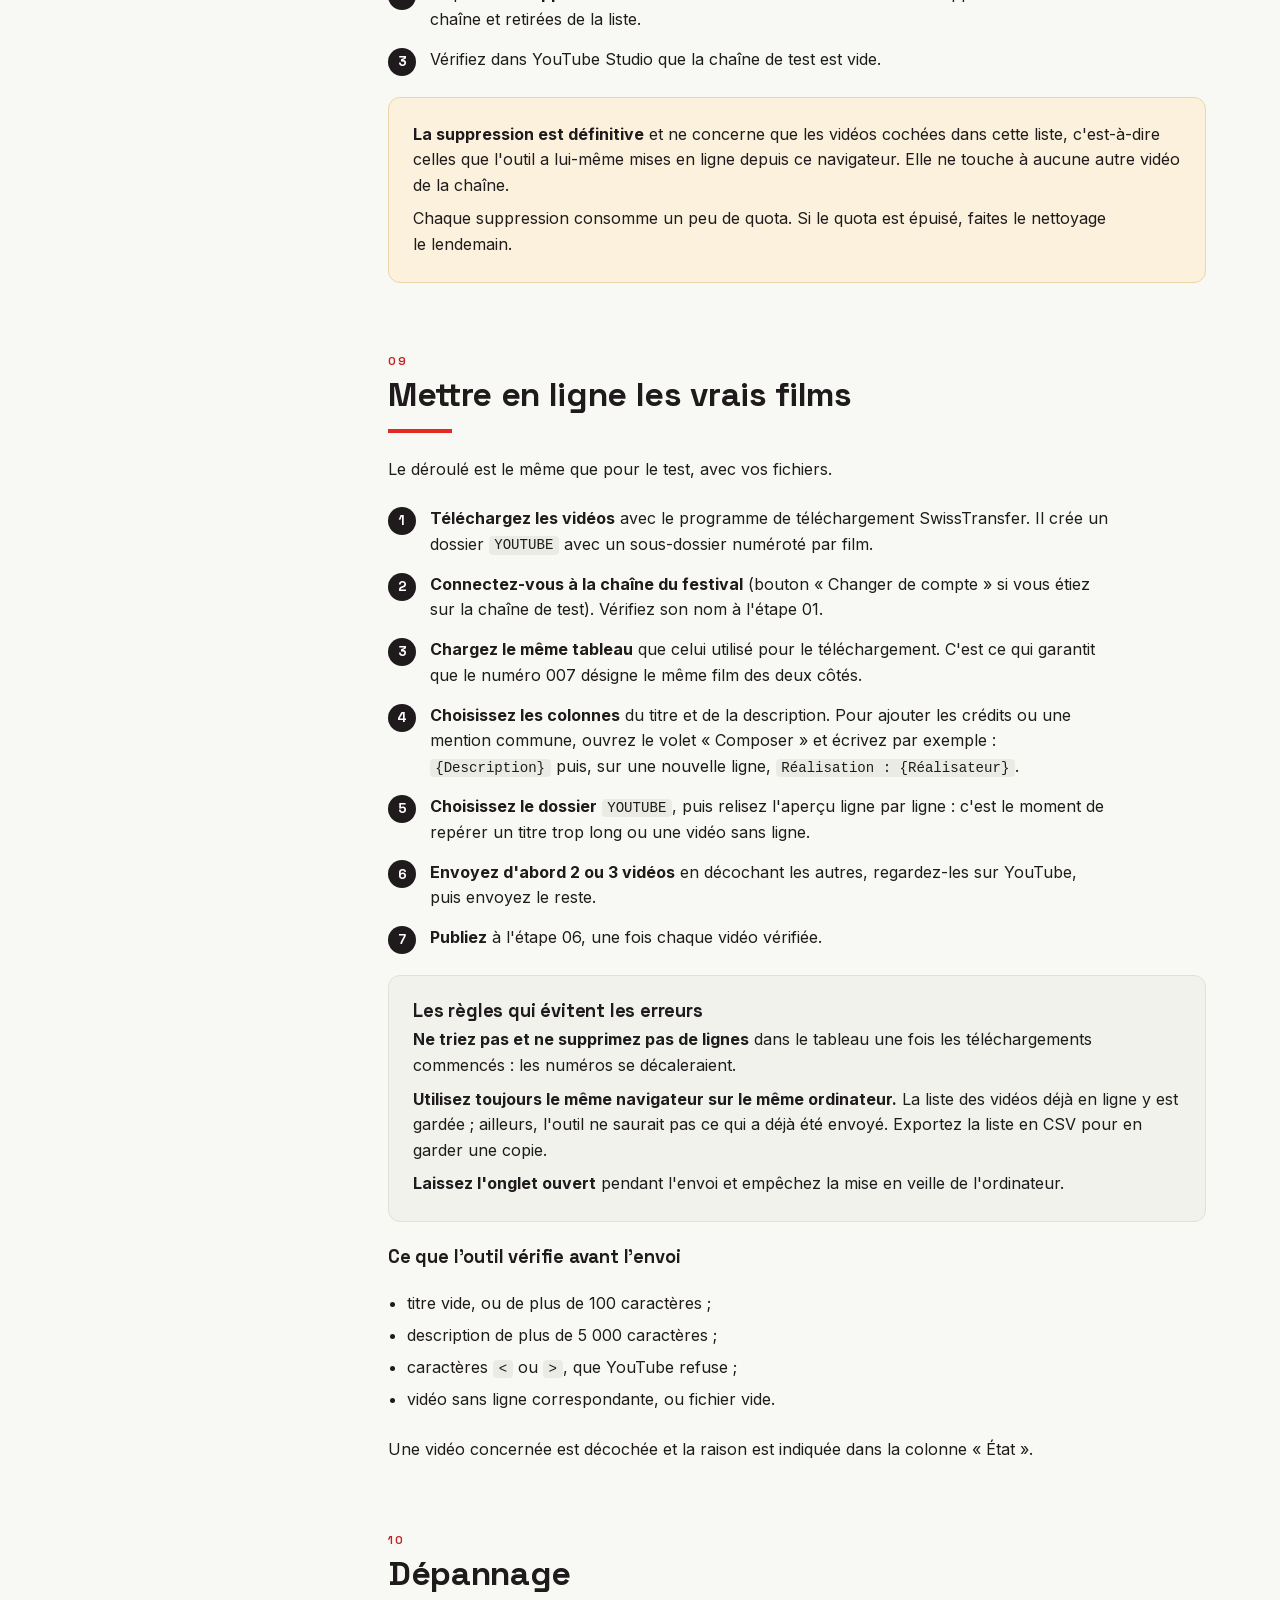
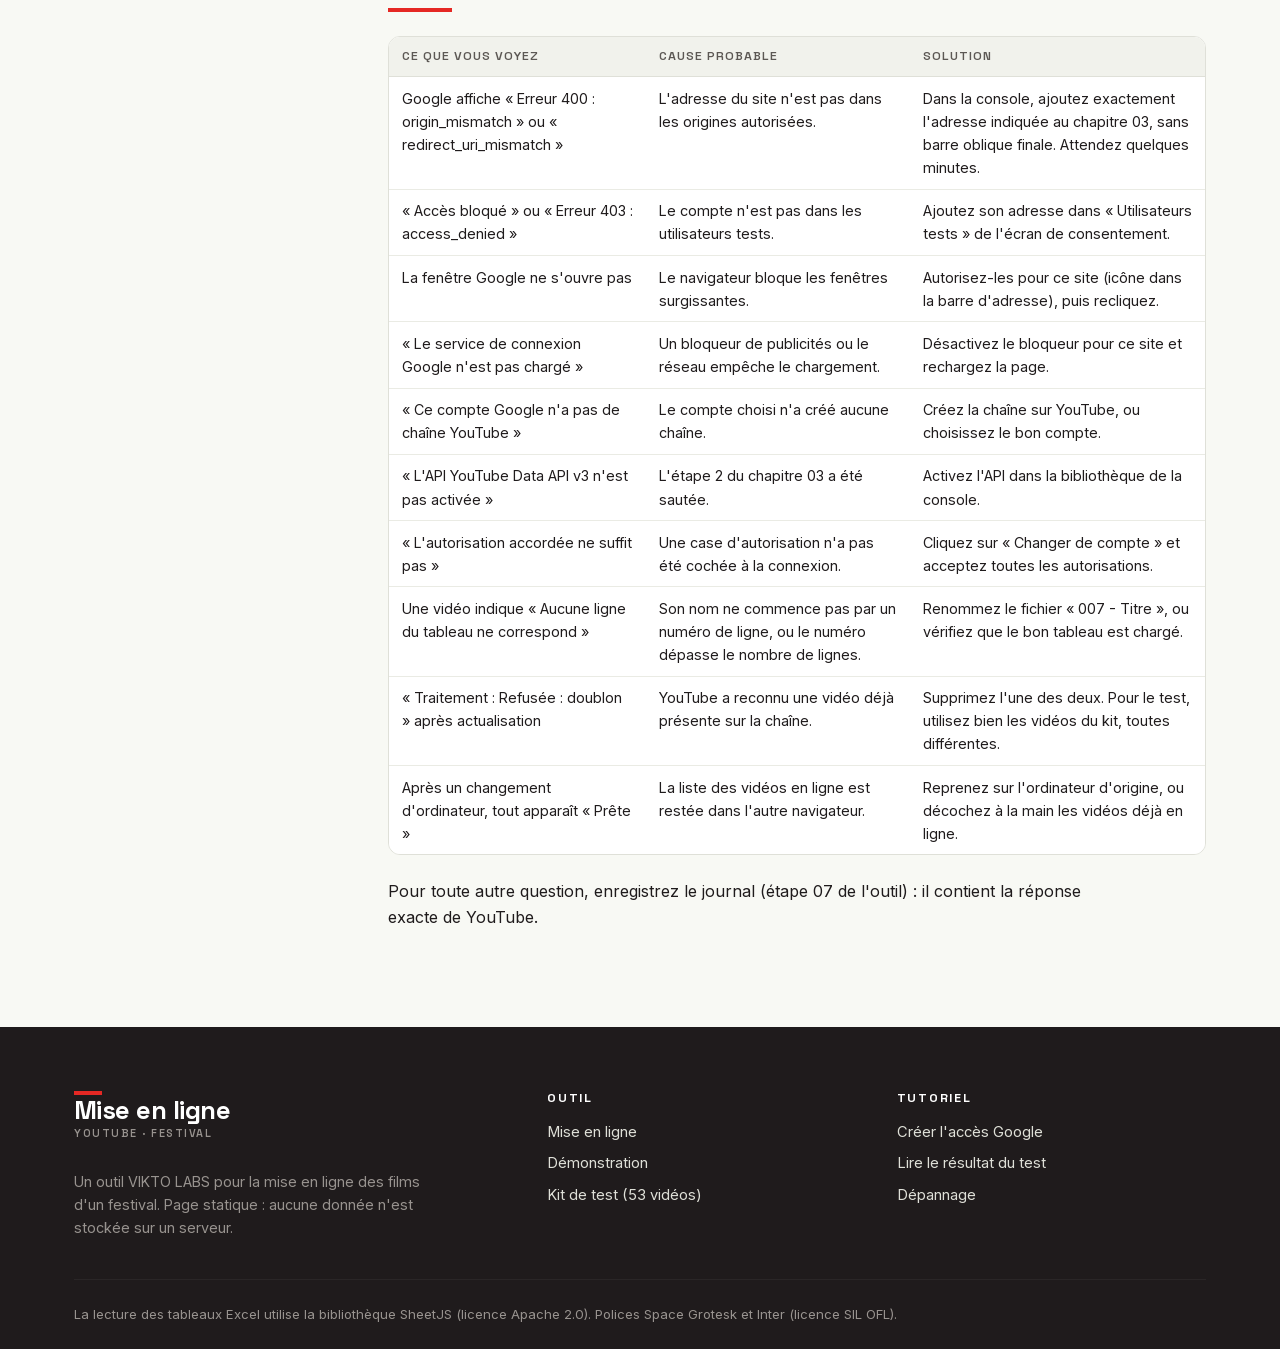
==== commit 1e9944be: "Version bêta : encadré de test des 53 vidéos et rapport de test - Encadré « Test des 53 vidéos » en " ====
--- a/tutoriel.html
+++ b/tutoriel.html
@@ -17,6 +17,7 @@
   <div class="header-inner">
     <a href="index.html" class="logo-slot" aria-label="Mise en ligne YouTube — accueil">
       <span class="wordmark">Mise en ligne<span class="wordmark-dot" aria-hidden="true"></span><small>YouTube · festival</small></span>
+      <span class="badge-beta" title="Version en cours de test">Bêta</span>
     </a>
     <nav class="main-nav" aria-label="Navigation principale">
       <ul class="nav-links">
@@ -177,9 +178,14 @@
             <li><strong>Étape 02 :</strong> cliquez sur <strong>Choisir le tableau…</strong> et prenez <code>films-test.xlsx</code>. L'outil reconnaît seul les colonnes du titre, de la description et des mots-clés.</li>
             <li><strong>Étape 03 :</strong> cliquez sur <strong>Choisir un dossier…</strong> et prenez le dossier <code>YOUTUBE</code> du kit. Le navigateur demande de confirmer l'envoi de 53 fichiers à la page : acceptez.</li>
             <li><strong>Étape 04 :</strong> laissez la visibilité sur <strong>Privée</strong>.</li>
+            <li><strong>Encadré noir « Test des 53 vidéos »</strong>, en haut de la page : cochez la case qui confirme que la chaîne connectée est votre chaîne de test. Tant qu'elle n'est pas cochée, l'outil refuse d'envoyer le kit : c'est une sécurité pour ne pas envoyer 53 vidéos factices sur la chaîne du festival.</li>
             <li><strong>Étape 05 :</strong> vérifiez que l'aperçu annonce « 53 vidéos reliées », puis cliquez sur <strong>Mettre en ligne 53 vidéos</strong>.</li>
             <li>Laissez l'onglet ouvert jusqu'au bilan. Avec des vidéos aussi légères, comptez quelques minutes.</li>
           </ol>
+          <figure>
+            <img src="assets/tuto/11-encadre-test.png" alt="Encadré noir du test : six étapes, dont un blocage signalé à la vidéo 051" loading="lazy" width="2144" height="1370">
+            <figcaption>L'encadré bêta suit le test tout seul : ce qui est fait est coché en vert, un blocage est signalé en rouge (capture faite en démonstration).</figcaption>
+          </figure>
           <figure>
             <img src="assets/tuto/03-tableau.png" alt="Étape 02 : le tableau chargé, les trois colonnes reconnues et le modèle de description" loading="lazy" width="2144" height="1738">
             <figcaption>Étape 02. Le volet « Composer » permet d'ajouter un texte commun à toutes les descriptions.</figcaption>
@@ -227,6 +233,10 @@
             <img src="assets/tuto/09-publication.png" alt="Étape 06 : la liste des vidéos mises en ligne, avec les boutons Passer en public et Supprimer de YouTube" loading="lazy" width="2144" height="1890">
             <figcaption>Étape 06. Le bouton <strong>Actualiser l'état</strong> interroge YouTube : la colonne « Traitement » signale une vidéo refusée après coup, par exemple comme doublon.</figcaption>
           </figure>
+
+          <h3>Le rapport de test</h3>
+          <p>Dans l'encadré noir en haut de l'outil, le bouton <strong>Enregistrer le rapport de test</strong> crée un fichier texte qui réunit tout : la version de l'outil, la chaîne utilisée, chaque envoi avec son résultat, la vidéo et la raison exacte d'un blocage, le résultat du passage en public, et le journal complet. Enregistrez-le une fois le test terminé, et de nouveau le lendemain si vous relancez un envoi après un blocage.</p>
+          <p>Le fichier reste sur votre ordinateur. C'est lui qu'il faut transmettre pour faire analyser le test.</p>
 
           <h3>Garder une trace</h3>
           <p>L'étape 07 de l'outil contient le <strong>journal</strong> : chaque envoi, avec l'heure et la réponse exacte de YouTube en cas de refus. Enregistrez-le en fichier texte à la fin du test : c'est la pièce à joindre si vous demandez de l'aide.</p>
--- a/assets/css/style.css
+++ b/assets/css/style.css
@@ -141,6 +141,31 @@
 .hero-facts { display: grid; grid-template-columns: repeat(auto-fit, minmax(220px, 1fr)); gap: var(--space-sm); margin-top: var(--space-lg); padding: 0; list-style: none; }
 .hero-facts li { border-top: 2px solid var(--color-black); padding-top: 0.8rem; font-size: 0.95rem; color: var(--color-gray-600); }
 .hero-facts strong { display: block; font-family: var(--font-heading); font-size: 1.02rem; color: var(--color-black); margin-bottom: 0.15rem; }
+
+/* ---- Version bêta : encadré du test des 53 vidéos ---- */
+.badge-beta { display: inline-block; font-family: var(--font-heading); font-weight: 700; font-size: 0.68rem; letter-spacing: 0.14em;
+  text-transform: uppercase; color: var(--color-white); background: var(--color-red); padding: 0.2rem 0.55rem; border-radius: 4px; }
+.beta { background: var(--color-black); color: var(--color-white); border-radius: var(--radius-lg); padding: var(--space-lg); margin-bottom: var(--space-md); }
+.beta-head { max-width: 70ch; margin-bottom: var(--space-md); }
+.beta-head h2 { font-size: clamp(1.5rem, 3vw, 2rem); margin: 0.7rem 0 0.6rem; }
+.beta-head p { color: var(--color-gray-200); }
+.checklist { list-style: none; margin: 0; padding: 0; display: grid; grid-template-columns: repeat(auto-fit, minmax(300px, 1fr)); gap: 0.75rem; }
+.checklist li { display: grid; grid-template-columns: 2rem 1fr; gap: 0.2rem 0.75rem; align-items: start; background: #2A2627; border: 1px solid #3A3536;
+  border-radius: var(--radius-md); padding: 0.9rem 1rem; }
+.checklist .mark { grid-row: span 2; width: 2rem; height: 2rem; border-radius: 50%; display: grid; place-items: center; font-family: var(--font-heading);
+  font-weight: 700; font-size: 0.9rem; background: transparent; border: 2px solid #6A6465; color: var(--color-gray-200); }
+.checklist li.is-done .mark { background: #2F9E5C; border-color: #2F9E5C; color: var(--color-white); }
+.checklist li.is-bad .mark { background: var(--color-red); border-color: var(--color-red); color: var(--color-white); }
+.checklist strong { font-family: var(--font-heading); font-size: 1rem; }
+.checklist span.detail { font-size: 0.88rem; color: var(--color-gray-200); }
+.confirm { display: flex; gap: 0.7rem; align-items: flex-start; margin-top: var(--space-md); font-weight: 400; font-size: 0.95rem; cursor: pointer; }
+.confirm input { margin-top: 0.2rem; flex: none; }
+.confirm .hint { color: var(--color-gray-200); }
+.beta .btn-outline { border-color: var(--color-white); color: var(--color-white); }
+.beta .btn-outline:hover:not(:disabled) { background: var(--color-white); color: var(--color-black); }
+.beta .btn-dark { background: var(--color-white); color: var(--color-black); }
+.beta .btn-dark:hover:not(:disabled) { background: var(--color-gray-100); }
+.logo-slot .badge-beta { align-self: flex-start; margin-top: 0.35rem; }
 
 /* ---- Étapes (cartes) ---- */
 .steps { display: grid; gap: var(--space-md); padding-bottom: var(--space-2xl); }
@@ -307,6 +332,8 @@
   .nav-links { gap: var(--space-sm); }
   .hero { padding-top: var(--space-lg); }
   .step { padding: var(--space-md); border-radius: var(--radius-md); }
+  .beta { padding: var(--space-md); border-radius: var(--radius-md); }
+  .checklist { grid-template-columns: 1fr; }
   .step::before { font-size: 4.5rem; }
   .btn { width: 100%; }
   .actions .note { flex-basis: 100%; }
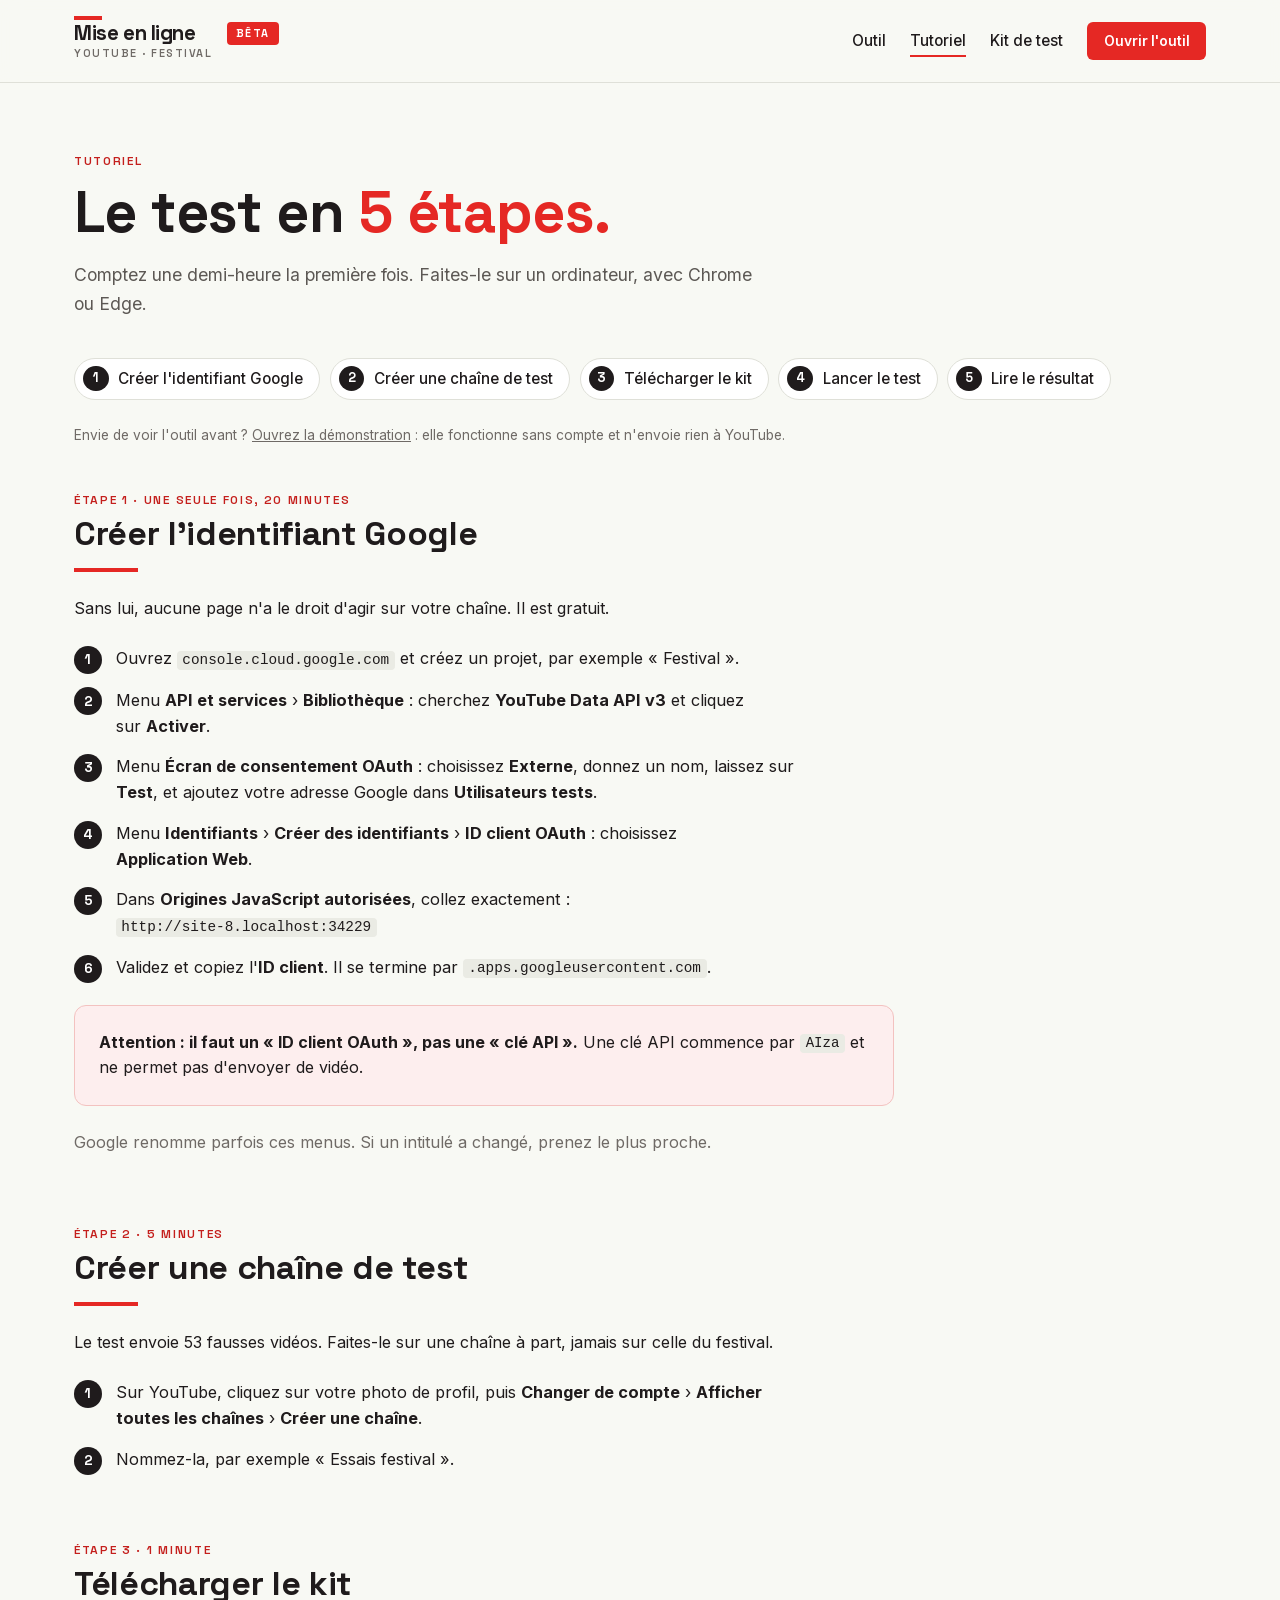
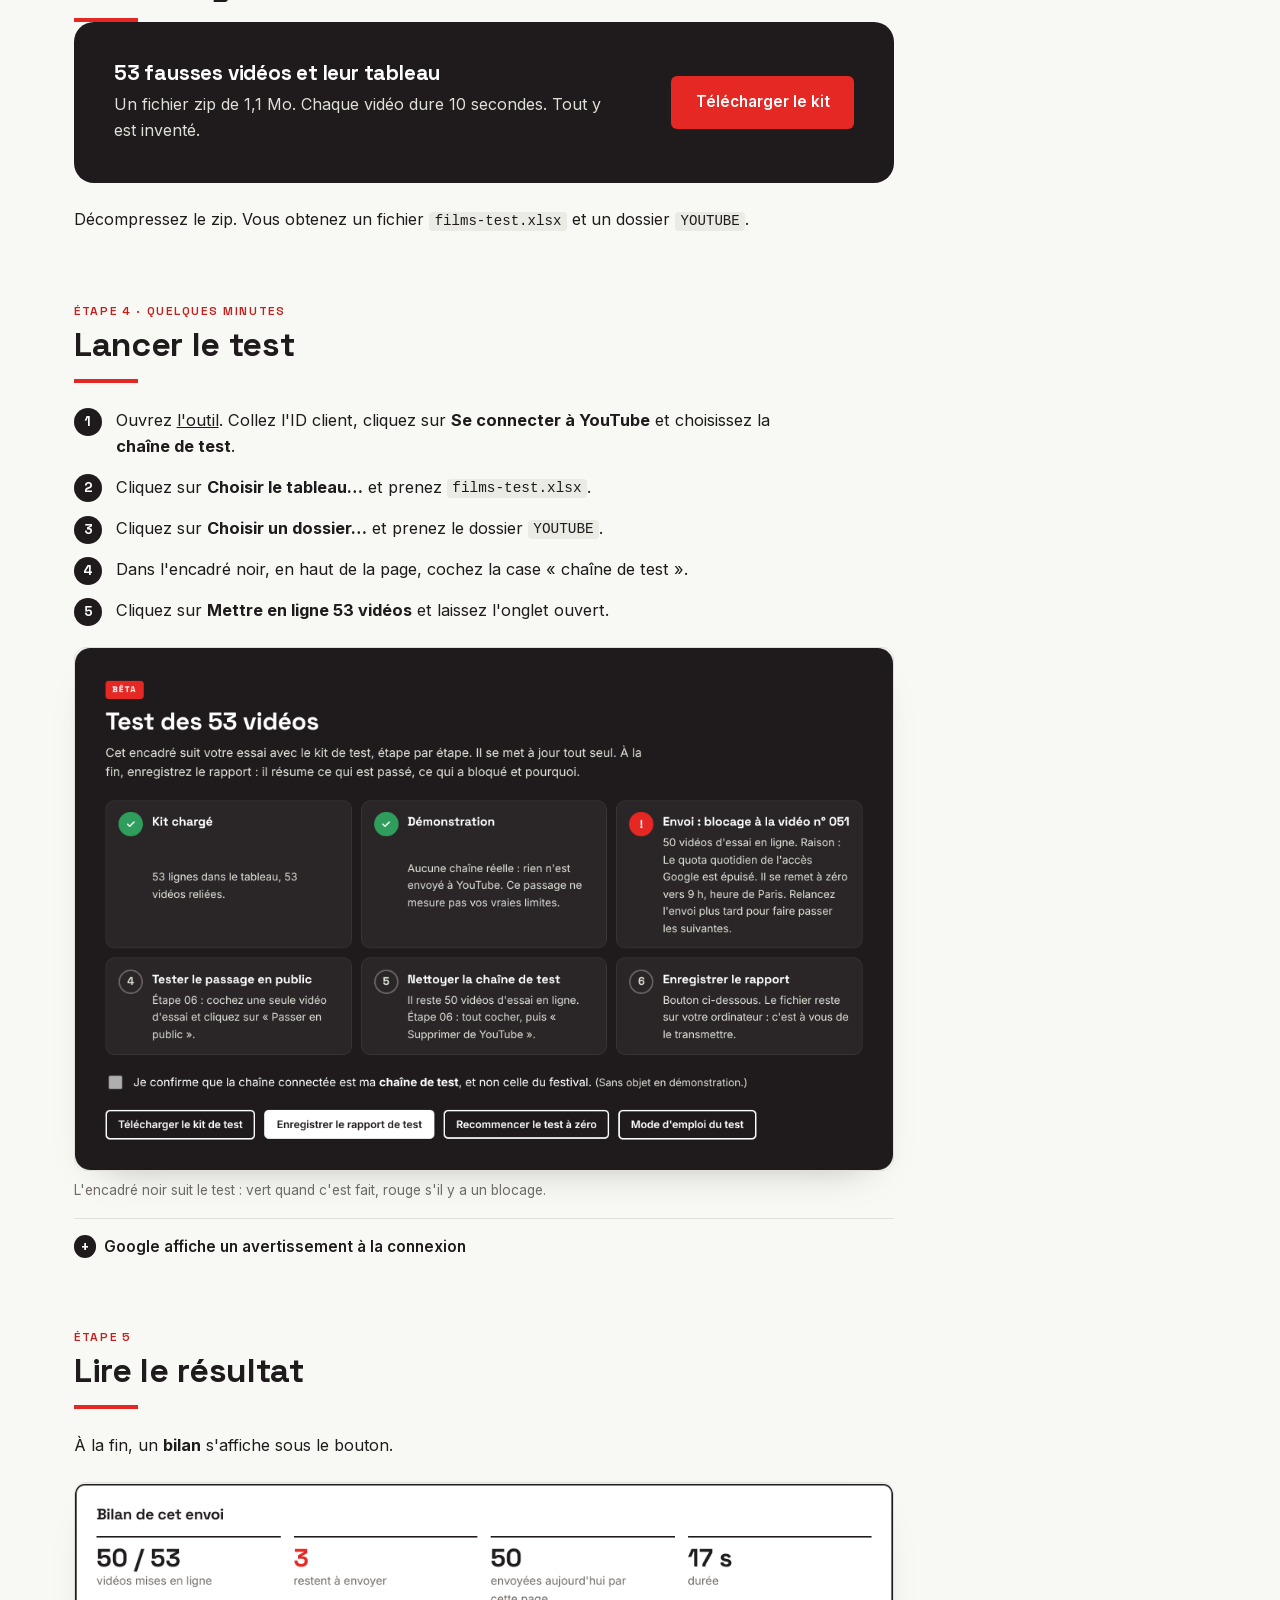
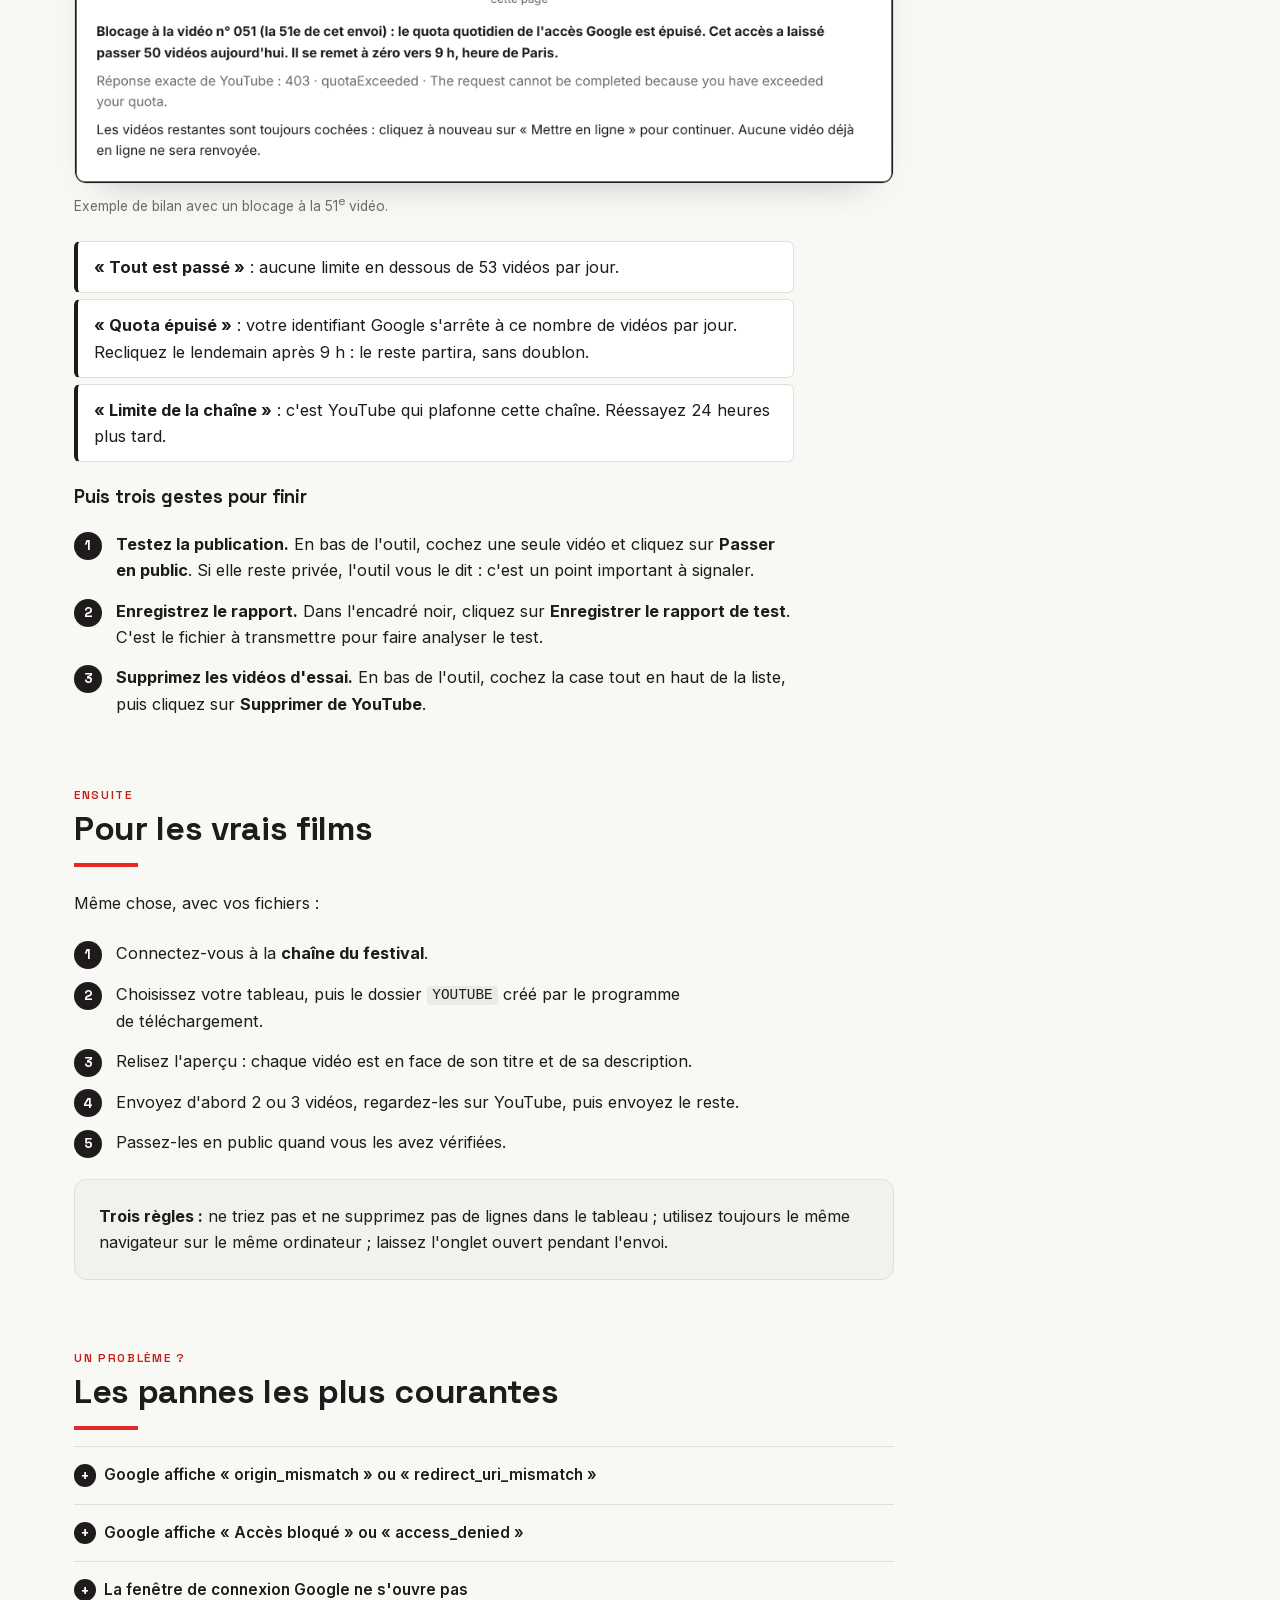
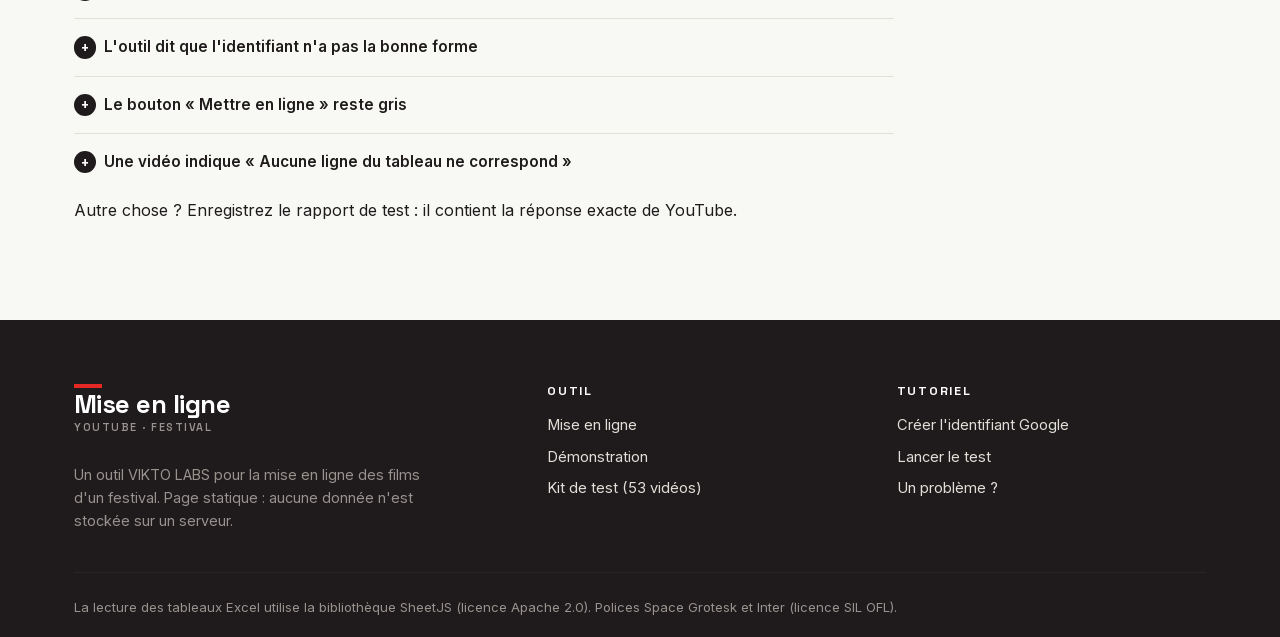
==== commit 2fcc3cd2: "Simplifie le tutoriel : le test en 5 étapes Le tutoriel passe de dix chapitres à cinq étapes courtes" ====
--- a/tutoriel.html
+++ b/tutoriel.html
@@ -3,8 +3,8 @@
 <head>
 <meta charset="utf-8">
 <meta name="viewport" content="width=device-width, initial-scale=1">
-<title>Tutoriel — Mise en ligne YouTube du festival — VIKTO LABS</title>
-<meta name="description" content="Tutoriel pas à pas : créer l'accès Google, tester avec 53 vidéos factices, lire le résultat, puis mettre en ligne les vrais films.">
+<title>Tutoriel — Mise en ligne YouTube du festival</title>
+<meta name="description" content="Tutoriel en 5 étapes : créer l'accès Google, tester avec 53 vidéos factices, lire le résultat.">
 <meta name="robots" content="noindex">
 <link rel="icon" type="image/svg+xml" href="assets/images/icone.svg">
 <link rel="stylesheet" href="assets/css/fonts.css">
@@ -33,285 +33,149 @@
 <main id="contenu">
   <div class="container">
     <section class="hero">
-      <span class="eyebrow">Tutoriel pas à pas</span>
-      <h1>De l'essai à blanc <span class="accent">aux vrais films.</span></h1>
-      <p class="lead">Ce tutoriel suit l'ordre dans lequel faire les choses : s'exercer sans risque, créer l'accès Google, tester avec 53 vidéos factices pour connaître vos limites, puis mettre en ligne les films du festival.</p>
-      <div class="actions">
-        <a href="index.html?demo=1" class="btn btn-dark btn-arrow">Essayer tout de suite en démonstration</a>
-        <a href="#kit" class="btn btn-outline">Télécharger le kit de test</a>
-      </div>
+      <span class="eyebrow">Tutoriel</span>
+      <h1>Le test en <span class="accent">5 étapes.</span></h1>
+      <p class="lead">Comptez une demi-heure la première fois. Faites-le sur un ordinateur, avec Chrome ou Edge.</p>
+      <ol class="sommaire">
+        <li><a href="#acces">Créer l'identifiant Google</a></li>
+        <li><a href="#chaine">Créer une chaîne de test</a></li>
+        <li><a href="#kit">Télécharger le kit</a></li>
+        <li><a href="#test">Lancer le test</a></li>
+        <li><a href="#resultats">Lire le résultat</a></li>
+      </ol>
+      <p class="hint" style="margin-top: var(--space-md)">Envie de voir l'outil avant ? <a href="index.html?demo=1">Ouvrez la démonstration</a> : elle fonctionne sans compte et n'envoie rien à YouTube.</p>
     </section>
 
-    <div class="tuto-layout">
-      <nav class="toc" aria-label="Sommaire">
-        <ol>
-          <li><a href="#apercu">Vue d'ensemble</a></li>
-          <li><a href="#demonstration">S'exercer en démonstration</a></li>
-          <li><a href="#acces">Créer l'accès Google</a></li>
-          <li><a href="#chaine">Préparer une chaîne de test</a></li>
-          <li><a href="#kit">Le kit de test</a></li>
-          <li><a href="#test">Faire le test des 53 vidéos</a></li>
-          <li><a href="#resultats">Lire le résultat</a></li>
-          <li><a href="#nettoyage">Nettoyer après le test</a></li>
-          <li><a href="#films">Mettre en ligne les vrais films</a></li>
-          <li><a href="#depannage">Dépannage</a></li>
-        </ol>
-      </nav>
-
-      <div class="tuto">
-
-        <section class="tuto-section" id="apercu">
-          <span class="eyebrow">01</span>
-          <h2>Vue d'ensemble</h2>
-          <p>L'outil est une simple page web. Vous lui donnez deux choses qui sont sur votre ordinateur : le tableau des films (Excel) et le dossier des vidéos. Il relie chaque vidéo à sa ligne du tableau, vous montre le résultat, puis envoie les vidéos sur votre chaîne YouTube avec le bon titre et la bonne description.</p>
-          <ul>
-            <li><strong>Vos fichiers ne passent par aucun serveur intermédiaire.</strong> Ils vont directement de votre navigateur à YouTube.</li>
-            <li><strong>Les vidéos arrivent en privé.</strong> Vous les regardez, puis vous les rendez publiques d'un clic.</li>
-            <li><strong>Rien n'est envoyé deux fois.</strong> Après une coupure ou un blocage, l'envoi reprend où il s'était arrêté.</li>
-          </ul>
-          <div class="callout">
-            <h3>Ce qu'il vous faut</h3>
-            <p>Un ordinateur avec Chrome ou Edge, le compte Google de la chaîne, et un « identifiant client » Google à créer une seule fois (chapitre 03). Pour simplement découvrir l'outil, rien de tout cela n'est nécessaire : passez au chapitre 02.</p>
+    <div class="tuto tuto-simple">
+
+      <section class="tuto-section" id="acces">
+        <span class="eyebrow">Étape 1 · une seule fois, 20 minutes</span>
+        <h2>Créer l'identifiant Google</h2>
+        <p>Sans lui, aucune page n'a le droit d'agir sur votre chaîne. Il est gratuit.</p>
+        <ol class="numbered">
+          <li>Ouvrez <code>console.cloud.google.com</code> et créez un projet, par exemple « Festival ».</li>
+          <li>Menu <strong>API et services</strong> › <strong>Bibliothèque</strong> : cherchez <strong>YouTube Data API v3</strong> et cliquez sur <strong>Activer</strong>.</li>
+          <li>Menu <strong>Écran de consentement OAuth</strong> : choisissez <strong>Externe</strong>, donnez un nom, laissez sur <strong>Test</strong>, et ajoutez votre adresse Google dans <strong>Utilisateurs tests</strong>.</li>
+          <li>Menu <strong>Identifiants</strong> › <strong>Créer des identifiants</strong> › <strong>ID client OAuth</strong> : choisissez <strong>Application Web</strong>.</li>
+          <li>Dans <strong>Origines JavaScript autorisées</strong>, collez exactement : <code id="origine">https://viktor-guignard.github.io</code></li>
+          <li>Validez et copiez l'<strong>ID client</strong>. Il se termine par <code>.apps.googleusercontent.com</code>.</li>
+        </ol>
+        <div class="callout is-red">
+          <p><strong>Attention : il faut un « ID client OAuth », pas une « clé API ».</strong> Une clé API commence par <code>AIza</code> et ne permet pas d'envoyer de vidéo.</p>
+        </div>
+        <p class="muted">Google renomme parfois ces menus. Si un intitulé a changé, prenez le plus proche.</p>
+      </section>
+
+      <section class="tuto-section" id="chaine">
+        <span class="eyebrow">Étape 2 · 5 minutes</span>
+        <h2>Créer une chaîne de test</h2>
+        <p>Le test envoie 53 fausses vidéos. Faites-le sur une chaîne à part, jamais sur celle du festival.</p>
+        <ol class="numbered">
+          <li>Sur YouTube, cliquez sur votre photo de profil, puis <strong>Changer de compte</strong> › <strong>Afficher toutes les chaînes</strong> › <strong>Créer une chaîne</strong>.</li>
+          <li>Nommez-la, par exemple « Essais festival ».</li>
+        </ol>
+      </section>
+
+      <section class="tuto-section" id="kit">
+        <span class="eyebrow">Étape 3 · 1 minute</span>
+        <h2>Télécharger le kit</h2>
+        <div class="kit-card">
+          <div>
+            <h3>53 fausses vidéos et leur tableau</h3>
+            <p>Un fichier zip de 1,1 Mo. Chaque vidéo dure 10 secondes. Tout y est inventé.</p>
           </div>
-        </section>
-
-        <section class="tuto-section" id="demonstration">
-          <span class="eyebrow">02</span>
-          <h2>S'exercer en démonstration</h2>
-          <p>Le mode démonstration remplace YouTube par un faux, qui vit dans la page. Rien ne sort de votre ordinateur et aucun compte n'est nécessaire. C'est le bon moyen de comprendre l'outil en deux minutes.</p>
-          <ol class="numbered">
-            <li>Ouvrez <a href="index.html?demo=1">l'outil en démonstration</a>, ou cliquez sur <strong>Essayer en démonstration</strong> à l'étape 01 de l'outil. Un bandeau noir apparaît en haut de la page.</li>
-            <li>À l'étape 02, cliquez sur <strong>Charger les 53 vidéos d'exemple</strong>. Le tableau et 53 fausses vidéos se chargent d'un coup.</li>
-            <li>Dans le bandeau noir, choisissez ce que vous voulez voir : <em>aucune limite</em>, <em>quota épuisé après 50 vidéos</em>, <em>limite de la chaîne</em>, ou <em>vidéos bloquées en privé</em>.</li>
-            <li>Cliquez sur <strong>Mettre en ligne</strong> et observez le bilan.</li>
-          </ol>
-          <figure>
-            <img src="assets/tuto/02-demonstration.png" alt="Bandeau noir du mode démonstration, avec le choix de la limite à simuler" loading="lazy" width="2240" height="196">
-            <figcaption>Le bandeau du mode démonstration. Tant qu'il est affiché, rien n'est envoyé à YouTube.</figcaption>
-          </figure>
-          <div class="callout is-warn">
-            <p><strong>La démonstration ne mesure rien.</strong> Les limites qu'elle affiche sont celles que vous choisissez dans le bandeau. Pour connaître vos vraies limites, il faut le test réel des chapitres 05 à 07.</p>
-          </div>
-        </section>
-
-        <section class="tuto-section" id="acces">
-          <span class="eyebrow">03</span>
-          <h2>Créer l'accès Google</h2>
-          <p>Aucune page n'a le droit d'agir sur une chaîne YouTube sans un « identifiant client OAuth », créé gratuitement dans la console Google Cloud. C'est à faire une seule fois et cela prend une vingtaine de minutes.</p>
-          <div class="callout is-red">
-            <h3>Un identifiant client, pas une clé API</h3>
-            <p>Google propose aussi des « clés API », qui commencent par <code>AIza</code>. Elles servent à lire des informations publiques et ne permettent pas d'envoyer une vidéo. Ce qu'il vous faut se termine par <code>.apps.googleusercontent.com</code>. L'outil refuse une clé API et vous l'explique.</p>
-          </div>
-          <p class="muted">Google renomme régulièrement les menus de sa console. Si un intitulé ci-dessous a changé, cherchez le plus proche.</p>
-          <ol class="numbered">
-            <li>Allez sur <code>console.cloud.google.com</code> avec le compte Google de la chaîne, et créez un projet (par exemple « Festival »).</li>
-            <li>Menu <strong>API et services</strong>, puis <strong>Bibliothèque</strong> : cherchez <strong>YouTube Data API v3</strong> et cliquez sur <strong>Activer</strong>.</li>
-            <li>Menu <strong>Écran de consentement OAuth</strong> (ou « Google Auth Platform ») :
-              <ul>
-                <li>type d'utilisateurs : <strong>Externe</strong> ;</li>
-                <li>nom de l'application et adresses e-mail : les vôtres ;</li>
-                <li>état de publication : laissez sur <strong>Test</strong> ;</li>
-                <li>dans <strong>Utilisateurs tests</strong>, ajoutez l'adresse de chaque compte Google qui utilisera l'outil (celui de la chaîne de test et celui de la chaîne du festival).</li>
-              </ul>
-            </li>
-            <li>Menu <strong>Identifiants</strong> (ou « Clients »), puis <strong>Créer des identifiants</strong> et <strong>ID client OAuth</strong> :
-              <ul>
-                <li>type d'application : <strong>Application Web</strong> ;</li>
-                <li>dans <strong>Origines JavaScript autorisées</strong>, ajoutez l'adresse du site, sans rien après le nom de domaine et sans barre oblique finale. Pour cette page : <code id="origine">https://viktor-guignard.github.io</code></li>
-              </ul>
-            </li>
-            <li>Validez, puis copiez l'<strong>ID client</strong>. Vous n'avez pas besoin du « code secret » affiché à côté.</li>
-            <li>Dans l'outil, collez l'ID client à l'étape 01 et cliquez sur <strong>Se connecter à YouTube</strong>.</li>
-          </ol>
-          <figure>
-            <img src="assets/tuto/01-connexion.png" alt="Étape 01 de l'outil : le champ de l'identifiant client et le bouton de connexion" loading="lazy" width="2144" height="862">
-            <figcaption>L'identifiant client est retenu dans le navigateur : vous ne le collez qu'une fois.</figcaption>
-          </figure>
-          <h3>Au moment de la connexion</h3>
-          <ul>
-            <li>Google affiche « Google n'a pas validé cette application ». C'est normal pour un accès en mode Test : cliquez sur <strong>Paramètres avancés</strong>, puis sur <strong>Accéder à…</strong></li>
-            <li>Acceptez les deux autorisations demandées (gérer vos vidéos YouTube). Sans elles, l'envoi sera refusé.</li>
-            <li>Si le compte gère plusieurs chaînes, Google vous demande laquelle utiliser : choisissez bien la chaîne voulue. Son nom s'affiche ensuite à l'étape 01.</li>
-          </ul>
-        </section>
-
-        <section class="tuto-section" id="chaine">
-          <span class="eyebrow">04</span>
-          <h2>Préparer une chaîne de test</h2>
-          <p>Le test envoie 53 vidéos factices. Faites-le sur une chaîne à part, pour ne rien risquer sur celle du festival.</p>
-          <ol class="numbered">
-            <li>Sur YouTube, connecté à votre compte, ouvrez le menu de votre photo de profil, puis <strong>Changer de compte</strong> et <strong>Afficher toutes les chaînes</strong>. Cliquez sur <strong>Créer une chaîne</strong> et nommez-la, par exemple « Essais festival ».</li>
-            <li>Vérifiez que l'adresse du compte Google de cette chaîne figure bien dans les <strong>Utilisateurs tests</strong> du chapitre 03.</li>
-            <li>Dans l'outil, cliquez sur <strong>Se connecter à YouTube</strong> et choisissez cette chaîne de test. Vérifiez son nom à l'étape 01 avant d'aller plus loin.</li>
-          </ol>
-          <div class="callout">
-            <h3>Ce que le test sur une chaîne à part mesure, et ce qu'il ne mesure pas</h3>
-            <p><strong>Il mesure</strong> le quota de votre accès Google, qui est le même quelle que soit la chaîne, et il vérifie que tout l'outil fonctionne en réel.</p>
-            <p><strong>Il ne mesure pas</strong> la limite quotidienne propre à la chaîne du festival : YouTube en fixe une par chaîne, selon son ancienneté, sans publier le chiffre. Une chaîne toute neuve a souvent une limite plus basse qu'une chaîne ancienne.</p>
-          </div>
-        </section>
-
-        <section class="tuto-section" id="kit">
-          <span class="eyebrow">05</span>
-          <h2>Le kit de test</h2>
-          <div class="kit-card">
-            <div>
-              <h3>53 vidéos factices et leur tableau</h3>
-              <p>Un fichier zip de 1,1 Mo. Tout y est fictif : titres, réalisateurs, adresses et liens. Chaque vidéo dure 10 secondes et affiche son numéro.</p>
-            </div>
-            <a href="kit-test/kit-test-53-videos.zip" class="btn btn-primary" download>Télécharger le kit</a>
-          </div>
-          <ul>
-            <li><code>films-test.xlsx</code> : le tableau, 53 lignes. Les titres commencent par « ESSAI 001 », « ESSAI 002 »… pour être reconnaissables sur la chaîne.</li>
-            <li><code>YOUTUBE</code> : 53 sous-dossiers numérotés, avec une vidéo dans chacun, rangés exactement comme le fait le programme de téléchargement.</li>
-          </ul>
-          <p><strong>Pourquoi 53 et pas 50 ?</strong> Pour voir ce qui se passe juste après un éventuel seuil à 50 : si un blocage tombe à la 51<sup>e</sup>, vous le verrez, et vous verrez aussi comment les trois dernières passent ensuite.</p>
-          <p><strong>Pourquoi les vidéos sont-elles toutes différentes ?</strong> YouTube refuse les doublons sur une même chaîne. Avec 53 vidéos identiques, les refus auraient faussé le test. Chaque vidéo a donc sa couleur et son numéro à l'écran.</p>
-        </section>
-
-        <section class="tuto-section" id="test">
-          <span class="eyebrow">06</span>
-          <h2>Faire le test des 53 vidéos</h2>
-          <ol class="numbered">
-            <li>Décompressez le kit sur votre ordinateur.</li>
-            <li>Ouvrez <a href="index.html">l'outil</a> et connectez-vous à la <strong>chaîne de test</strong>.</li>
-            <li><strong>Étape 02 :</strong> cliquez sur <strong>Choisir le tableau…</strong> et prenez <code>films-test.xlsx</code>. L'outil reconnaît seul les colonnes du titre, de la description et des mots-clés.</li>
-            <li><strong>Étape 03 :</strong> cliquez sur <strong>Choisir un dossier…</strong> et prenez le dossier <code>YOUTUBE</code> du kit. Le navigateur demande de confirmer l'envoi de 53 fichiers à la page : acceptez.</li>
-            <li><strong>Étape 04 :</strong> laissez la visibilité sur <strong>Privée</strong>.</li>
-            <li><strong>Encadré noir « Test des 53 vidéos »</strong>, en haut de la page : cochez la case qui confirme que la chaîne connectée est votre chaîne de test. Tant qu'elle n'est pas cochée, l'outil refuse d'envoyer le kit : c'est une sécurité pour ne pas envoyer 53 vidéos factices sur la chaîne du festival.</li>
-            <li><strong>Étape 05 :</strong> vérifiez que l'aperçu annonce « 53 vidéos reliées », puis cliquez sur <strong>Mettre en ligne 53 vidéos</strong>.</li>
-            <li>Laissez l'onglet ouvert jusqu'au bilan. Avec des vidéos aussi légères, comptez quelques minutes.</li>
-          </ol>
-          <figure>
-            <img src="assets/tuto/11-encadre-test.png" alt="Encadré noir du test : six étapes, dont un blocage signalé à la vidéo 051" loading="lazy" width="2144" height="1370">
-            <figcaption>L'encadré bêta suit le test tout seul : ce qui est fait est coché en vert, un blocage est signalé en rouge (capture faite en démonstration).</figcaption>
-          </figure>
-          <figure>
-            <img src="assets/tuto/03-tableau.png" alt="Étape 02 : le tableau chargé, les trois colonnes reconnues et le modèle de description" loading="lazy" width="2144" height="1738">
-            <figcaption>Étape 02. Le volet « Composer » permet d'ajouter un texte commun à toutes les descriptions.</figcaption>
-          </figure>
-          <figure>
-            <img src="assets/tuto/06-apercu.png" alt="Étape 05 : l'aperçu des 53 vidéos avec leur titre et leur description" loading="lazy" width="2144" height="1760">
-            <figcaption>Étape 05. Chaque fichier est en face du titre et de la description qu'il recevra. Rien ne part avant le clic.</figcaption>
-          </figure>
-          <div class="callout">
-            <h3>Pendant l'envoi</h3>
-            <p>Au bout d'une heure environ, Google demande de se reconnecter : un bandeau apparaît en bas de la page, un clic suffit et l'envoi continue. Le bouton <strong>Arrêter après la vidéo en cours</strong> permet de s'interrompre proprement.</p>
-          </div>
-        </section>
-
-        <section class="tuto-section" id="resultats">
-          <span class="eyebrow">07</span>
-          <h2>Lire le résultat</h2>
-          <p>À la fin de l'envoi, un <strong>bilan</strong> s'affiche sous le bouton. Il donne le nombre de vidéos passées et, en cas de blocage, la vidéo concernée, la raison en clair et la réponse exacte de YouTube.</p>
-          <figure>
-            <img src="assets/tuto/07-bilan-blocage.png" alt="Bilan : 50 vidéos sur 53 mises en ligne, blocage à la vidéo 051, quota épuisé" loading="lazy" width="1980" height="726">
-            <figcaption>Exemple de bilan avec un blocage à la 51<sup>e</sup> vidéo (capture faite en démonstration).</figcaption>
-          </figure>
-          <div class="table-wrap">
-            <table>
-              <thead><tr><th>Ce que dit le bilan</th><th>Ce que cela signifie</th><th>Ce que vous faites</th></tr></thead>
-              <tbody>
-                <tr><td><strong>53 / 53</strong>, « Tout est passé »</td><td>Ni votre accès Google ni la chaîne de test n'ont de limite en dessous de 53 vidéos par jour.</td><td>Vous pourrez envoyer les films du festival en une journée, sous réserve de la limite propre à la chaîne du festival.</td></tr>
-                <tr><td><strong>Environ 6 / 53</strong>, « quota épuisé »</td><td>Votre accès Google compte encore un envoi au prix fort : une poignée de vidéos par jour.</td><td>Étalez les envois sur plusieurs jours, ou demandez une hausse de quota à Google depuis la console. Prévoyez du temps.</td></tr>
-                <tr><td><strong>50 / 53</strong> ou un autre nombre, « quota épuisé »</td><td>Le quota de l'accès Google s'arrête à ce nombre de vidéos par jour.</td><td>Relancez le lendemain après 9 h : les vidéos restantes partiront, sans doublon.</td></tr>
-                <tr><td>« limite quotidienne de la chaîne »</td><td>C'est YouTube qui plafonne cette chaîne, pas votre accès. Le chiffre dépend de la chaîne.</td><td>Réessayez 24 heures plus tard. Ce chiffre ne vaut que pour la chaîne de test.</td></tr>
-                <tr><td>Quelques échecs isolés, pas de blocage</td><td>Des vidéos ont été refusées une par une (titre, description, coupure).</td><td>Lisez la raison dans la colonne « État » ou dans le journal, corrigez, relancez.</td></tr>
-              </tbody>
-            </table>
-          </div>
-          <p>Le quota se remet à zéro chaque jour à minuit, heure de Californie, soit vers 9 h à Paris. Le compteur « envoyées aujourd'hui par cette page » suit ce découpage.</p>
-
-          <h3>Second test indispensable : le passage en public</h3>
-          <p>YouTube peut garder en privé les vidéos envoyées par un accès que Google n'a pas encore contrôlé. Les vidéos d'essai servent aussi à le vérifier :</p>
-          <ol class="numbered">
-            <li>À l'étape 06, cochez <strong>une seule</strong> vidéo d'essai et cliquez sur <strong>Passer en public</strong>.</li>
-            <li>Si elle devient « Publique », votre accès peut publier : tout va bien. Supprimez-la ensuite avec les autres vidéos d'essai (chapitre 08).</li>
-            <li>Si l'outil répond « YouTube la garde en privé », votre accès est bridé. Il faudra demander à Google le contrôle de l'accès (« audit » de l'API YouTube), ce qui peut prendre plusieurs semaines, ou mettre les films en ligne par YouTube Studio et n'utiliser l'outil que pour préparer les textes.</li>
-          </ol>
-          <figure>
-            <img src="assets/tuto/09-publication.png" alt="Étape 06 : la liste des vidéos mises en ligne, avec les boutons Passer en public et Supprimer de YouTube" loading="lazy" width="2144" height="1890">
-            <figcaption>Étape 06. Le bouton <strong>Actualiser l'état</strong> interroge YouTube : la colonne « Traitement » signale une vidéo refusée après coup, par exemple comme doublon.</figcaption>
-          </figure>
-
-          <h3>Le rapport de test</h3>
-          <p>Dans l'encadré noir en haut de l'outil, le bouton <strong>Enregistrer le rapport de test</strong> crée un fichier texte qui réunit tout : la version de l'outil, la chaîne utilisée, chaque envoi avec son résultat, la vidéo et la raison exacte d'un blocage, le résultat du passage en public, et le journal complet. Enregistrez-le une fois le test terminé, et de nouveau le lendemain si vous relancez un envoi après un blocage.</p>
-          <p>Le fichier reste sur votre ordinateur. C'est lui qu'il faut transmettre pour faire analyser le test.</p>
-
-          <h3>Garder une trace</h3>
-          <p>L'étape 07 de l'outil contient le <strong>journal</strong> : chaque envoi, avec l'heure et la réponse exacte de YouTube en cas de refus. Enregistrez-le en fichier texte à la fin du test : c'est la pièce à joindre si vous demandez de l'aide.</p>
-          <figure>
-            <img src="assets/tuto/10-journal.png" alt="Étape 07 : le journal, avec les envois réussis et le refus de la 51e vidéo" loading="lazy" width="2144" height="1270">
-          </figure>
-        </section>
-
-        <section class="tuto-section" id="nettoyage">
-          <span class="eyebrow">08</span>
-          <h2>Nettoyer après le test</h2>
-          <ol class="numbered">
-            <li>À l'étape 06, cochez la case tout en haut de la liste pour sélectionner toutes les vidéos d'essai.</li>
-            <li>Cliquez sur <strong>Supprimer de YouTube</strong> et confirmez. Les vidéos sont supprimées de la chaîne et retirées de la liste.</li>
-            <li>Vérifiez dans YouTube Studio que la chaîne de test est vide.</li>
-          </ol>
-          <div class="callout is-warn">
-            <p><strong>La suppression est définitive</strong> et ne concerne que les vidéos cochées dans cette liste, c'est-à-dire celles que l'outil a lui-même mises en ligne depuis ce navigateur. Elle ne touche à aucune autre vidéo de la chaîne.</p>
-            <p>Chaque suppression consomme un peu de quota. Si le quota est épuisé, faites le nettoyage le lendemain.</p>
-          </div>
-        </section>
-
-        <section class="tuto-section" id="films">
-          <span class="eyebrow">09</span>
-          <h2>Mettre en ligne les vrais films</h2>
-          <p>Le déroulé est le même que pour le test, avec vos fichiers.</p>
-          <ol class="numbered">
-            <li><strong>Téléchargez les vidéos</strong> avec le programme de téléchargement SwissTransfer. Il crée un dossier <code>YOUTUBE</code> avec un sous-dossier numéroté par film.</li>
-            <li><strong>Connectez-vous à la chaîne du festival</strong> (bouton « Changer de compte » si vous étiez sur la chaîne de test). Vérifiez son nom à l'étape 01.</li>
-            <li><strong>Chargez le même tableau</strong> que celui utilisé pour le téléchargement. C'est ce qui garantit que le numéro 007 désigne le même film des deux côtés.</li>
-            <li><strong>Choisissez les colonnes</strong> du titre et de la description. Pour ajouter les crédits ou une mention commune, ouvrez le volet « Composer » et écrivez par exemple :<br><code>{Description}</code> puis, sur une nouvelle ligne, <code>Réalisation : {Réalisateur}</code>.</li>
-            <li><strong>Choisissez le dossier</strong> <code>YOUTUBE</code>, puis relisez l'aperçu ligne par ligne : c'est le moment de repérer un titre trop long ou une vidéo sans ligne.</li>
-            <li><strong>Envoyez d'abord 2 ou 3 vidéos</strong> en décochant les autres, regardez-les sur YouTube, puis envoyez le reste.</li>
-            <li><strong>Publiez</strong> à l'étape 06, une fois chaque vidéo vérifiée.</li>
-          </ol>
-          <div class="callout">
-            <h3>Les règles qui évitent les erreurs</h3>
-            <p><strong>Ne triez pas et ne supprimez pas de lignes</strong> dans le tableau une fois les téléchargements commencés : les numéros se décaleraient.</p>
-            <p><strong>Utilisez toujours le même navigateur sur le même ordinateur.</strong> La liste des vidéos déjà en ligne y est gardée ; ailleurs, l'outil ne saurait pas ce qui a déjà été envoyé. Exportez la liste en CSV pour en garder une copie.</p>
-            <p><strong>Laissez l'onglet ouvert</strong> pendant l'envoi et empêchez la mise en veille de l'ordinateur.</p>
-          </div>
-          <h3>Ce que l'outil vérifie avant l'envoi</h3>
-          <ul>
-            <li>titre vide, ou de plus de 100 caractères ;</li>
-            <li>description de plus de 5 000 caractères ;</li>
-            <li>caractères <code>&lt;</code> ou <code>&gt;</code>, que YouTube refuse ;</li>
-            <li>vidéo sans ligne correspondante, ou fichier vide.</li>
-          </ul>
-          <p>Une vidéo concernée est décochée et la raison est indiquée dans la colonne « État ».</p>
-        </section>
-
-        <section class="tuto-section" id="depannage">
-          <span class="eyebrow">10</span>
-          <h2>Dépannage</h2>
-          <div class="table-wrap">
-            <table>
-              <thead><tr><th>Ce que vous voyez</th><th>Cause probable</th><th>Solution</th></tr></thead>
-              <tbody>
-                <tr><td>Google affiche « Erreur 400 : origin_mismatch » ou « redirect_uri_mismatch »</td><td>L'adresse du site n'est pas dans les origines autorisées.</td><td>Dans la console, ajoutez exactement l'adresse indiquée au chapitre 03, sans barre oblique finale. Attendez quelques minutes.</td></tr>
-                <tr><td>« Accès bloqué » ou « Erreur 403 : access_denied »</td><td>Le compte n'est pas dans les utilisateurs tests.</td><td>Ajoutez son adresse dans « Utilisateurs tests » de l'écran de consentement.</td></tr>
-                <tr><td>La fenêtre Google ne s'ouvre pas</td><td>Le navigateur bloque les fenêtres surgissantes.</td><td>Autorisez-les pour ce site (icône dans la barre d'adresse), puis recliquez.</td></tr>
-                <tr><td>« Le service de connexion Google n'est pas chargé »</td><td>Un bloqueur de publicités ou le réseau empêche le chargement.</td><td>Désactivez le bloqueur pour ce site et rechargez la page.</td></tr>
-                <tr><td>« Ce compte Google n'a pas de chaîne YouTube »</td><td>Le compte choisi n'a créé aucune chaîne.</td><td>Créez la chaîne sur YouTube, ou choisissez le bon compte.</td></tr>
-                <tr><td>« L'API YouTube Data API v3 n'est pas activée »</td><td>L'étape 2 du chapitre 03 a été sautée.</td><td>Activez l'API dans la bibliothèque de la console.</td></tr>
-                <tr><td>« L'autorisation accordée ne suffit pas »</td><td>Une case d'autorisation n'a pas été cochée à la connexion.</td><td>Cliquez sur « Changer de compte » et acceptez toutes les autorisations.</td></tr>
-                <tr><td>Une vidéo indique « Aucune ligne du tableau ne correspond »</td><td>Son nom ne commence pas par un numéro de ligne, ou le numéro dépasse le nombre de lignes.</td><td>Renommez le fichier « 007 - Titre », ou vérifiez que le bon tableau est chargé.</td></tr>
-                <tr><td>« Traitement : Refusée : doublon » après actualisation</td><td>YouTube a reconnu une vidéo déjà présente sur la chaîne.</td><td>Supprimez l'une des deux. Pour le test, utilisez bien les vidéos du kit, toutes différentes.</td></tr>
-                <tr><td>Après un changement d'ordinateur, tout apparaît « Prête »</td><td>La liste des vidéos en ligne est restée dans l'autre navigateur.</td><td>Reprenez sur l'ordinateur d'origine, ou décochez à la main les vidéos déjà en ligne.</td></tr>
-              </tbody>
-            </table>
-          </div>
-          <p>Pour toute autre question, enregistrez le journal (étape 07 de l'outil) : il contient la réponse exacte de YouTube.</p>
-        </section>
-
-      </div>
+          <a href="kit-test/kit-test-53-videos.zip" class="btn btn-primary" download>Télécharger le kit</a>
+        </div>
+        <p>Décompressez le zip. Vous obtenez un fichier <code>films-test.xlsx</code> et un dossier <code>YOUTUBE</code>.</p>
+      </section>
+
+      <section class="tuto-section" id="test">
+        <span class="eyebrow">Étape 4 · quelques minutes</span>
+        <h2>Lancer le test</h2>
+        <ol class="numbered">
+          <li>Ouvrez <a href="index.html">l'outil</a>. Collez l'ID client, cliquez sur <strong>Se connecter à YouTube</strong> et choisissez la <strong>chaîne de test</strong>.</li>
+          <li>Cliquez sur <strong>Choisir le tableau…</strong> et prenez <code>films-test.xlsx</code>.</li>
+          <li>Cliquez sur <strong>Choisir un dossier…</strong> et prenez le dossier <code>YOUTUBE</code>.</li>
+          <li>Dans l'encadré noir, en haut de la page, cochez la case « chaîne de test ».</li>
+          <li>Cliquez sur <strong>Mettre en ligne 53 vidéos</strong> et laissez l'onglet ouvert.</li>
+        </ol>
+        <figure>
+          <img src="assets/tuto/11-encadre-test.png" alt="L'encadré noir de l'outil, avec ses six étapes qui se cochent toutes seules" loading="lazy" width="2144" height="1370">
+          <figcaption>L'encadré noir suit le test : vert quand c'est fait, rouge s'il y a un blocage.</figcaption>
+        </figure>
+        <details class="more">
+          <summary>Google affiche un avertissement à la connexion</summary>
+          <p>C'est normal. Sur l'écran « Google n'a pas validé cette application », cliquez sur <strong>Paramètres avancés</strong>, puis sur <strong>Accéder à…</strong>, et acceptez les autorisations demandées.</p>
+        </details>
+      </section>
+
+      <section class="tuto-section" id="resultats">
+        <span class="eyebrow">Étape 5</span>
+        <h2>Lire le résultat</h2>
+        <p>À la fin, un <strong>bilan</strong> s'affiche sous le bouton.</p>
+        <figure>
+          <img src="assets/tuto/07-bilan-blocage.png" alt="Bilan : 50 vidéos sur 53 mises en ligne, blocage à la vidéo 051" loading="lazy" width="1980" height="726">
+          <figcaption>Exemple de bilan avec un blocage à la 51<sup>e</sup> vidéo.</figcaption>
+        </figure>
+        <ul class="resultats">
+          <li><strong>« Tout est passé »</strong> : aucune limite en dessous de 53 vidéos par jour.</li>
+          <li><strong>« Quota épuisé »</strong> : votre identifiant Google s'arrête à ce nombre de vidéos par jour. Recliquez le lendemain après 9 h : le reste partira, sans doublon.</li>
+          <li><strong>« Limite de la chaîne »</strong> : c'est YouTube qui plafonne cette chaîne. Réessayez 24 heures plus tard.</li>
+        </ul>
+        <h3>Puis trois gestes pour finir</h3>
+        <ol class="numbered">
+          <li><strong>Testez la publication.</strong> En bas de l'outil, cochez une seule vidéo et cliquez sur <strong>Passer en public</strong>. Si elle reste privée, l'outil vous le dit : c'est un point important à signaler.</li>
+          <li><strong>Enregistrez le rapport.</strong> Dans l'encadré noir, cliquez sur <strong>Enregistrer le rapport de test</strong>. C'est le fichier à transmettre pour faire analyser le test.</li>
+          <li><strong>Supprimez les vidéos d'essai.</strong> En bas de l'outil, cochez la case tout en haut de la liste, puis cliquez sur <strong>Supprimer de YouTube</strong>.</li>
+        </ol>
+      </section>
+
+      <section class="tuto-section" id="films">
+        <span class="eyebrow">Ensuite</span>
+        <h2>Pour les vrais films</h2>
+        <p>Même chose, avec vos fichiers :</p>
+        <ol class="numbered">
+          <li>Connectez-vous à la <strong>chaîne du festival</strong>.</li>
+          <li>Choisissez votre tableau, puis le dossier <code>YOUTUBE</code> créé par le programme de téléchargement.</li>
+          <li>Relisez l'aperçu : chaque vidéo est en face de son titre et de sa description.</li>
+          <li>Envoyez d'abord 2 ou 3 vidéos, regardez-les sur YouTube, puis envoyez le reste.</li>
+          <li>Passez-les en public quand vous les avez vérifiées.</li>
+        </ol>
+        <div class="callout">
+          <p><strong>Trois règles :</strong> ne triez pas et ne supprimez pas de lignes dans le tableau ; utilisez toujours le même navigateur sur le même ordinateur ; laissez l'onglet ouvert pendant l'envoi.</p>
+        </div>
+      </section>
+
+      <section class="tuto-section" id="depannage">
+        <span class="eyebrow">Un problème ?</span>
+        <h2>Les pannes les plus courantes</h2>
+        <details class="more">
+          <summary>Google affiche « origin_mismatch » ou « redirect_uri_mismatch »</summary>
+          <p>L'adresse du site n'est pas dans les « Origines JavaScript autorisées ». Reprenez le point 5 de l'étape 1, sans barre oblique à la fin, et attendez quelques minutes.</p>
+        </details>
+        <details class="more">
+          <summary>Google affiche « Accès bloqué » ou « access_denied »</summary>
+          <p>Votre adresse Google n'est pas dans les « Utilisateurs tests ». Ajoutez-la (point 3 de l'étape 1).</p>
+        </details>
+        <details class="more">
+          <summary>La fenêtre de connexion Google ne s'ouvre pas</summary>
+          <p>Le navigateur bloque les fenêtres surgissantes. Autorisez-les pour ce site, grâce à l'icône dans la barre d'adresse, puis recliquez.</p>
+        </details>
+        <details class="more">
+          <summary>L'outil dit que l'identifiant n'a pas la bonne forme</summary>
+          <p>Vous avez probablement collé une clé API ou le code secret. Il faut l'<strong>ID client</strong>, qui se termine par <code>.apps.googleusercontent.com</code>.</p>
+        </details>
+        <details class="more">
+          <summary>Le bouton « Mettre en ligne » reste gris</summary>
+          <p>Vérifiez trois choses : vous êtes connecté, des vidéos sont cochées dans l'aperçu, et la case « chaîne de test » de l'encadré noir est cochée.</p>
+        </details>
+        <details class="more">
+          <summary>Une vidéo indique « Aucune ligne du tableau ne correspond »</summary>
+          <p>Son nom ne commence pas par un numéro de ligne. Renommez le fichier sur le modèle « 007 - Titre », ou vérifiez que le bon tableau est chargé.</p>
+        </details>
+        <p>Autre chose ? Enregistrez le rapport de test : il contient la réponse exacte de YouTube.</p>
+      </section>
+
     </div>
   </div>
 </main>
@@ -334,9 +198,9 @@
       <nav aria-label="Tutoriel">
         <h2 class="footer-title">Tutoriel</h2>
         <ul>
-          <li><a href="#acces">Créer l'accès Google</a></li>
-          <li><a href="#resultats">Lire le résultat du test</a></li>
-          <li><a href="#depannage">Dépannage</a></li>
+          <li><a href="#acces">Créer l'identifiant Google</a></li>
+          <li><a href="#test">Lancer le test</a></li>
+          <li><a href="#depannage">Un problème ?</a></li>
         </ul>
       </nav>
     </div>
--- a/assets/css/style.css
+++ b/assets/css/style.css
@@ -289,6 +289,21 @@
 .footer-bottom { border-top: 1px solid #2A2627; padding-top: var(--space-md); font-size: 0.82rem; color: var(--color-gray-400); }
 
 /* ---- Tutoriel ---- */
+.tuto-simple { max-width: 820px; padding-bottom: var(--space-2xl); }
+.sommaire { list-style: none; margin: var(--space-lg) 0 0; padding: 0; display: flex; flex-wrap: wrap; gap: 0.6rem; counter-reset: som; }
+.sommaire li { counter-increment: som; }
+.sommaire a { display: inline-flex; align-items: center; gap: 0.6rem; text-decoration: none; font-weight: 500; font-size: 0.95rem;
+  background: var(--color-white); border: 1px solid var(--color-gray-200); border-radius: 999px; padding: 0.45rem 1rem 0.45rem 0.5rem;
+  transition: border-color var(--transition-base); }
+.sommaire a::before { content: counter(som); display: inline-grid; place-items: center; width: 1.6rem; height: 1.6rem; border-radius: 50%;
+  background: var(--color-black); color: var(--color-white); font-family: var(--font-heading); font-weight: 700; font-size: 0.8rem; }
+.sommaire a:hover { border-color: var(--color-black); }
+.resultats { list-style: none; padding: 0 !important; display: grid; gap: 0.6rem; }
+.resultats li { background: var(--color-white); border: 1px solid var(--color-gray-200); border-left: 4px solid var(--color-black);
+  border-radius: var(--radius-sm); padding: 0.75rem 1rem; max-width: none; }
+.tuto-section > details.more { margin-top: var(--space-sm); }
+.tuto-section > details.more p { color: var(--color-gray-600); max-width: 68ch; }
+.tuto-section li { font-size: 1.02rem; }
 .tuto-layout { display: grid; grid-template-columns: 250px minmax(0, 1fr); gap: var(--space-xl); align-items: start; padding-bottom: var(--space-2xl); }
 .toc { position: sticky; top: 104px; font-size: 0.92rem; }
 .toc ol { list-style: none; margin: 0; padding: 0; display: grid; gap: 0.15rem; counter-reset: toc; }
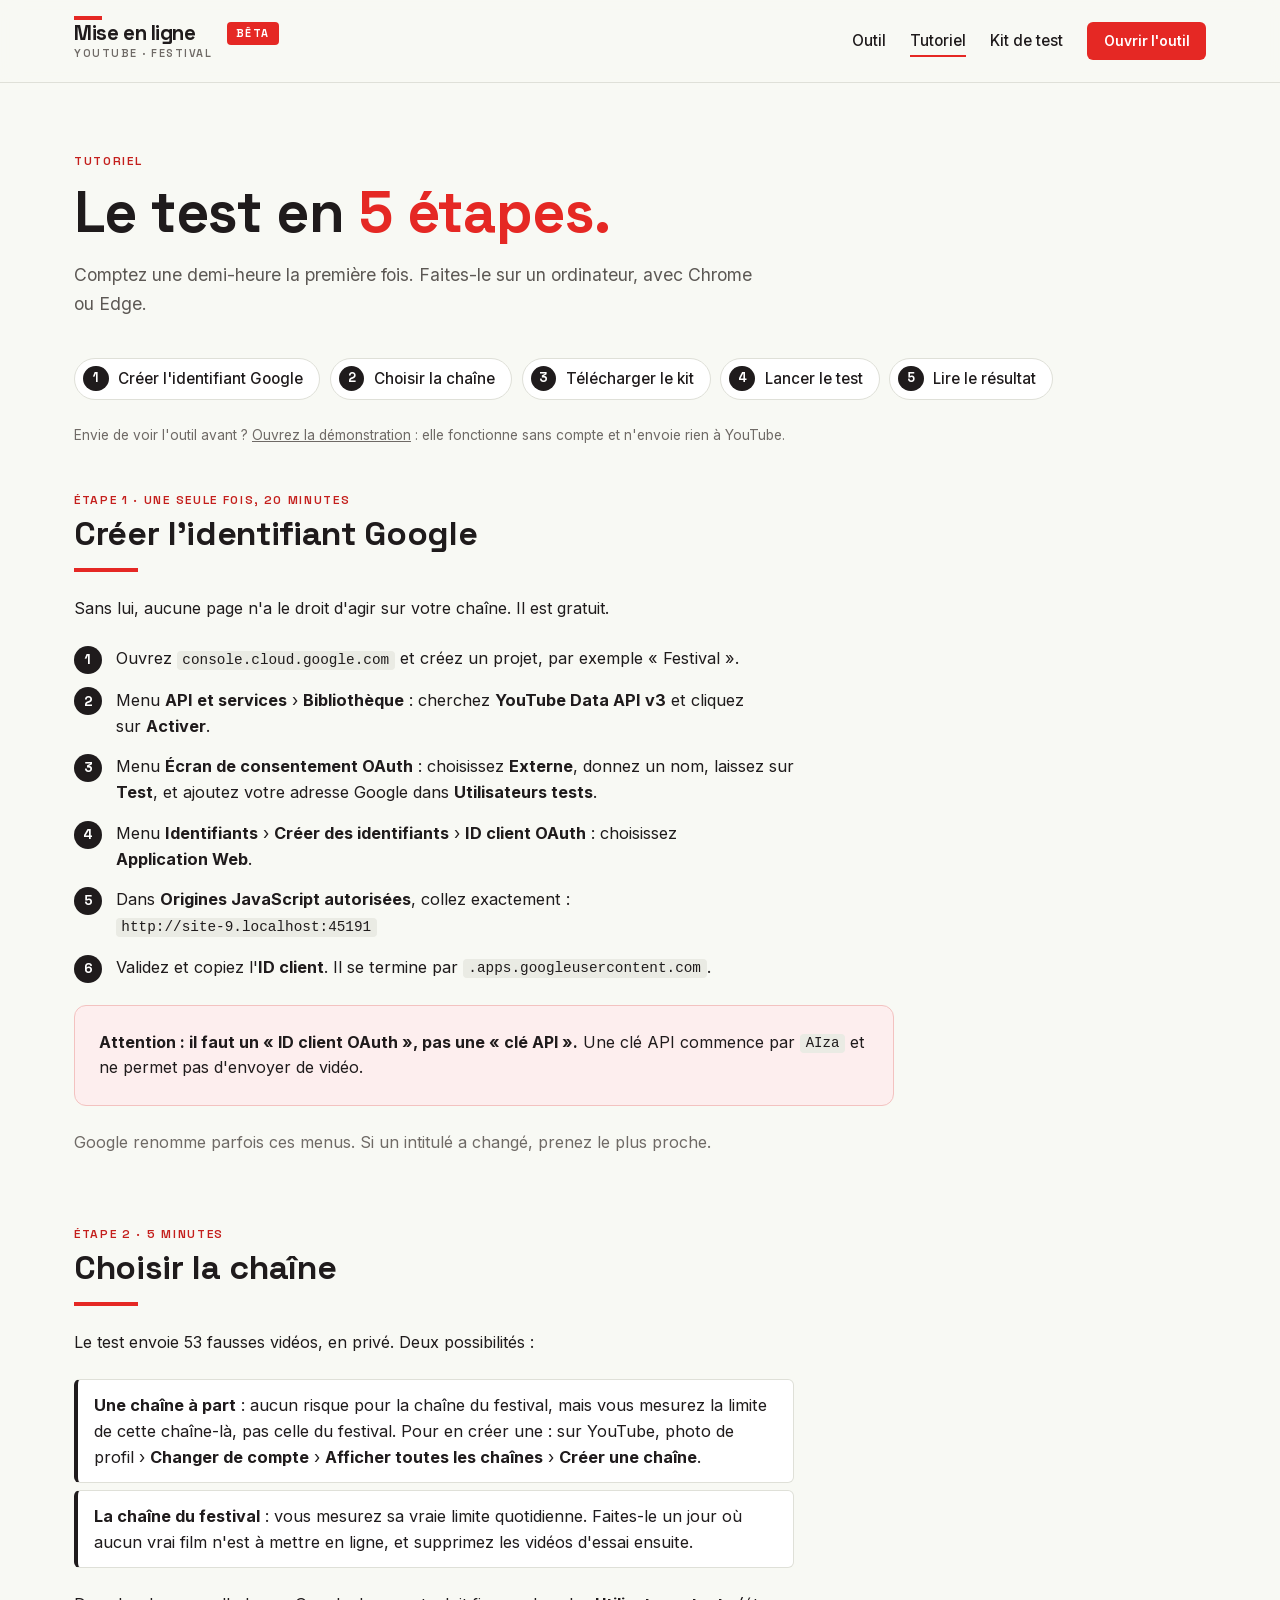
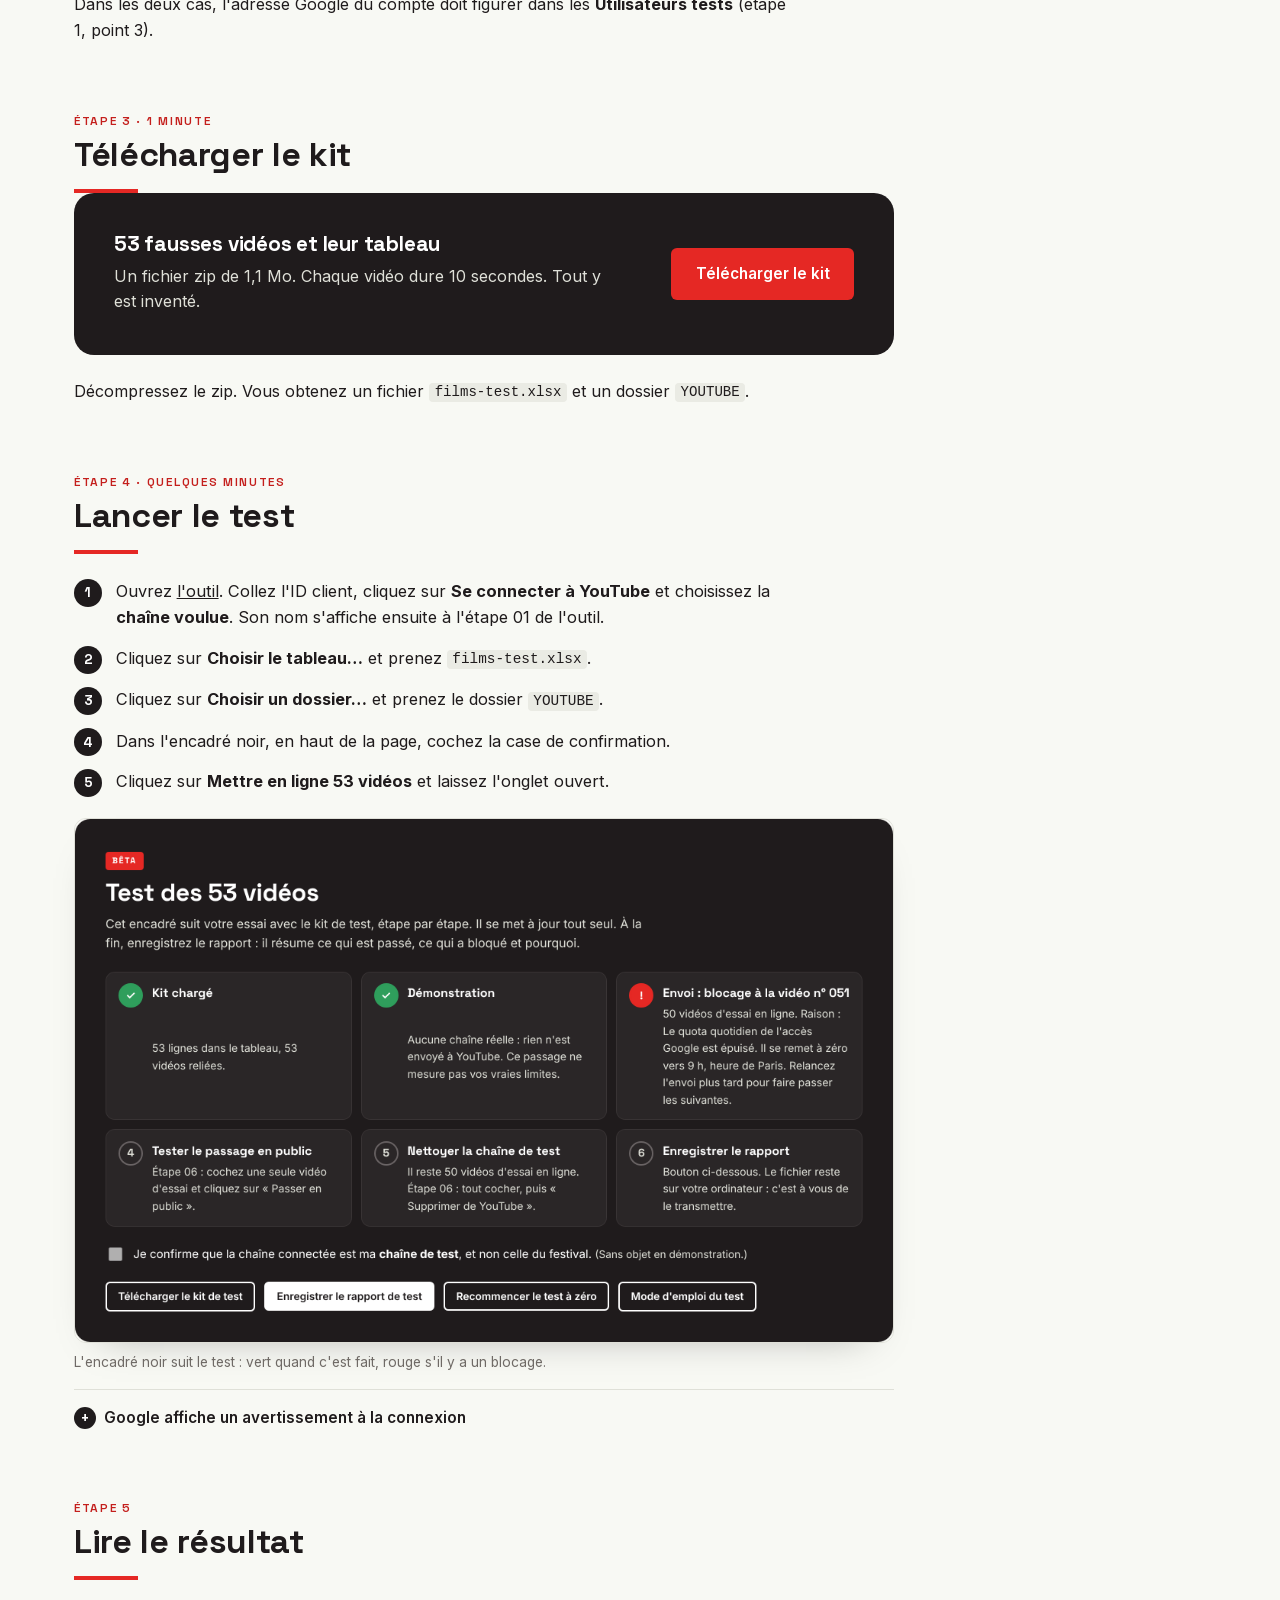
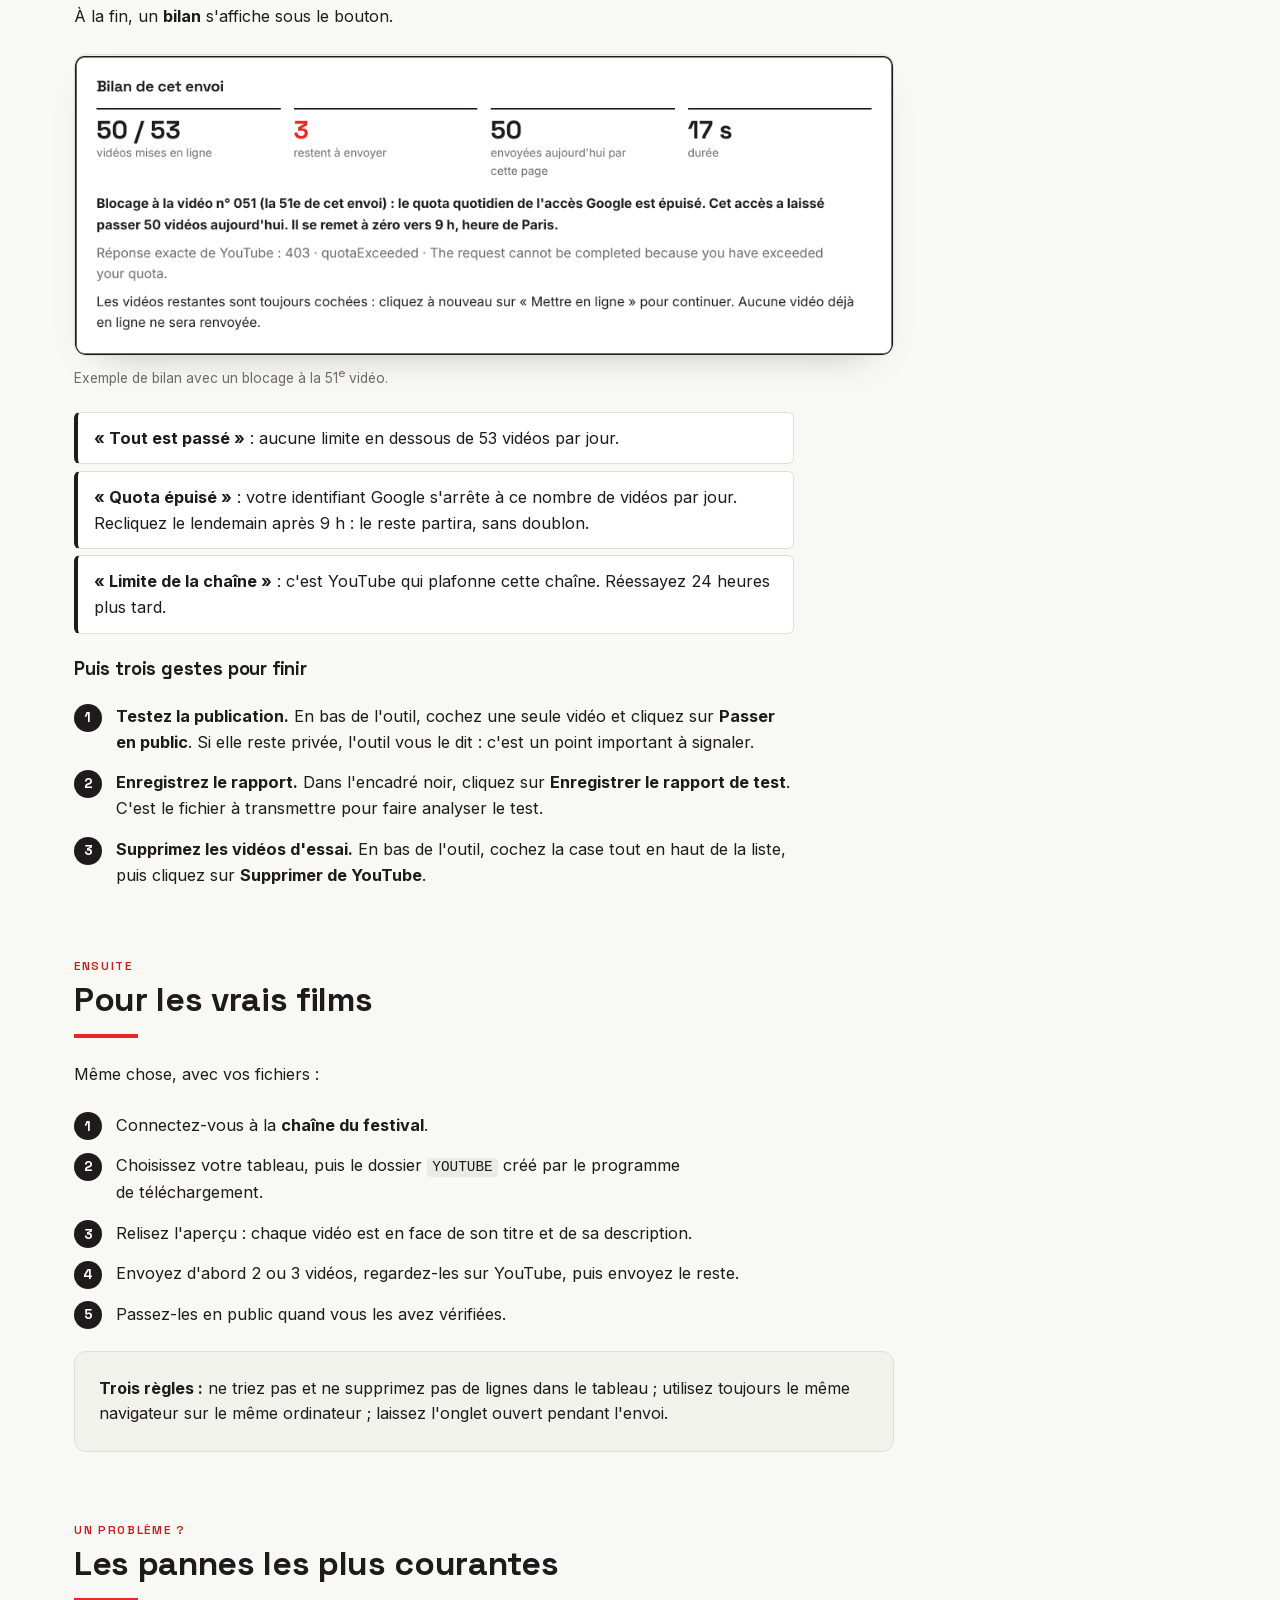
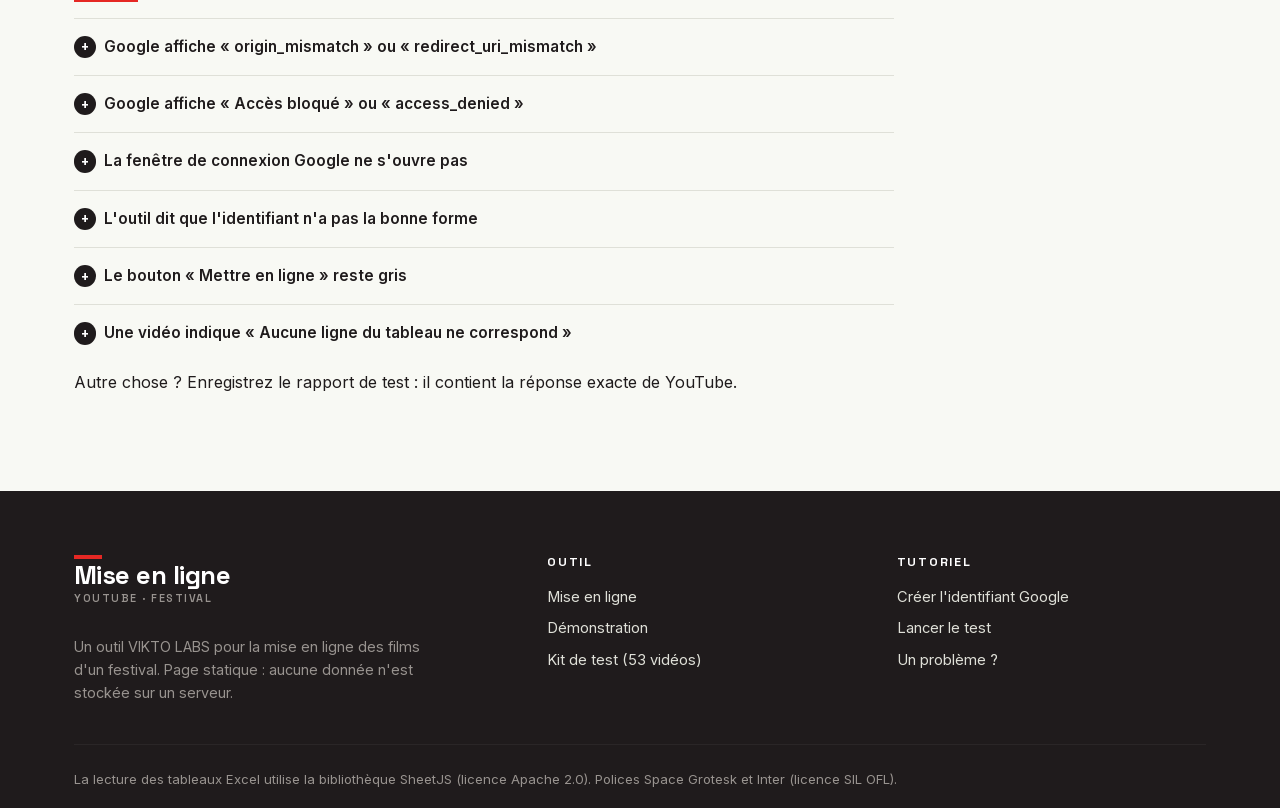
==== commit 0475f78f: "Confirmation d'envoi du kit : valable pour n'importe quelle chaîne La case de l'encadré bêta ne parl" ====
--- a/tutoriel.html
+++ b/tutoriel.html
@@ -38,7 +38,7 @@
       <p class="lead">Comptez une demi-heure la première fois. Faites-le sur un ordinateur, avec Chrome ou Edge.</p>
       <ol class="sommaire">
         <li><a href="#acces">Créer l'identifiant Google</a></li>
-        <li><a href="#chaine">Créer une chaîne de test</a></li>
+        <li><a href="#chaine">Choisir la chaîne</a></li>
         <li><a href="#kit">Télécharger le kit</a></li>
         <li><a href="#test">Lancer le test</a></li>
         <li><a href="#resultats">Lire le résultat</a></li>
@@ -68,12 +68,13 @@
 
       <section class="tuto-section" id="chaine">
         <span class="eyebrow">Étape 2 · 5 minutes</span>
-        <h2>Créer une chaîne de test</h2>
-        <p>Le test envoie 53 fausses vidéos. Faites-le sur une chaîne à part, jamais sur celle du festival.</p>
-        <ol class="numbered">
-          <li>Sur YouTube, cliquez sur votre photo de profil, puis <strong>Changer de compte</strong> › <strong>Afficher toutes les chaînes</strong> › <strong>Créer une chaîne</strong>.</li>
-          <li>Nommez-la, par exemple « Essais festival ».</li>
-        </ol>
+        <h2>Choisir la chaîne</h2>
+        <p>Le test envoie 53 fausses vidéos, en privé. Deux possibilités :</p>
+        <ul class="resultats">
+          <li><strong>Une chaîne à part</strong> : aucun risque pour la chaîne du festival, mais vous mesurez la limite de cette chaîne-là, pas celle du festival. Pour en créer une : sur YouTube, photo de profil › <strong>Changer de compte</strong> › <strong>Afficher toutes les chaînes</strong> › <strong>Créer une chaîne</strong>.</li>
+          <li><strong>La chaîne du festival</strong> : vous mesurez sa vraie limite quotidienne. Faites-le un jour où aucun vrai film n'est à mettre en ligne, et supprimez les vidéos d'essai ensuite.</li>
+        </ul>
+        <p>Dans les deux cas, l'adresse Google du compte doit figurer dans les <strong>Utilisateurs tests</strong> (étape 1, point 3).</p>
       </section>
 
       <section class="tuto-section" id="kit">
@@ -93,10 +94,10 @@
         <span class="eyebrow">Étape 4 · quelques minutes</span>
         <h2>Lancer le test</h2>
         <ol class="numbered">
-          <li>Ouvrez <a href="index.html">l'outil</a>. Collez l'ID client, cliquez sur <strong>Se connecter à YouTube</strong> et choisissez la <strong>chaîne de test</strong>.</li>
+          <li>Ouvrez <a href="index.html">l'outil</a>. Collez l'ID client, cliquez sur <strong>Se connecter à YouTube</strong> et choisissez la <strong>chaîne voulue</strong>. Son nom s'affiche ensuite à l'étape 01 de l'outil.</li>
           <li>Cliquez sur <strong>Choisir le tableau…</strong> et prenez <code>films-test.xlsx</code>.</li>
           <li>Cliquez sur <strong>Choisir un dossier…</strong> et prenez le dossier <code>YOUTUBE</code>.</li>
-          <li>Dans l'encadré noir, en haut de la page, cochez la case « chaîne de test ».</li>
+          <li>Dans l'encadré noir, en haut de la page, cochez la case de confirmation.</li>
           <li>Cliquez sur <strong>Mettre en ligne 53 vidéos</strong> et laissez l'onglet ouvert.</li>
         </ol>
         <figure>
@@ -167,7 +168,7 @@
         </details>
         <details class="more">
           <summary>Le bouton « Mettre en ligne » reste gris</summary>
-          <p>Vérifiez trois choses : vous êtes connecté, des vidéos sont cochées dans l'aperçu, et la case « chaîne de test » de l'encadré noir est cochée.</p>
+          <p>Vérifiez trois choses : vous êtes connecté, des vidéos sont cochées dans l'aperçu, et la case de confirmation de l'encadré noir est cochée.</p>
         </details>
         <details class="more">
           <summary>Une vidéo indique « Aucune ligne du tableau ne correspond »</summary>
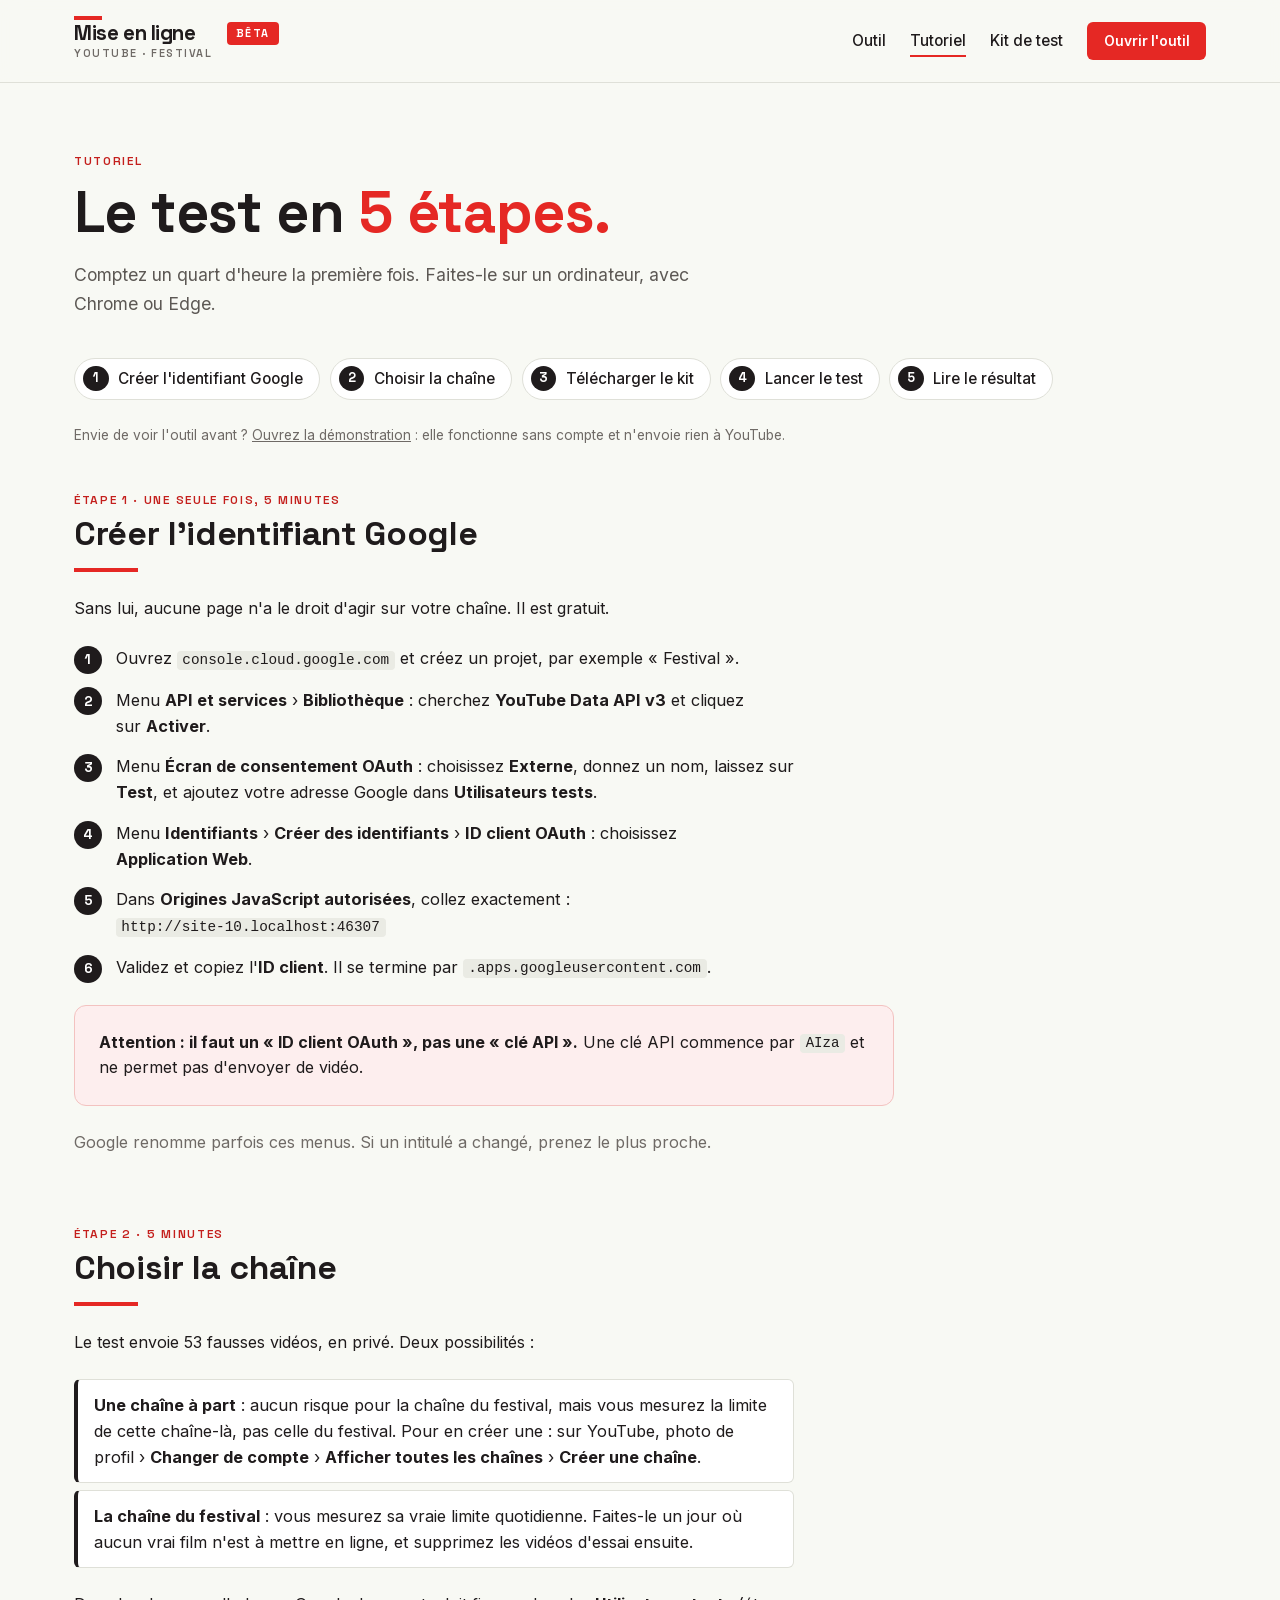
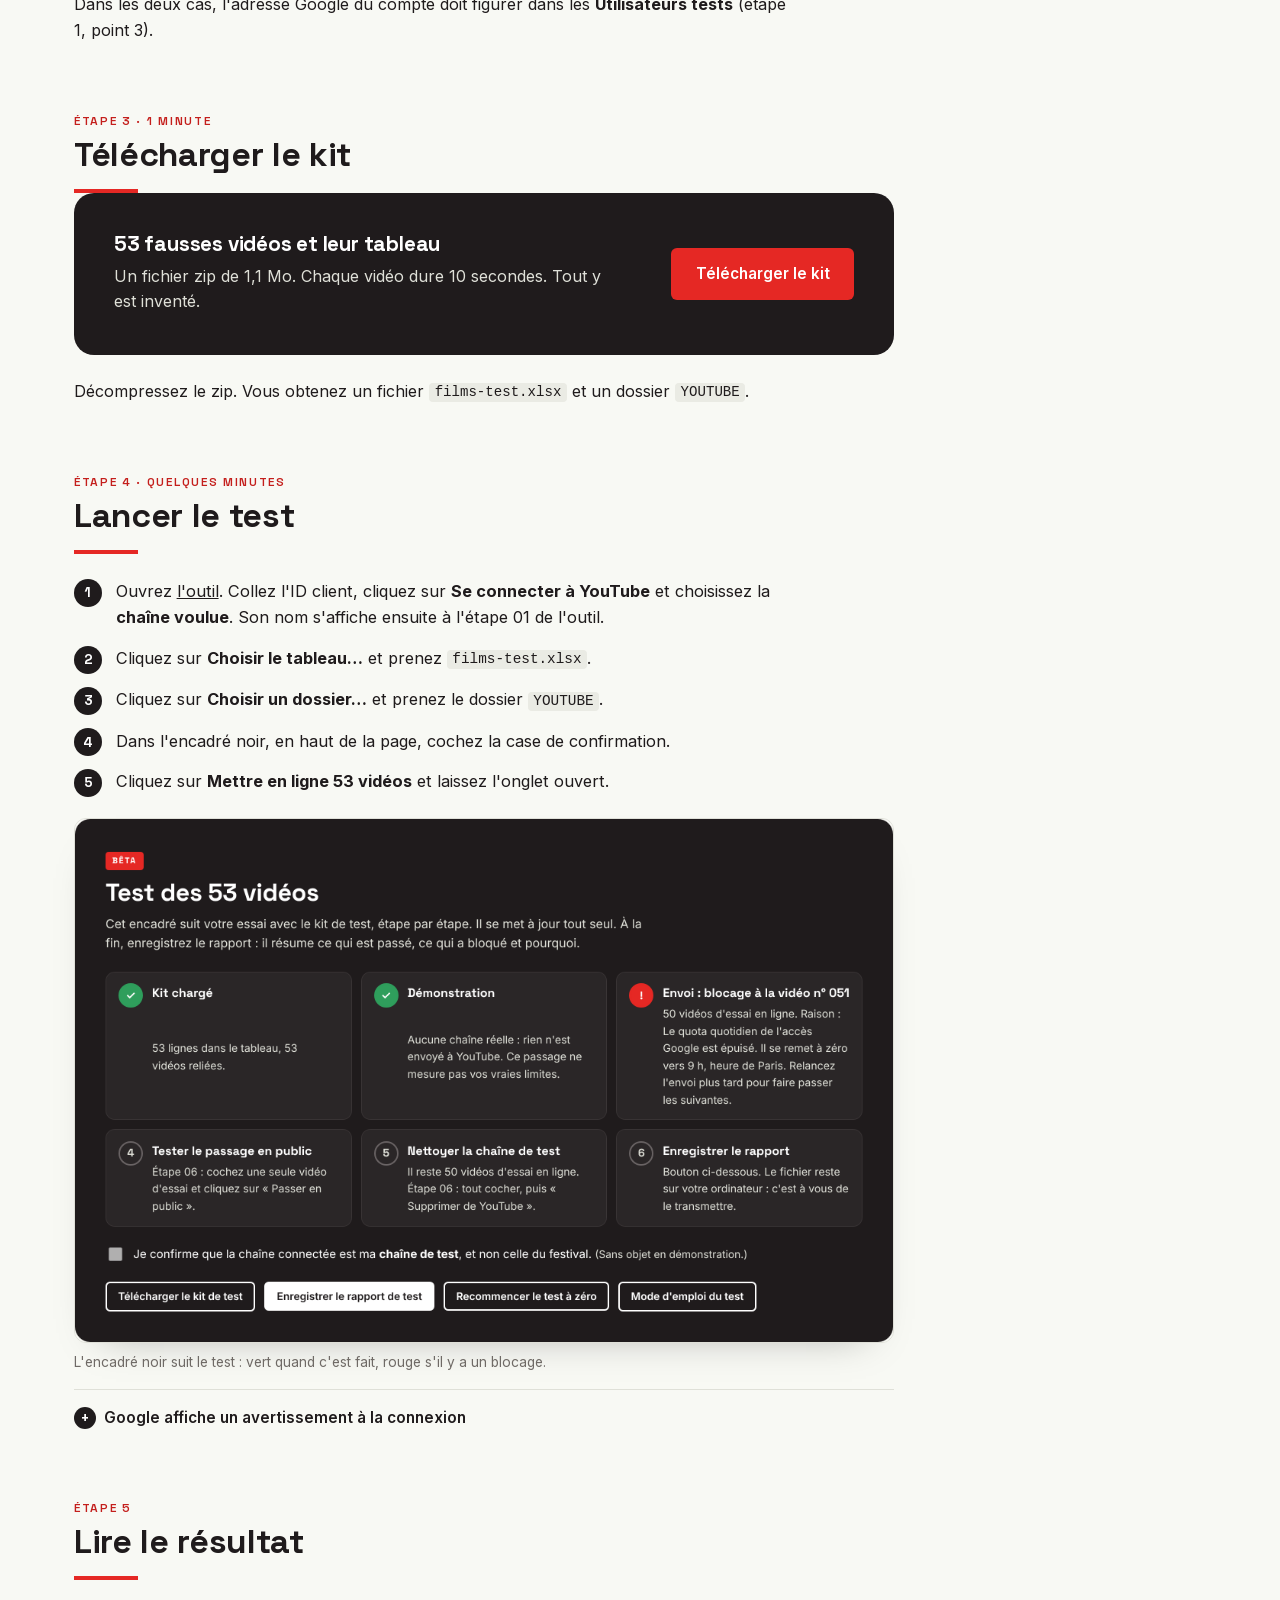
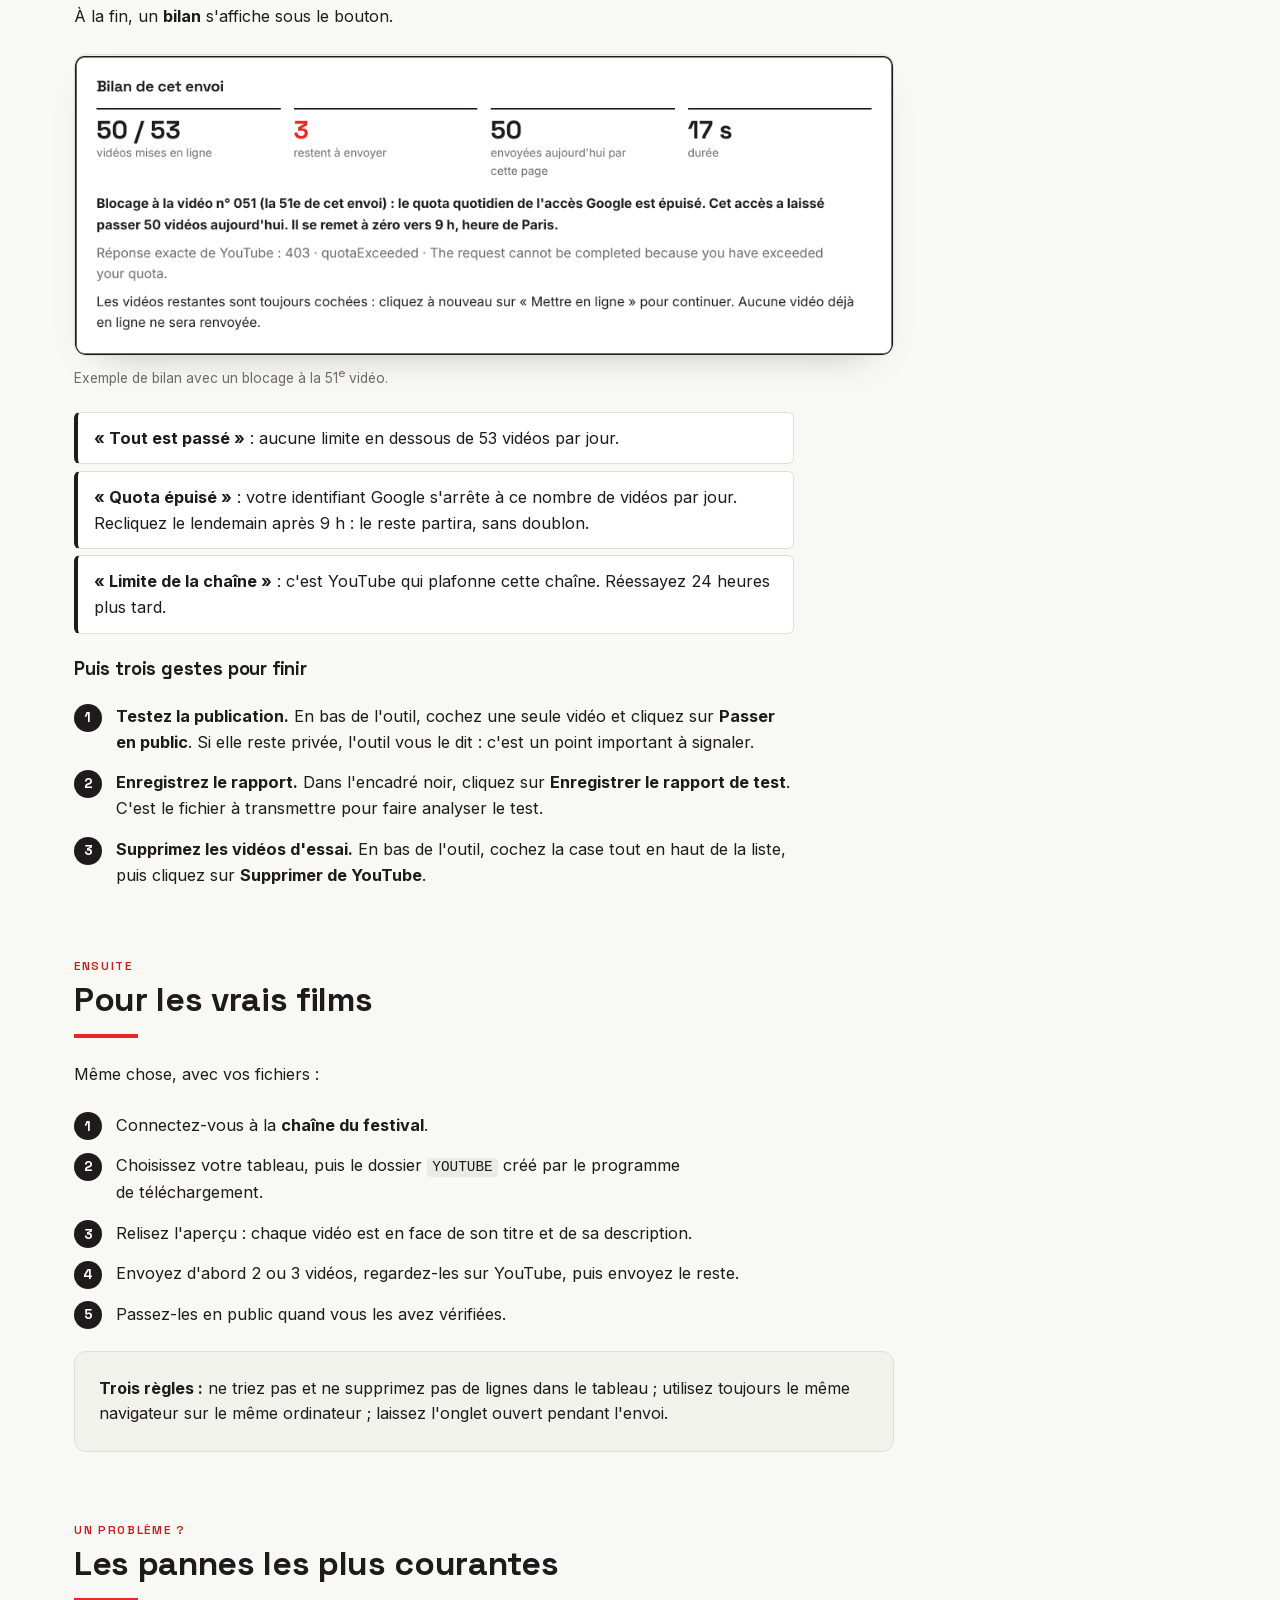
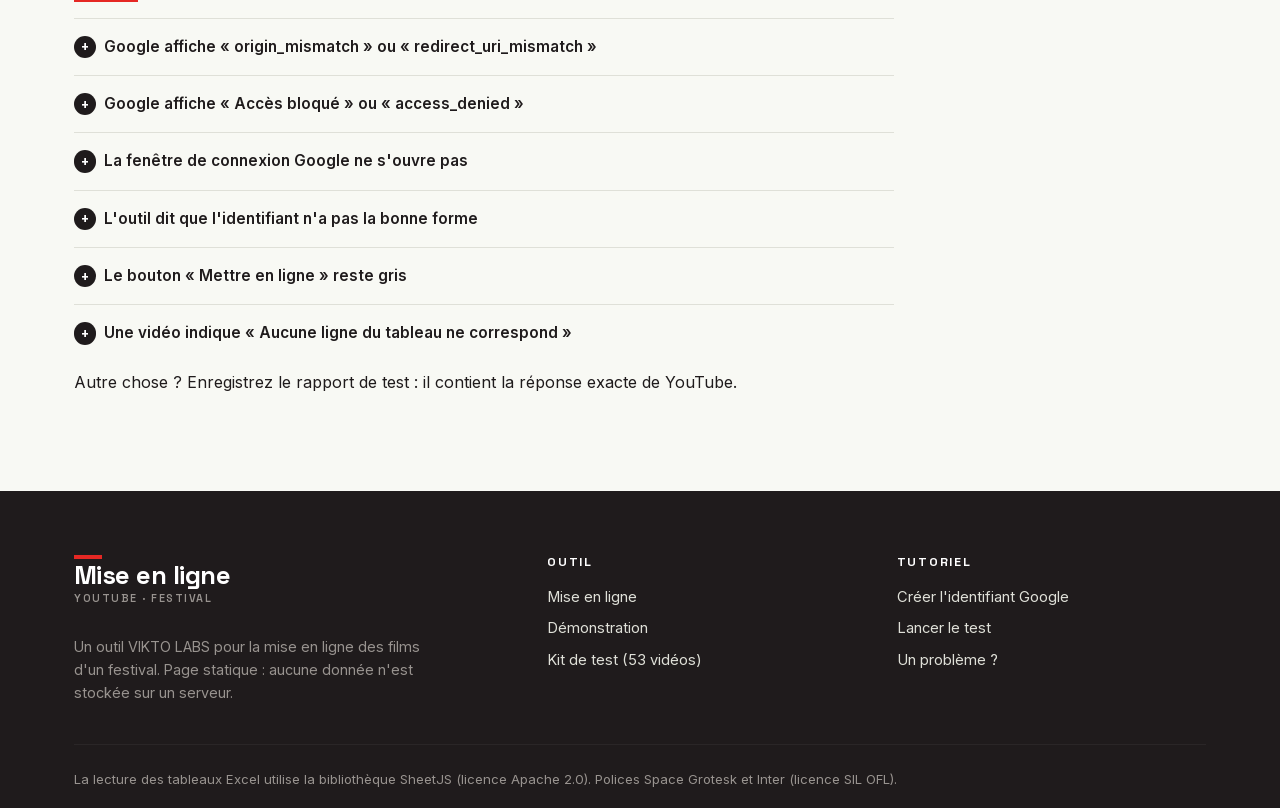
==== commit 56ef5c6d: "Tutoriel : durées réelles constatées (5 minutes pour l'étape 1) Co-Authored-By: Claude Fable 5.2 <no" ====
--- a/tutoriel.html
+++ b/tutoriel.html
@@ -35,7 +35,7 @@
     <section class="hero">
       <span class="eyebrow">Tutoriel</span>
       <h1>Le test en <span class="accent">5 étapes.</span></h1>
-      <p class="lead">Comptez une demi-heure la première fois. Faites-le sur un ordinateur, avec Chrome ou Edge.</p>
+      <p class="lead">Comptez un quart d'heure la première fois. Faites-le sur un ordinateur, avec Chrome ou Edge.</p>
       <ol class="sommaire">
         <li><a href="#acces">Créer l'identifiant Google</a></li>
         <li><a href="#chaine">Choisir la chaîne</a></li>
@@ -49,7 +49,7 @@
     <div class="tuto tuto-simple">
 
       <section class="tuto-section" id="acces">
-        <span class="eyebrow">Étape 1 · une seule fois, 20 minutes</span>
+        <span class="eyebrow">Étape 1 · une seule fois, 5 minutes</span>
         <h2>Créer l'identifiant Google</h2>
         <p>Sans lui, aucune page n'a le droit d'agir sur votre chaîne. Il est gratuit.</p>
         <ol class="numbered">
